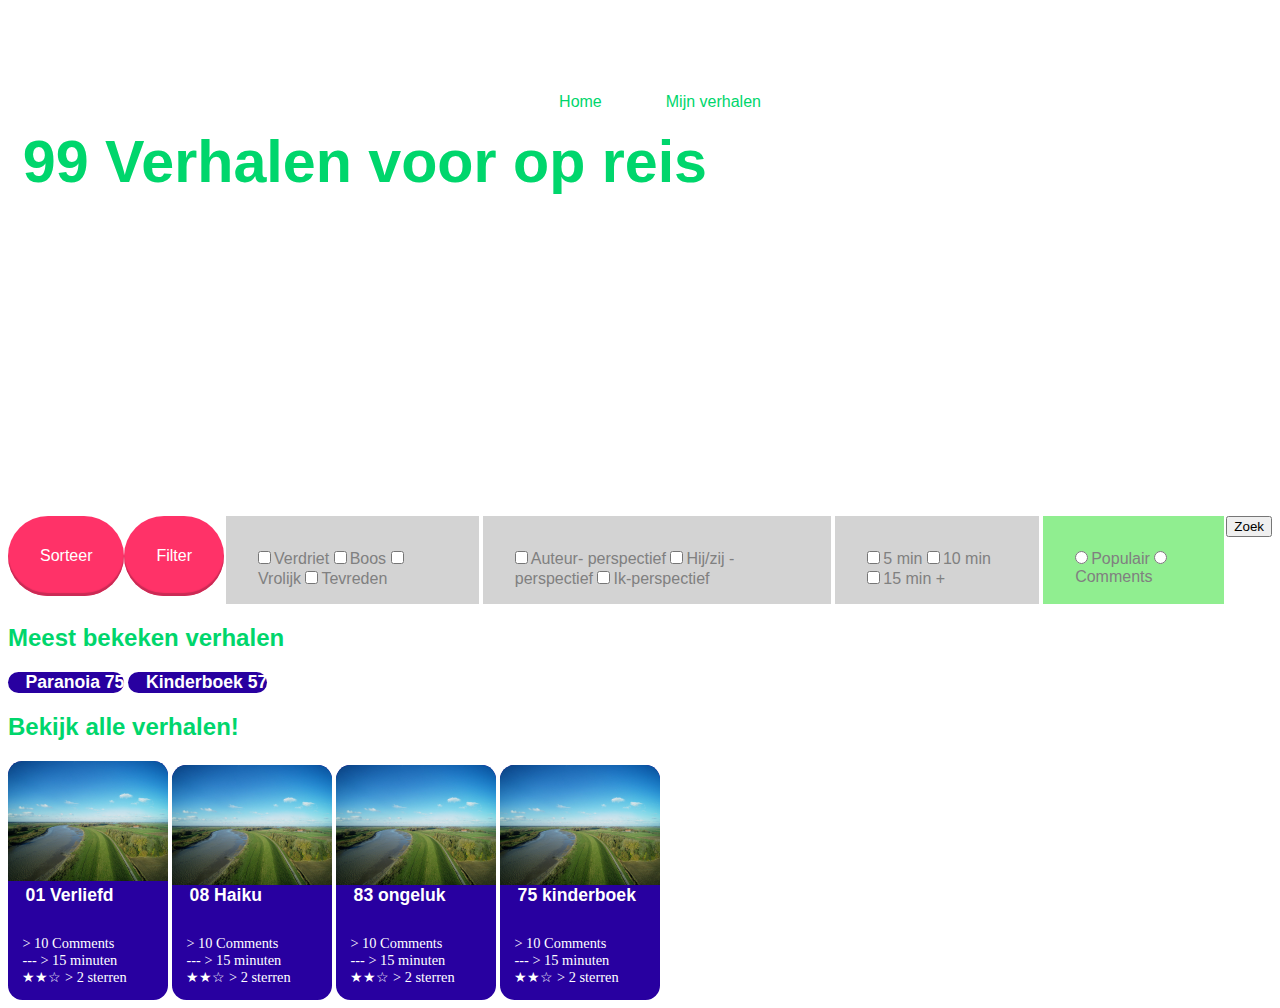
==== index.html @ be09bcff "CSS uitgebreid" ====
<!DOCTYPE html>
<html lang="en">

<head>
    <meta charset="UTF-8">
    <title>Home</title>
    <meta name="viewport" content="widtd=device-width, initial-scale=1.0">
    <link rel="stylesheet" href="styles/CSS/style.css"> </head>

<body>
    <header> <img src="styles/CSS/logo.png" alt=transavia>
        <nav>
            <ul>
                <li><a href="index.html">Home</a></li>
                <li><a href="mijnverhalen.html">Mijn verhalen</a></li>
            </ul>
        </nav>
        <div></div>
        <h1>99 Verhalen voor op reis</h1> </header>
    <form>
        <button id="Sorteer"> Sorteer</button>
        <button id="filter"> Filter</button>
        <fieldset>
            <legend>Emotie</legend>
            <label>
                <input type="checkbox">Verdriet </label>
            <label>
                <input type="checkbox">Boos </label>
            <label>
                <input type="checkbox">Vrolijk </label>
            <label>
                <input type="checkbox">Tevreden</label>
        </fieldset>
        <fieldset>
            <legend>Vertel perspectief</legend>
            <label>
                <input type="checkbox">Auteur- perspectief </label>
            <label>
                <input type="checkbox">Hij/zij - perspectief </label>
            <label>
                <input type="checkbox">Ik-perspectief </label>
        </fieldset>
        <fieldset>
            <legend>Leestijd</legend>
            <label>
                <input type="checkbox">5 min </label>
            <label>
                <input type="checkbox">10 min </label>
            <label>
                <input type="checkbox">15 min +</label>
        </fieldset>
        <fieldset>
            <legend>Waardering</legend>
            <label>
                <input type="radio" name="waardering">Populair </label>
            <label>
                <input type="radio" name="waardering">Comments </label>
        </fieldset>
        <div>
            <button>Zoek</button>
        </div>
    </form>
    <section>
        <h2> Meest bekeken verhalen</h2>
        <article>
            <h3> Paranoia 75</h3>
            <a href="paranoia.html"> </a>
        </article>
        <article>
            <h3> Kinderboek 57</h3>
            <a href="paranoia.html"> </a>
        </article>
    </section>
    <section>
        <h2>Bekijk alle verhalen!</h2>
        <article>
            <a href="verliefd.html"> <img src="styles/CSS/foto.jpg" alt="foto">
                <h3> 01 Verliefd</h3> </a>
            <footer>
                <ul>
                    <li> > 10 Comments </li>
                    <li> > 15 minuten </li>
                    <li> > 2 sterren </li>
                </ul>
            </footer>
        </article>
        <article> <img src="styles/CSS/foto.jpg" alt="foto">
            <a href="haiku.html">
                <h3>08 Haiku</h3> </a>
            <footer>
                <ul>
                    <li> > 10 Comments</li>
                    <li> > 15 minuten</li>
                    <li> > 2 sterren</li>
                </ul>
            </footer>
        </article>
        <article> <img src="styles/CSS/foto.jpg" alt="foto">
            <a href="ongeluk.html">
                <h3>83 ongeluk</h3> </a>
            <footer>
                <ul>
                    <li> > 10 Comments </li>
                    <li> > 15 minuten </li>
                    <li> > 2 sterren </li>
                </ul>
            </footer>
        </article>
        <article><img src="styles/CSS/foto.jpg" alt="foto">
            <a href="kinderboek.html">
                <h3>75 kinderboek</h3> </a>
            <footer>
                <ul>
                    <li> > 10 Comments </li>
                    <li> > 15 minuten </li>
                    <li> > 2 sterren </li>
                </ul>
            </footer>
        </article>
    </section>
</body>

</html>
---- styles/CSS/style.css ----
/*@media(max-width:24em) {*/


/*div:nth-child(1) {
    border-radius: 1.5em;
    background-color: white;
    width: 9em;
    height: 9em;
    margin-left: auto;
    margin-right: auto;
    margin-top: 25em;
    transform: rotate(45deg);
}*/

header > div {
    position: absolute;
    background-color: white;
    margin: 0;
    top: 0;
    bottom: 0;
    left: 0;
    right: 0;
    height: 4em;
}

header img {
    margin: 1em 1em 0 1em;
    width: 10.8em;
}

nav ul {
    display: flex;
    flex-wrap: wrap;
    justify-content: center;
    margin-top: 2em;
    list-style: none;
    color: #00d66c;
}

nav a {
    font-family: "Nexa Bold", sans-serif;
    color: #00d66c;
}

h1 {
    margin: 0.25em 0 0 0.25em;
    font-family: "Trebuchet MS", sans-serif;
    font-size: 3.7em;
    color: #00d66c;
}

div:nth-child(2) {
    box-shadow: 0 .3125em .625em 0 rgba(0, 0, 0, .15);
}

nav li:last-of-type {
    margin-left: 4em;
}

form > button:hover {
    background-color: lightcoral;
}

form > button {
    font-family: "Trebuchet MS", sans-serif;
    font-size: 1rem;
    color: white;
    background-color: #ff3268;
    padding: 0.5em 2em 0.5em 2em;
    box-shadow: inset 0 -0.1875em 0.0625em #ca2b55;
    border-radius: 3rem;
    border: none;
    margin-bottom: 0.5em;
}

form {
    display: flex;
    flex-direction: row;
    margin-top: 20em;
}

fieldset:nth-child(3),
fieldset:nth-child(4),
fieldset:nth-child(5) {
    padding: 2rem 2rem 1rem 2rem;
    background-color: lightgrey;
    border: none;
    align-items: center;
}

fieldset:nth-child(6) {
    padding: 2rem 2rem 1rem 2rem;
    background-color: lightgreen;
    border: none;
}

legend {
    position: absolute;
    left: -666em;
    color: #2800a0;
    font-family: "Nexa Bold", sans-serif;
}

input {
    font-size: auto;
    margin-left: 0;
}

label {
    line-height: 0;
    font-size: 1em;
    font-family: "Trebuchet MS", sans-serif;
    color: grey;
}

h2 {
    font-family: "Trebuchet MS", sans-serif;
    color: #00d66c
}

h3 {
    display: flex;
    justify-content: flex-start;
    color: white;
    font-size: 1.4em;
    font-family: "Trebuchet MS", sans-serif;
    text-decoration: none;
    margin: 0;
}

article > img {
    display: flex;
    width: 30%;
    height: 30%;
}

a[href*="html"] {
    text-decoration: none;
}

article {
    display: inline-block;
}

article footer ul {
    margin-top: 2em;
    color: white;
    font-size: 0.9em;
    flex: 1 0 9em;
    flex-direction: column;
    list-style: none;
    padding-left: 1em;
}

article h3 {
    font-size: 1.1em;
    padding-left: 1em;
}

article footer ul li:last-of-type:before {
    content: "★★☆";
}

footer ul li:nth-of-type(2n):before {
    content: "---";
}

section > div {
    display: flex;
    flex-direction: row;
    border-radius: 0.5em;
    flex-wrap: wrap;
    justify-content: space-around;
    padding: 0em 15em 0.9em 1.7em;
    background-color: #00d66c;
}

article:nth-child(2),
article:nth-child(3),
article:nth-child(4),
article:nth-child(5) {
    border-radius: 0.9em;
    background: #2800a0;
}

article img {
    width: 10em;
    border-top-right-radius: 0.9em;
    border-top-left-radius: 0.9em;
}

button:last-of-type:hover {
    background-color: lightcoral;
}

section button {
    display: flex;
    font-family: "Trebuchet MS", sans-serif;
    font-size: 1rem;
    color: white;
    background-color: #ff3268;
    padding: 0.5em 2em 0.5em 2em;
    box-shadow: inset 0 -0.1875em 0.0625em #ca2b55;
    border-radius: 3rem;
    border: none;
    margin: 3em;
}


/*article > button:nth-child(1n) {
    display: flex;
    border-radius: 30em;
    margin-top: em;
    margin-right: 1em;
    padding: 1em;
    height: 3em;
    width: 5rem;
    overflow: hidden;
    background-image: url(pijl.png);
    background-size: 1.3em;
    background-repeat: no-repeat;
    background-color: #00d66c;
    transition: .3s;
    text-indent: -9999px;
}

article > button:nth-child(2) {
    display: flex;
    height: 4rem;
    width: 5.6rem;
    overflow: hidden;
    background-image: url(uit.png);
    background-size: 10em;
    background-repeat: no-repeat;
    transition: .3s;
    text-indent: -9999px;
}

button:nth-child(3n) {
    margin-left: 7em;
    margin-top: 0.8em;
    font-family: "Trebuchet MS", sans-serif;
    padding: 0.5em 2em 0.5em 2em;
    font-size: 1rem;
    color: white;
    background-color: #2800a0;
    box-shadow: inset 0 -0.1875em 0.0625em #5452af;
    border-radius: 3rem;
    display: inline-block;
    border: none;
}*/
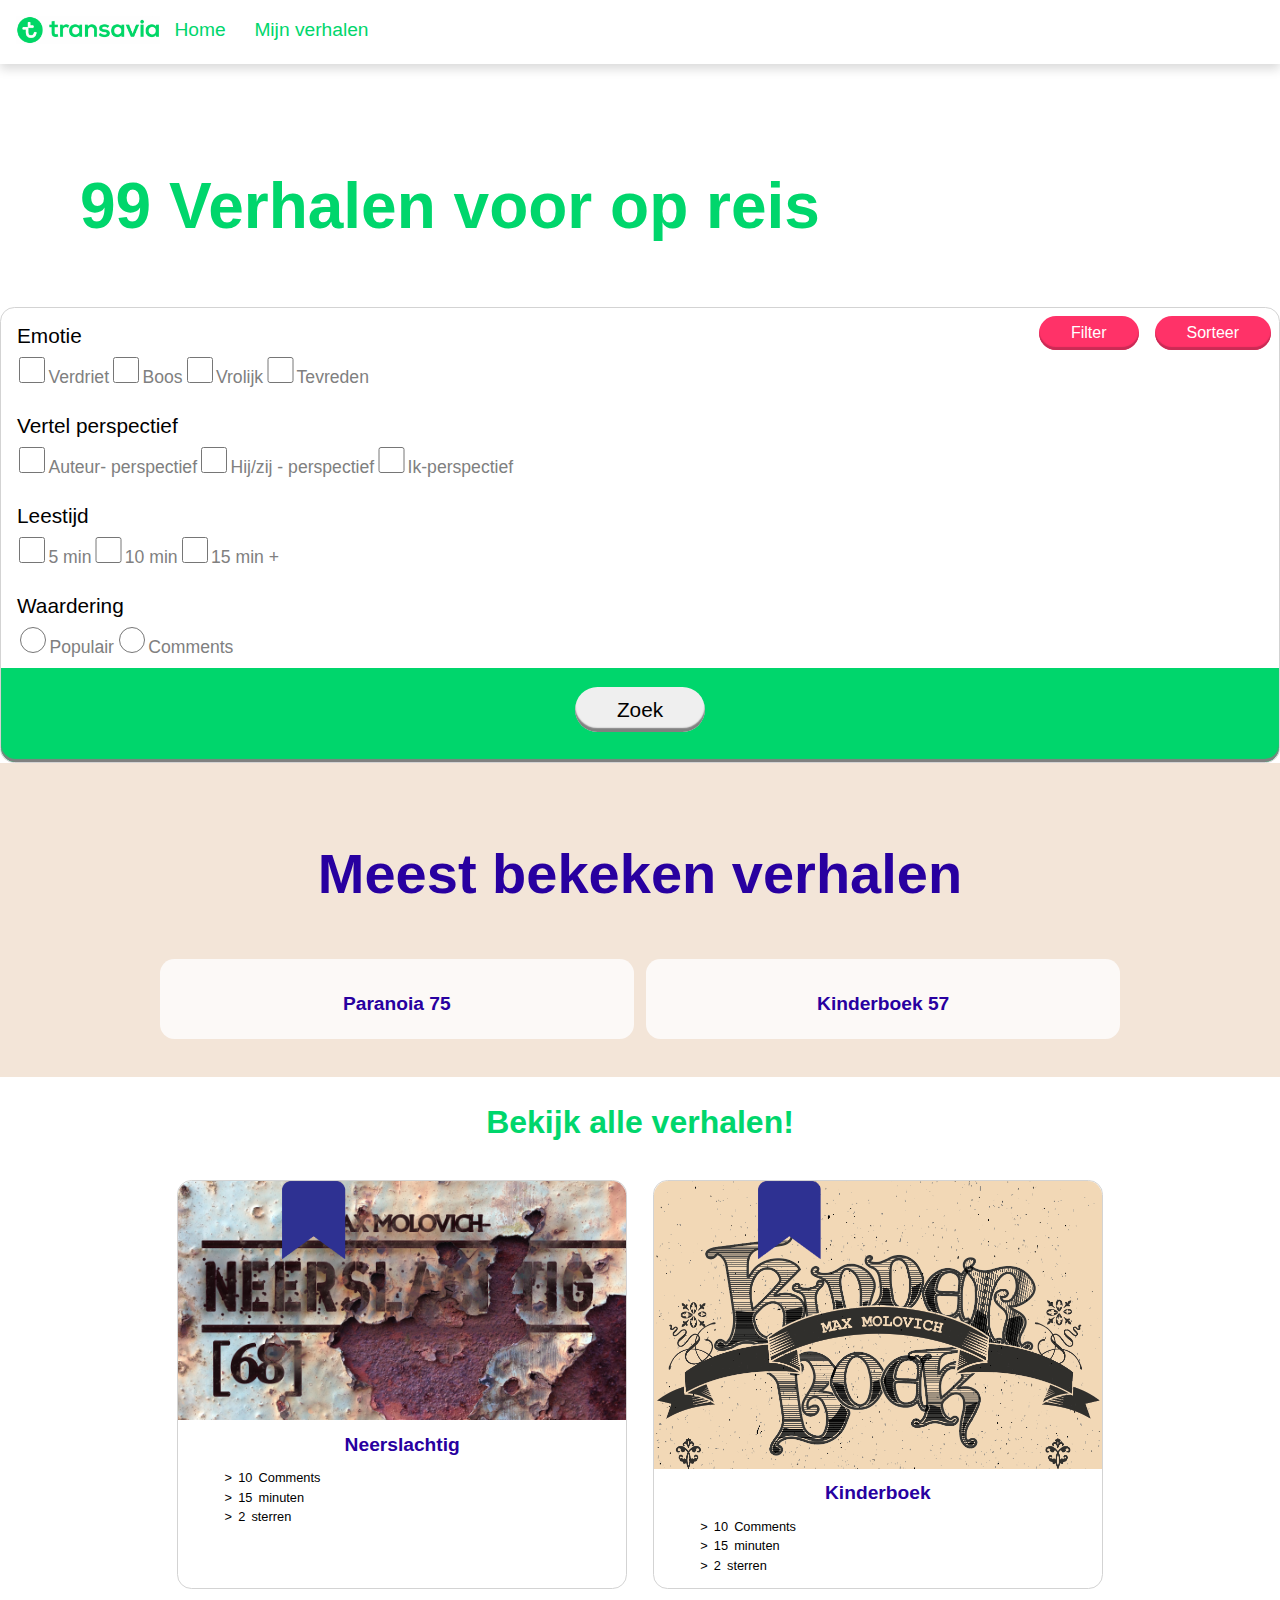
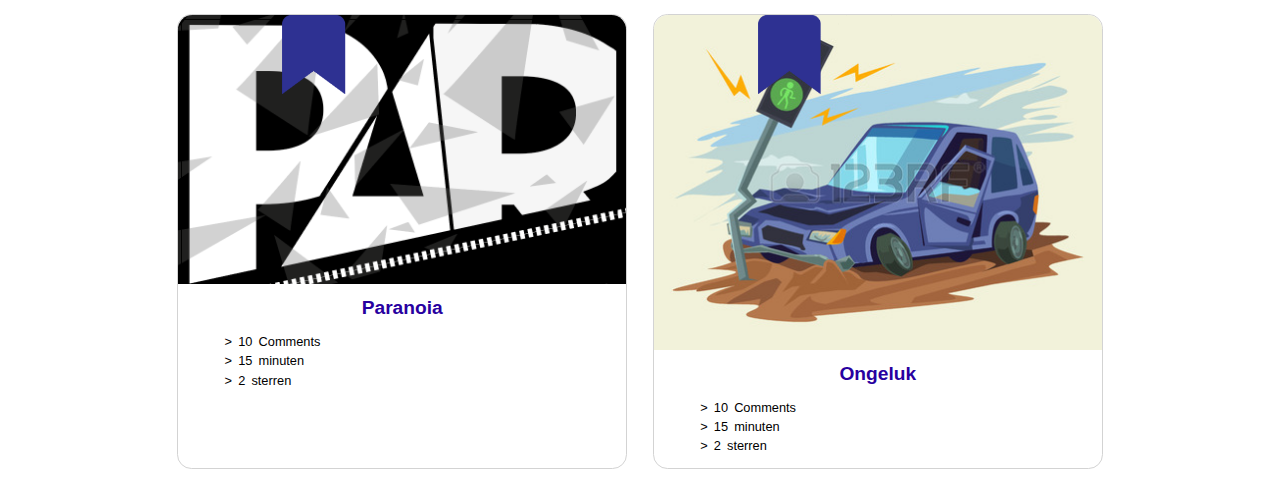
==== commit 4bbe69f5: "Comments toegevoegd" ====
--- a/index.html
+++ b/index.html
@@ -74,8 +74,11 @@
     <section>
         <h2>Bekijk alle verhalen!</h2>
         <article>
-            <a href="verliefd.html"> <img src="styles/CSS/foto.jpg" alt="foto">
-                <h3> 01 Verliefd</h3> </a>
+            <div> <img src="styles/CSS/aan.png" alt="mijnlijst">
+                <a href="#"></a>
+            </div>
+            <a href="neerslachtig.html"> <img src="styles/CSS/neerslachtig.jpg" alt="neerslachtig">
+                <h3> Neerslachtig</h3> </a>
             <footer>
                 <ul>
                     <li> > 10 Comments </li>
@@ -84,9 +87,40 @@
                 </ul>
             </footer>
         </article>
-        <article> <img src="styles/CSS/foto.jpg" alt="foto">
-            <a href="haiku.html">
-                <h3>08 Haiku</h3> </a>
+        <article>
+            <div> <img src="styles/CSS/aan.png" alt="mijnlijst">
+                <a href="#"></a>
+            </div> <img src="styles/CSS/kinderboek.png" alt="foto">
+            <a href="kinderboek.html">
+                <h3>Kinderboek</h3> </a>
+            <footer>
+                <ul>
+                    <li> > 10 Comments </li>
+                    <li> > 15 minuten </li>
+                    <li> > 2 sterren </li>
+                </ul>
+            </footer>
+        </article>
+        <article>
+            <div> <img src="styles/CSS/aan.png" alt="mijnlijst">
+                <a href="#"></a>
+            </div><img src="styles/CSS/paranoia.png" alt="foto">
+            <a href="parania.html">
+                <h3>Paranoia</h3> </a>
+            <footer>
+                <ul>
+                    <li> > 10 Comments </li>
+                    <li> > 15 minuten </li>
+                    <li> > 2 sterren </li>
+                </ul>
+            </footer>
+        </article>
+        <article>
+            <div> <img src="styles/CSS/aan.png" alt="mijnlijst">
+                <a href="#"></a>
+            </div><img src="styles/CSS/ongeluk.jpg" alt="ongeluk">
+            <a href="ongeluk.html">
+                <h3>Ongeluk</h3> </a>
             <footer>
                 <ul>
                     <li> > 10 Comments</li>
@@ -95,28 +129,6 @@
                 </ul>
             </footer>
         </article>
-        <article> <img src="styles/CSS/foto.jpg" alt="foto">
-            <a href="ongeluk.html">
-                <h3>83 ongeluk</h3> </a>
-            <footer>
-                <ul>
-                    <li> > 10 Comments </li>
-                    <li> > 15 minuten </li>
-                    <li> > 2 sterren </li>
-                </ul>
-            </footer>
-        </article>
-        <article><img src="styles/CSS/foto.jpg" alt="foto">
-            <a href="kinderboek.html">
-                <h3>75 kinderboek</h3> </a>
-            <footer>
-                <ul>
-                    <li> > 10 Comments </li>
-                    <li> > 15 minuten </li>
-                    <li> > 2 sterren </li>
-                </ul>
-            </footer>
-        </article>
     </section>
 </body>
 
--- a/styles/CSS/style.css
+++ b/styles/CSS/style.css
@@ -1,19 +1,17 @@
-/*@media(max-width:24em) {*/
-
-
-/*div:nth-child(1) {
-    border-radius: 1.5em;
-    background-color: white;
-    width: 9em;
-    height: 9em;
-    margin-left: auto;
-    margin-right: auto;
-    margin-top: 25em;
-    transform: rotate(45deg);
-}*/
+/*@media(max-width:50em) {*/
+
+body {
+    margin: 0;
+    padding: 0;
+    font-family: "Trebuchet MS", sans-serif;
+}
+
+
+/* Balk navigatie menu*/
 
 header > div {
     position: absolute;
+    z-index: -1;
     background-color: white;
     margin: 0;
     top: 0;
@@ -21,18 +19,31 @@
     left: 0;
     right: 0;
     height: 4em;
-}
+    box-shadow: 0 .3125em .625em 0 rgba(0, 0, 0, .15);
+}
+
+
+/* Header logo transavia */
 
 header img {
-    margin: 1em 1em 0 1em;
-    width: 10.8em;
-}
+    position: absolute;
+    top: 0;
+    left: 0;
+    margin-top: 1em;
+    margin-left: 1em;
+    float: left;
+    width: 9em;
+}
+
+
+/* navigatie menu */
 
 nav ul {
-    display: flex;
-    flex-wrap: wrap;
-    justify-content: center;
-    margin-top: 2em;
+    margin-top: 1em;
+    margin-left: 7em;
+    font-size: 1.2em;
+    display: flex;
+    justify-content: flex-start;
     list-style: none;
     color: #00d66c;
 }
@@ -42,210 +53,197 @@
     color: #00d66c;
 }
 
+nav li:last-of-type {
+    margin-left: 1.5em;
+}
+
+
+/* titel home pagina */
+
 h1 {
-    margin: 0.25em 0 0 0.25em;
-    font-family: "Trebuchet MS", sans-serif;
-    font-size: 3.7em;
-    color: #00d66c;
-}
-
-div:nth-child(2) {
-    box-shadow: 0 .3125em .625em 0 rgba(0, 0, 0, .15);
-}
-
-nav li:last-of-type {
-    margin-left: 4em;
-}
+    padding: 1em;
+    margin: 1em 0 0 0.25em;
+    font-family: "Nexa Bold", sans-serif;
+    font-size: 4em;
+    color: #00d66c;
+}
+
+
+/* formulier, filteren en sorten */
 
 form > button:hover {
     background-color: lightcoral;
 }
 
 form > button {
-    font-family: "Trebuchet MS", sans-serif;
-    font-size: 1rem;
+    float: right;
+    font-family: "Trebuchet MS", sans-serif;
+    font-size: 1em;
     color: white;
     background-color: #ff3268;
+    border-radius: 3em;
+    border: none;
+    box-shadow: inset 0 -0.1875em 0.0625em #ca2b55;
     padding: 0.5em 2em 0.5em 2em;
-    box-shadow: inset 0 -0.1875em 0.0625em #ca2b55;
-    border-radius: 3rem;
+    margin: 0.5em 0.5em 0.5em 0.5em;
+}
+
+form {
+    border-radius: 0.9em;
+    border: 0.05em solid lightgrey;
+}
+
+form >div {
+    display: flex;
+    justify-content: center;
+    border-radius: 0 0 0.9em 0.9em;
+    background: #00d66c;
+    padding: 1.2em;
+    box-shadow: inset 0 -0.1875em 0.0625em grey;
+}
+
+div > button {
+    display: flex;
+    justify-content: center;
+    font-family: "Trebuchet MS", sans-serif;
+    font-size: 1.3em;
+    padding: 0.5em 2em 0.5em 2em;
+    box-shadow: inset 0 -0.1875em 0.0625em grey;
+    border-radius: 3em;
     border: none;
     margin-bottom: 0.5em;
 }
 
-form {
-    display: flex;
-    flex-direction: row;
-    margin-top: 20em;
-}
-
-fieldset:nth-child(3),
-fieldset:nth-child(4),
-fieldset:nth-child(5) {
-    padding: 2rem 2rem 1rem 2rem;
-    background-color: lightgrey;
-    border: none;
-    align-items: center;
-}
-
-fieldset:nth-child(6) {
-    padding: 2rem 2rem 1rem 2rem;
-    background-color: lightgreen;
+fieldset {
+    margin-top: 1em;
+    display: flex;
     border: none;
 }
 
 legend {
-    position: absolute;
-    left: -666em;
-    color: #2800a0;
-    font-family: "Nexa Bold", sans-serif;
+    font-family: "Nexa Bold", sans-serif;
+    color: black;
+    font-size: 1.3em;
+}
+
+label {
+    font-size: 1.1em;
+    font-family: "Trebuchet MS", sans-serif;
+    color: grey;
 }
 
 input {
-    font-size: auto;
-    margin-left: 0;
-}
-
-label {
-    line-height: 0;
-    font-size: 1em;
-    font-family: "Trebuchet MS", sans-serif;
-    color: grey;
-}
+    width: 0.3em;
+    height: 0.3em;
+    font-size: 5em;
+}
+
+
+/* tussenkoppen */
 
 h2 {
-    font-family: "Trebuchet MS", sans-serif;
-    color: #00d66c
+    display: flex;
+    justify-content: center;
+    width: 100%;
+    font-family: "Nexa Bold", sans-serif;
+    font-size: 2em;
+    color: #00d66c;
 }
 
 h3 {
-    display: flex;
-    justify-content: flex-start;
     color: white;
     font-size: 1.4em;
-    font-family: "Trebuchet MS", sans-serif;
+    font-family: "Nexa Bold", sans-serif;
     text-decoration: none;
     margin: 0;
 }
 
-article > img {
-    display: flex;
-    width: 30%;
-    height: 30%;
-}
-
 a[href*="html"] {
+    font-family: "Nexa Bold", sans-serif;
     text-decoration: none;
 }
 
-article {
-    display: inline-block;
-}
-
 article footer ul {
-    margin-top: 2em;
-    color: white;
-    font-size: 0.9em;
-    flex: 1 0 9em;
-    flex-direction: column;
+    margin-left: 0.5em;
+    font-family: "Nexa Bold", sans-serif;
+    font-size: 0.8em;
     list-style: none;
-    padding-left: 1em;
+    line-height: 1.5em;
+    word-spacing: 0.2em;
 }
 
 article h3 {
-    font-size: 1.1em;
-    padding-left: 1em;
-}
-
-article footer ul li:last-of-type:before {
-    content: "★★☆";
-}
-
-footer ul li:nth-of-type(2n):before {
-    content: "---";
-}
-
-section > div {
-    display: flex;
-    flex-direction: row;
-    border-radius: 0.5em;
-    flex-wrap: wrap;
-    justify-content: space-around;
-    padding: 0em 15em 0.9em 1.7em;
-    background-color: #00d66c;
-}
+    margin-top: 0.5em;
+    display: flex;
+    justify-content: center;
+    color: #2800a0;
+    font-size: 1.2em;
+}
+
+
+/* H2 Meest bekeken verhalen */
+
+section:first-of-type > h2 {
+    font-size: 3.5em;
+    color: #2800A0;
+}
+
+
+/* Twee meest bekeken verhalen */
+
+section:first-of-type > article {
+    border: none;
+    background-color: #fcf9f7;
+    margin: 0.4em;
+    padding: 1.5em;
+}
+
+
+/* achtergrond kleur meest bekeken verhalen */
+
+section:first-of-type {
+    background-color: #f3e5d8;
+    padding: 2em;
+}
+
+
+/* Afbeeldingen bij de verhalen */
+
+article img {
+    width: 100%;
+    height: auto;
+    border-top-right-radius: 0.9em;
+    border-top-left-radius: 0.9em;
+}
+
+
+/* 4 kolommen verhalen */
 
 article:nth-child(2),
 article:nth-child(3),
 article:nth-child(4),
 article:nth-child(5) {
     border-radius: 0.9em;
-    background: #2800a0;
-}
-
-article img {
-    width: 10em;
-    border-top-right-radius: 0.9em;
-    border-top-left-radius: 0.9em;
-}
-
-button:last-of-type:hover {
-    background-color: lightcoral;
-}
-
-section button {
-    display: flex;
-    font-family: "Trebuchet MS", sans-serif;
-    font-size: 1rem;
-    color: white;
-    background-color: #ff3268;
-    padding: 0.5em 2em 0.5em 2em;
-    box-shadow: inset 0 -0.1875em 0.0625em #ca2b55;
-    border-radius: 3rem;
-    border: none;
-    margin: 3em;
-}
-
-
-/*article > button:nth-child(1n) {
-    display: flex;
-    border-radius: 30em;
-    margin-top: em;
-    margin-right: 1em;
-    padding: 1em;
-    height: 3em;
-    width: 5rem;
-    overflow: hidden;
-    background-image: url(pijl.png);
-    background-size: 1.3em;
-    background-repeat: no-repeat;
-    background-color: #00d66c;
-    transition: .3s;
-    text-indent: -9999px;
-}
-
-article > button:nth-child(2) {
-    display: flex;
-    height: 4rem;
-    width: 5.6rem;
-    overflow: hidden;
-    background-image: url(uit.png);
-    background-size: 10em;
-    background-repeat: no-repeat;
-    transition: .3s;
-    text-indent: -9999px;
-}
-
-button:nth-child(3n) {
-    margin-left: 7em;
-    margin-top: 0.8em;
-    font-family: "Trebuchet MS", sans-serif;
-    padding: 0.5em 2em 0.5em 2em;
-    font-size: 1rem;
-    color: white;
-    background-color: #2800a0;
-    box-shadow: inset 0 -0.1875em 0.0625em #5452af;
-    border-radius: 3rem;
-    display: inline-block;
-    border: none;
-}*/+    border: 0.05em solid lightgrey;
+    border-bottom-width: thin;
+    width: 35%;
+    margin: 0.8em;
+    width: calc(35%-2em);
+    position: relative;
+}
+
+section {
+    display: flex;
+    flex-wrap: wrap;
+    justify-content: center;
+}
+
+
+/* Mijn lijst icoontjee */
+
+div img {
+    border-radius: 0;
+    margin-left: 6.5em;
+    width: 30%;
+    position: absolute;
+}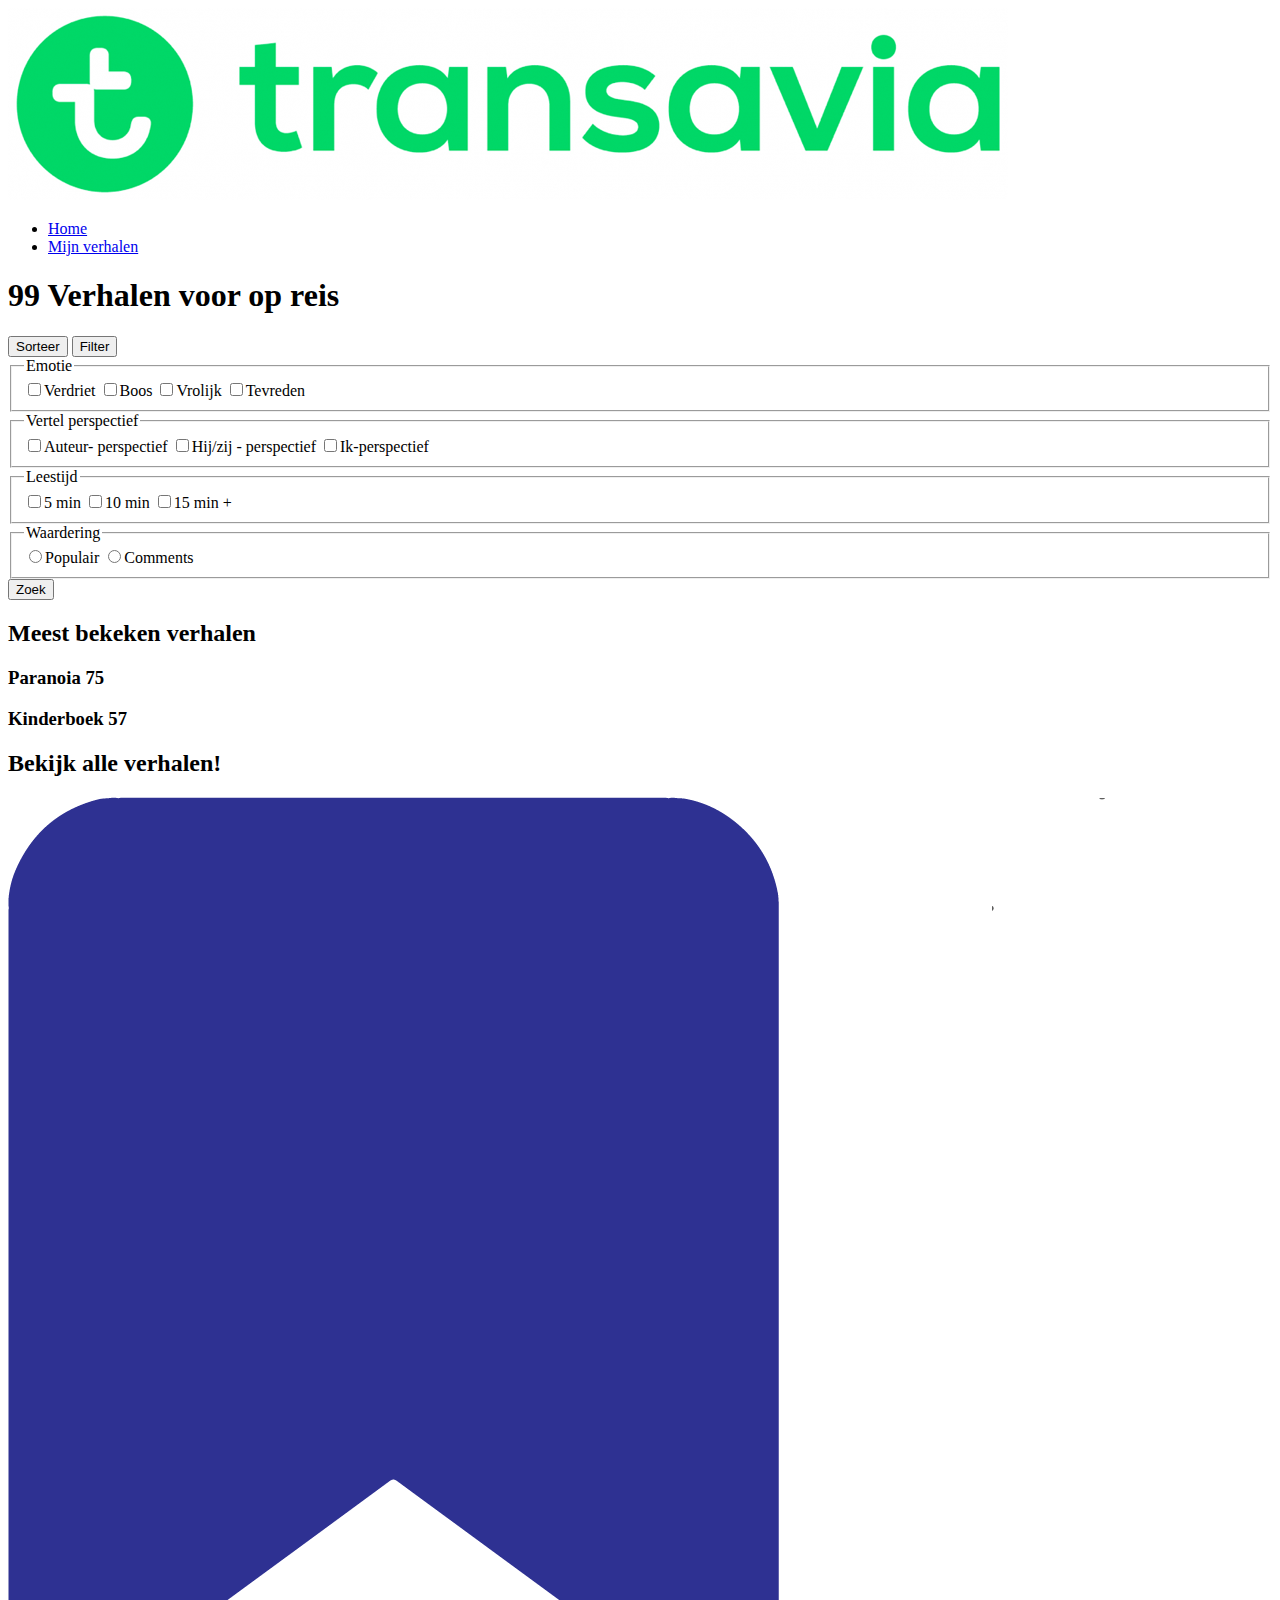
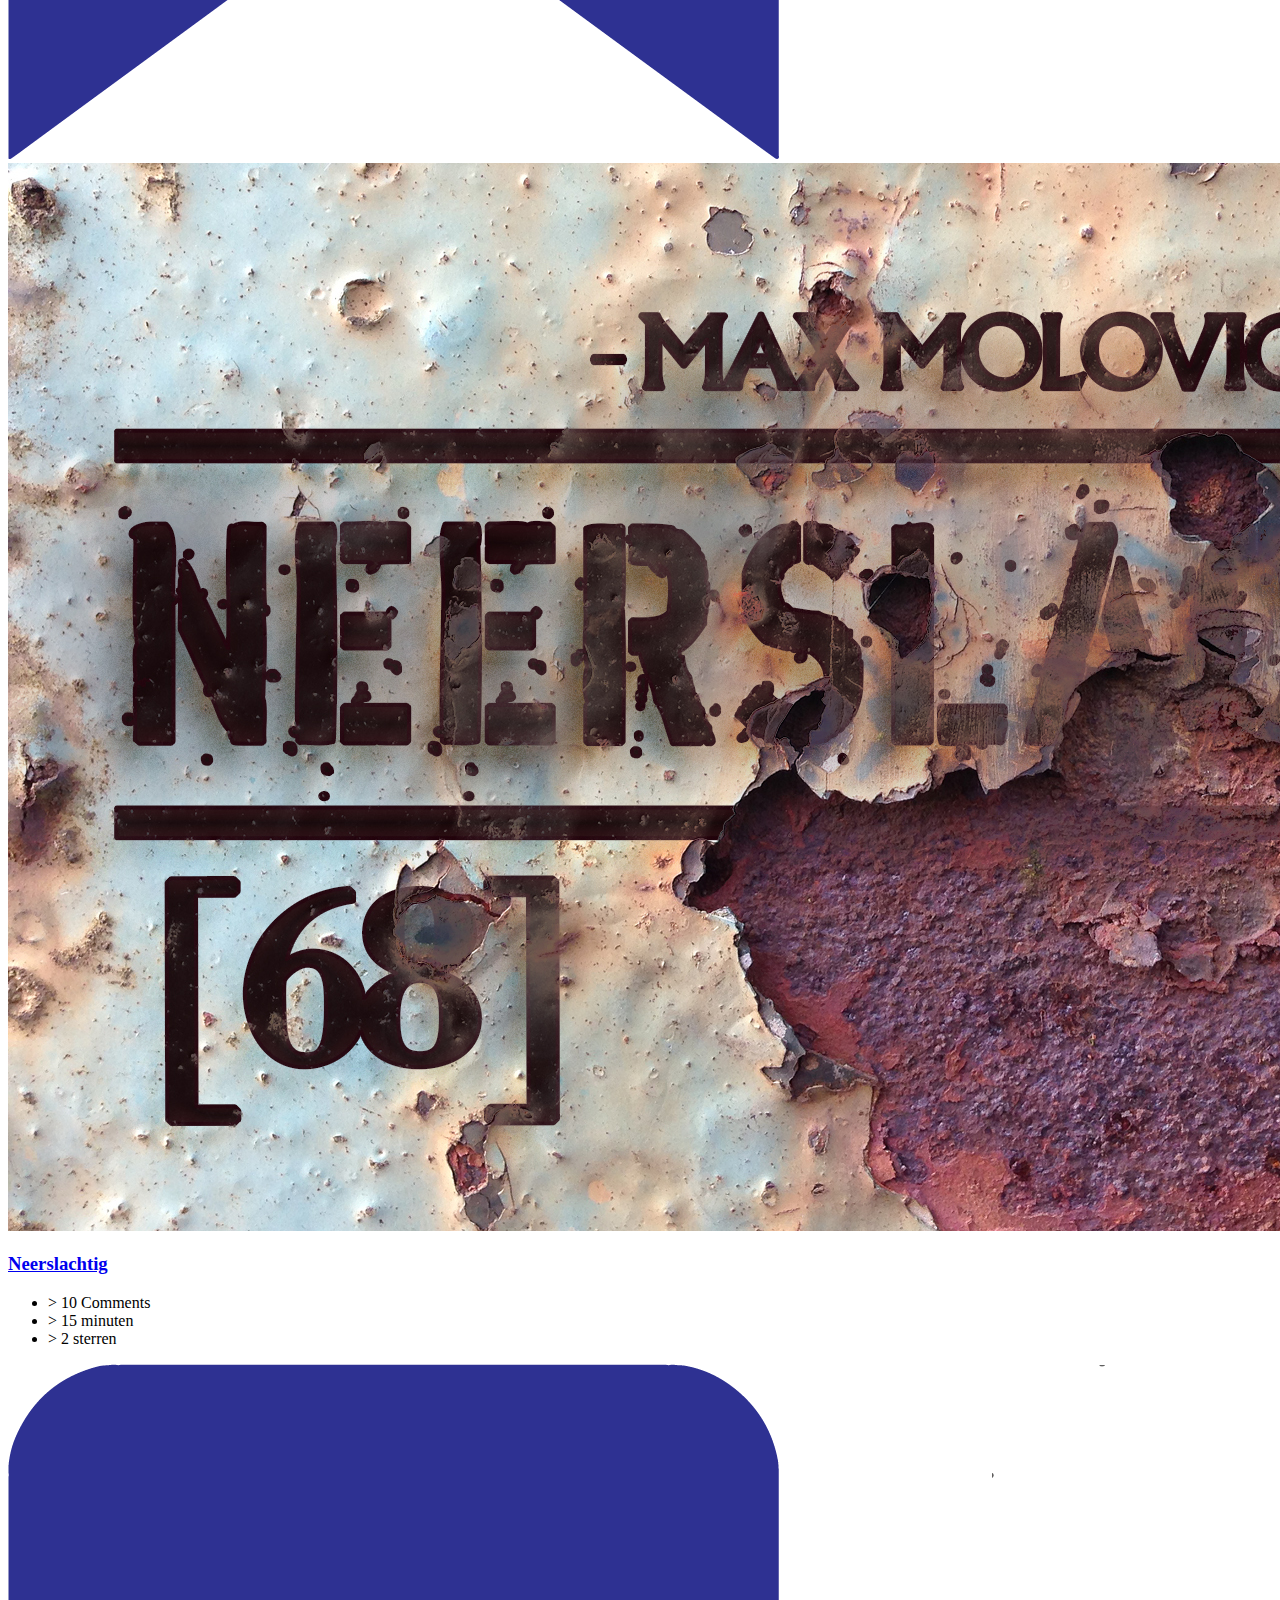
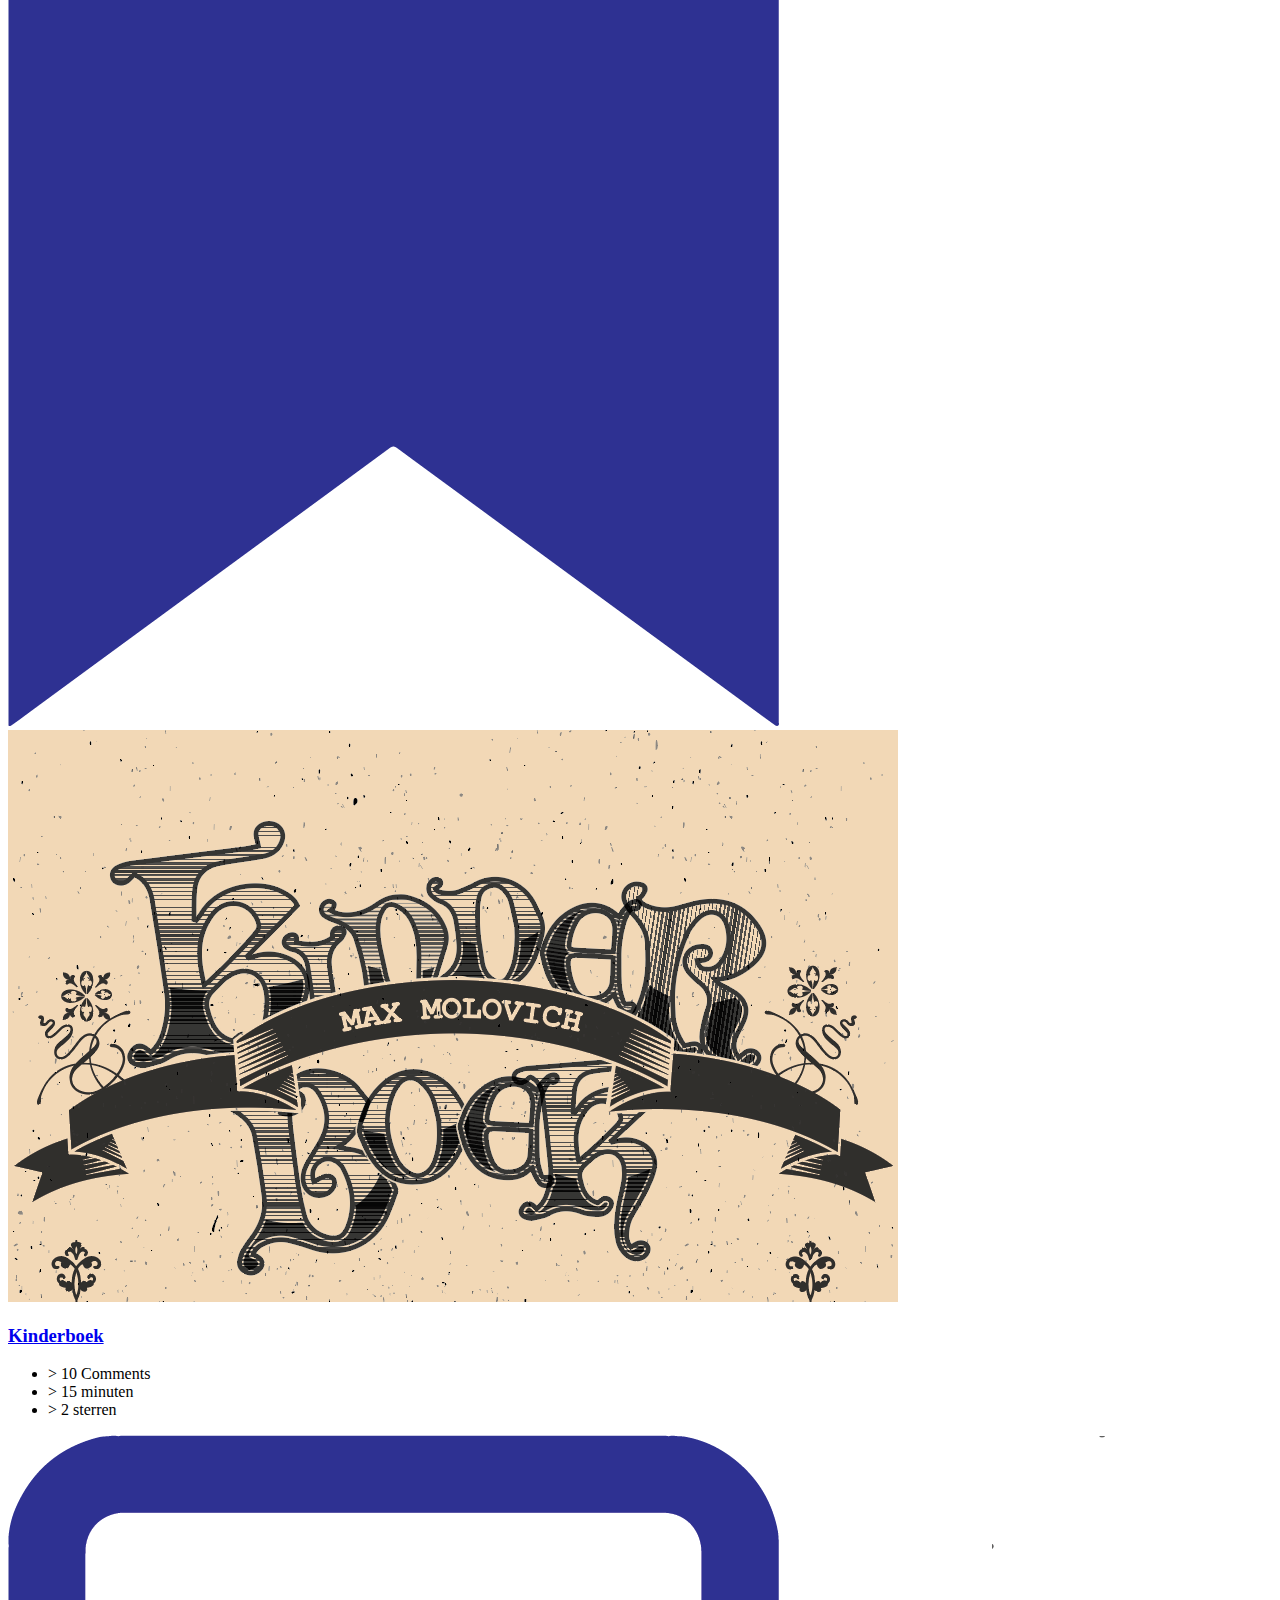
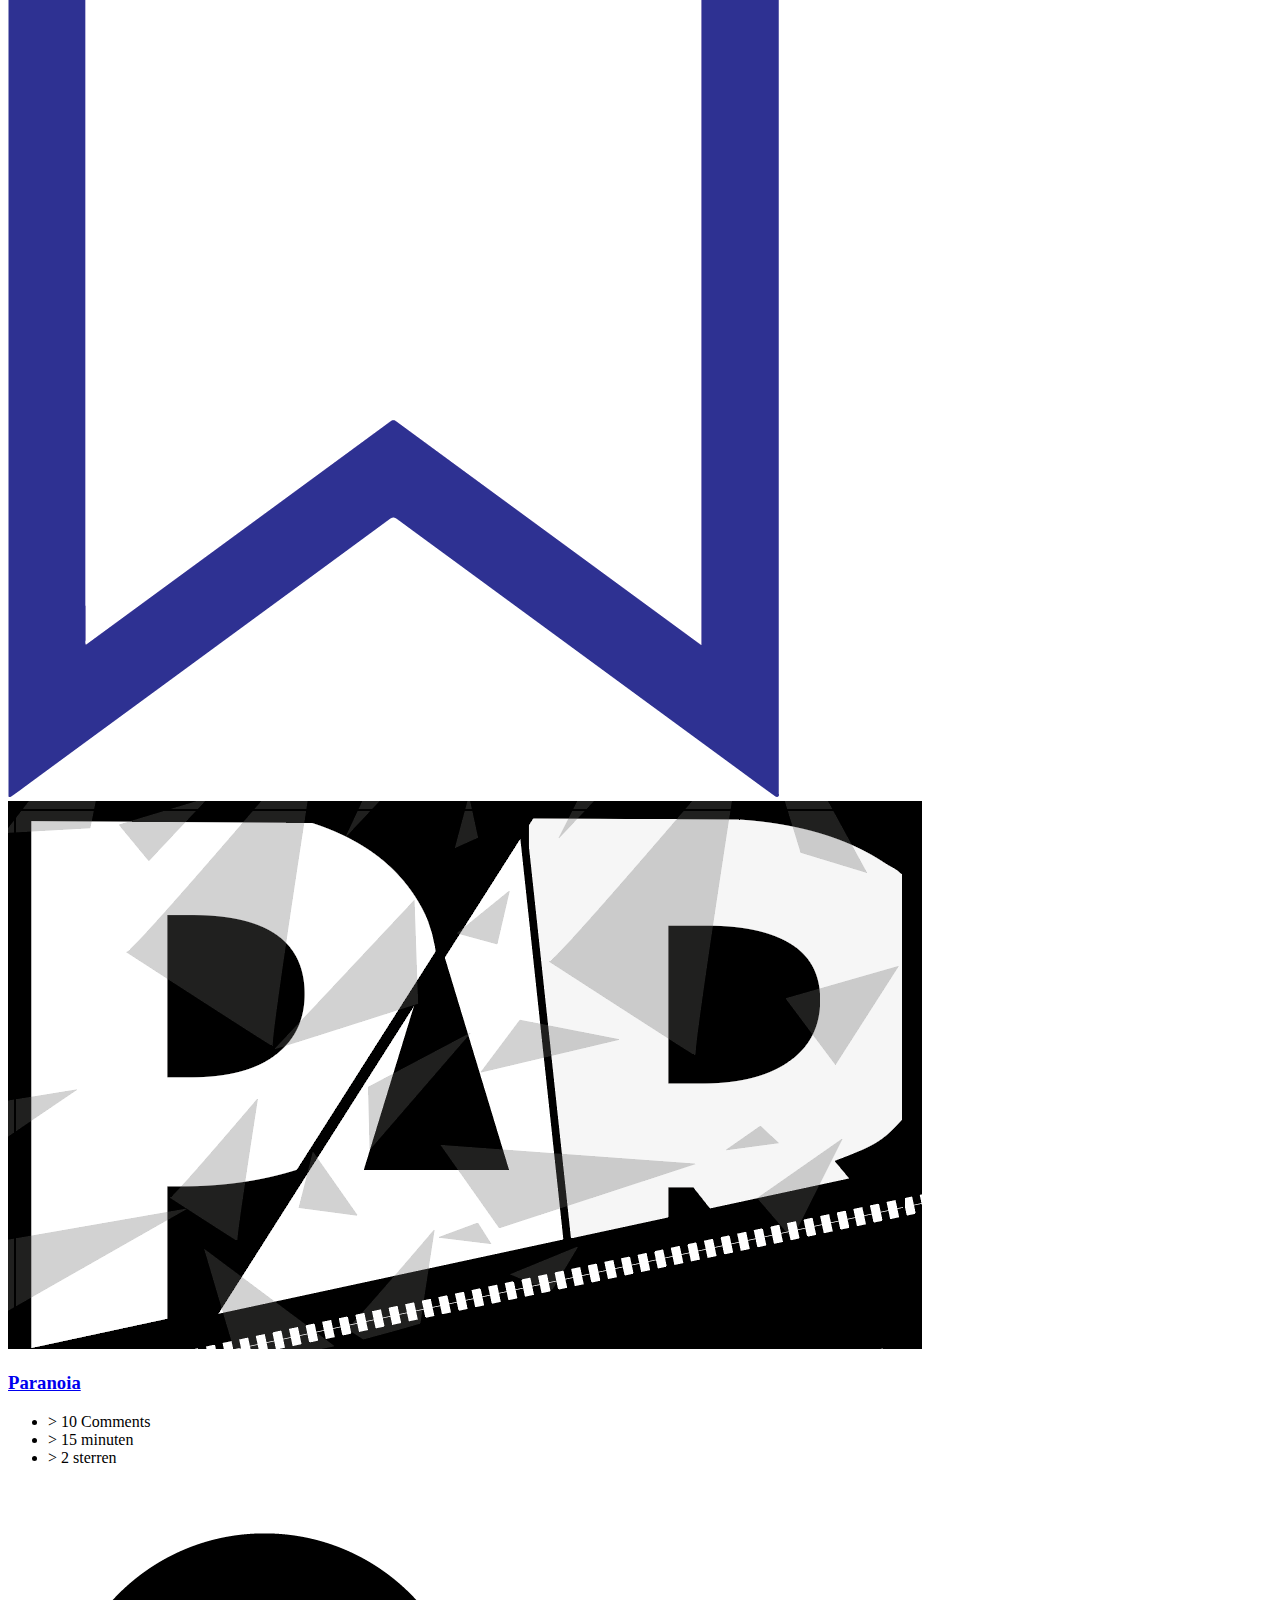
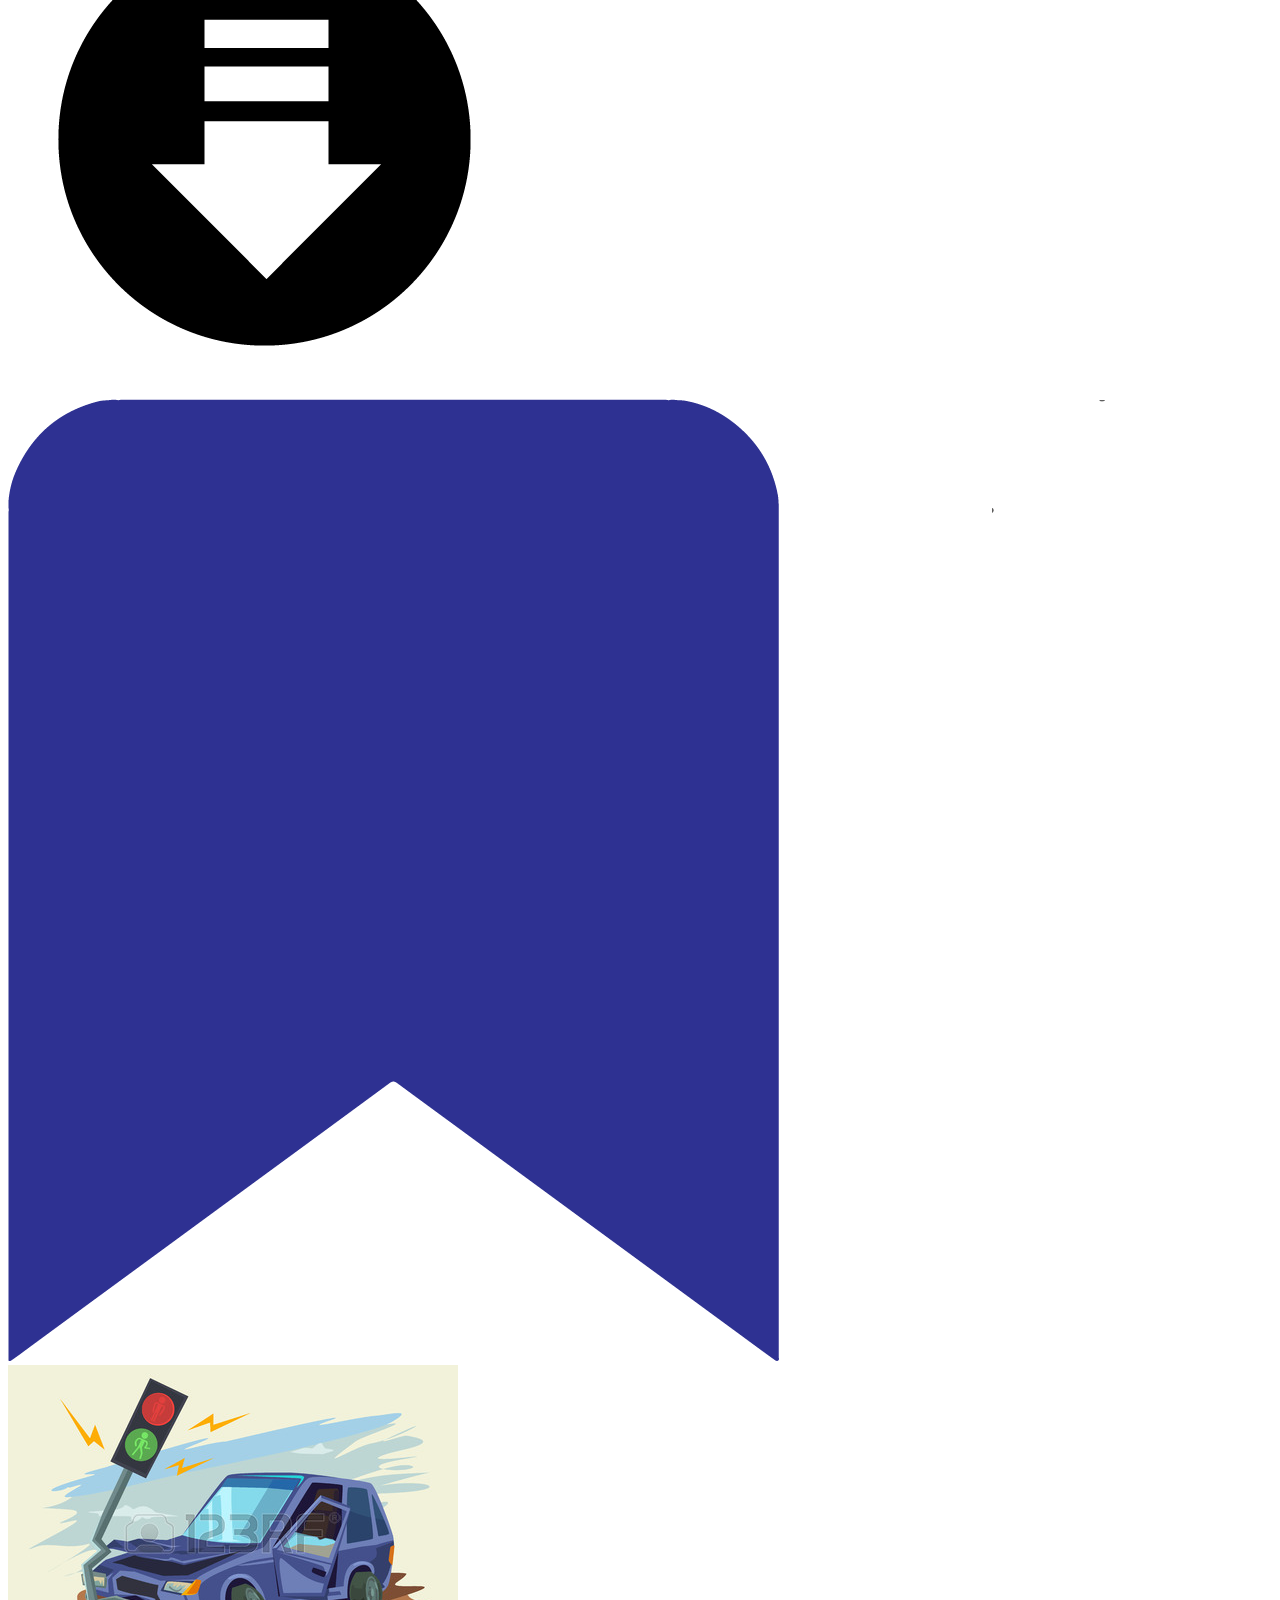
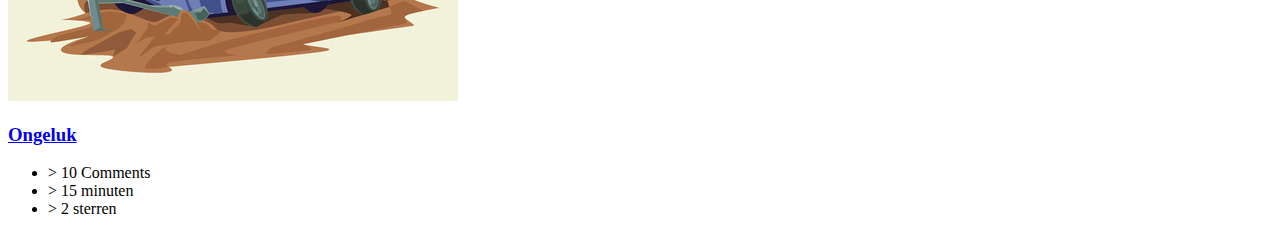
==== commit d5ee6183: "verhalen pagina toegevoegd + responsive design" ====
--- a/index.html
+++ b/index.html
@@ -102,10 +102,10 @@
             </footer>
         </article>
         <article>
-            <div> <img src="styles/CSS/aan.png" alt="mijnlijst">
-                <a href="#"></a>
+            <div> <img src="styles/CSS/uit.png" alt="mijnlijst">
+                <a href=""></a>
             </div><img src="styles/CSS/paranoia.png" alt="foto">
-            <a href="parania.html">
+            <a href="paranoia.html">
                 <h3>Paranoia</h3> </a>
             <footer>
                 <ul>
@@ -114,12 +114,15 @@
                     <li> > 2 sterren </li>
                 </ul>
             </footer>
+            <div> <img src="styles/CSS/download.png" alt="mijnlijst">
+                <a href=""></a>
+            </div>
         </article>
         <article>
             <div> <img src="styles/CSS/aan.png" alt="mijnlijst">
                 <a href="#"></a>
             </div><img src="styles/CSS/ongeluk.jpg" alt="ongeluk">
-            <a href="ongeluk.html">
+            <a href="paranoia.html">
                 <h3>Ongeluk</h3> </a>
             <footer>
                 <ul>
--- a/styles/CSS/style.css
+++ b/styles/CSS/style.css
@@ -1,249 +1,197 @@
-/*@media(max-width:50em) {*/
-
-body {
-    margin: 0;
-    padding: 0;
-    font-family: "Trebuchet MS", sans-serif;
-}
-
-
-/* Balk navigatie menu*/
-
-header > div {
-    position: absolute;
-    z-index: -1;
-    background-color: white;
-    margin: 0;
-    top: 0;
-    bottom: 0;
-    left: 0;
-    right: 0;
-    height: 4em;
-    box-shadow: 0 .3125em .625em 0 rgba(0, 0, 0, .15);
-}
-
-
-/* Header logo transavia */
-
-header img {
-    position: absolute;
-    top: 0;
-    left: 0;
-    margin-top: 1em;
-    margin-left: 1em;
-    float: left;
-    width: 9em;
-}
-
-
-/* navigatie menu */
-
-nav ul {
-    margin-top: 1em;
-    margin-left: 7em;
-    font-size: 1.2em;
-    display: flex;
-    justify-content: flex-start;
-    list-style: none;
-    color: #00d66c;
-}
-
-nav a {
-    font-family: "Nexa Bold", sans-serif;
-    color: #00d66c;
-}
-
-nav li:last-of-type {
-    margin-left: 1.5em;
-}
-
-
-/* titel home pagina */
-
-h1 {
-    padding: 1em;
-    margin: 1em 0 0 0.25em;
-    font-family: "Nexa Bold", sans-serif;
-    font-size: 4em;
-    color: #00d66c;
-}
-
-
-/* formulier, filteren en sorten */
-
-form > button:hover {
-    background-color: lightcoral;
-}
-
-form > button {
-    float: right;
-    font-family: "Trebuchet MS", sans-serif;
-    font-size: 1em;
-    color: white;
-    background-color: #ff3268;
-    border-radius: 3em;
-    border: none;
-    box-shadow: inset 0 -0.1875em 0.0625em #ca2b55;
-    padding: 0.5em 2em 0.5em 2em;
-    margin: 0.5em 0.5em 0.5em 0.5em;
-}
-
-form {
-    border-radius: 0.9em;
-    border: 0.05em solid lightgrey;
-}
-
-form >div {
-    display: flex;
-    justify-content: center;
-    border-radius: 0 0 0.9em 0.9em;
-    background: #00d66c;
-    padding: 1.2em;
-    box-shadow: inset 0 -0.1875em 0.0625em grey;
-}
-
-div > button {
-    display: flex;
-    justify-content: center;
-    font-family: "Trebuchet MS", sans-serif;
-    font-size: 1.3em;
-    padding: 0.5em 2em 0.5em 2em;
-    box-shadow: inset 0 -0.1875em 0.0625em grey;
-    border-radius: 3em;
-    border: none;
-    margin-bottom: 0.5em;
-}
-
-fieldset {
-    margin-top: 1em;
-    display: flex;
-    border: none;
-}
-
-legend {
-    font-family: "Nexa Bold", sans-serif;
-    color: black;
-    font-size: 1.3em;
-}
-
-label {
-    font-size: 1.1em;
-    font-family: "Trebuchet MS", sans-serif;
-    color: grey;
-}
-
-input {
-    width: 0.3em;
-    height: 0.3em;
-    font-size: 5em;
-}
-
-
-/* tussenkoppen */
-
-h2 {
-    display: flex;
-    justify-content: center;
-    width: 100%;
-    font-family: "Nexa Bold", sans-serif;
-    font-size: 2em;
-    color: #00d66c;
-}
-
-h3 {
-    color: white;
-    font-size: 1.4em;
-    font-family: "Nexa Bold", sans-serif;
-    text-decoration: none;
-    margin: 0;
-}
-
-a[href*="html"] {
-    font-family: "Nexa Bold", sans-serif;
-    text-decoration: none;
-}
-
-article footer ul {
-    margin-left: 0.5em;
-    font-family: "Nexa Bold", sans-serif;
-    font-size: 0.8em;
-    list-style: none;
-    line-height: 1.5em;
-    word-spacing: 0.2em;
-}
-
-article h3 {
-    margin-top: 0.5em;
-    display: flex;
-    justify-content: center;
-    color: #2800a0;
-    font-size: 1.2em;
-}
-
-
-/* H2 Meest bekeken verhalen */
-
-section:first-of-type > h2 {
-    font-size: 3.5em;
-    color: #2800A0;
-}
-
-
-/* Twee meest bekeken verhalen */
-
-section:first-of-type > article {
-    border: none;
-    background-color: #fcf9f7;
-    margin: 0.4em;
-    padding: 1.5em;
-}
-
-
-/* achtergrond kleur meest bekeken verhalen */
-
-section:first-of-type {
-    background-color: #f3e5d8;
-    padding: 2em;
-}
-
-
-/* Afbeeldingen bij de verhalen */
-
-article img {
-    width: 100%;
-    height: auto;
-    border-top-right-radius: 0.9em;
-    border-top-left-radius: 0.9em;
-}
-
-
-/* 4 kolommen verhalen */
-
-article:nth-child(2),
-article:nth-child(3),
-article:nth-child(4),
-article:nth-child(5) {
-    border-radius: 0.9em;
-    border: 0.05em solid lightgrey;
-    border-bottom-width: thin;
-    width: 35%;
-    margin: 0.8em;
-    width: calc(35%-2em);
-    position: relative;
-}
-
-section {
-    display: flex;
-    flex-wrap: wrap;
-    justify-content: center;
-}
-
-
-/* Mijn lijst icoontjee */
-
-div img {
-    border-radius: 0;
-    margin-left: 6.5em;
-    width: 30%;
-    position: absolute;
+@media(max-width:45em) {
+    html {
+        overflow-x: hidden;
+    }
+    body {
+        margin: 0;
+        padding: 0;
+        font-family: "Trebuchet MS", sans-serif;
+    }
+    /* Balk navigatie menu*/
+    header > div {
+        position: absolute;
+        z-index: -1;
+        background-color: white;
+        margin: 0;
+        top: 0;
+        bottom: 0;
+        left: 0;
+        right: 0;
+        height: 4em;
+        box-shadow: 0 .3125em .625em 0 rgba(0, 0, 0, .15);
+    }
+    /* Header logo transavia */
+    header img {
+        position: absolute;
+        top: 0;
+        left: 0;
+        margin-top: 1.4em;
+        margin-left: 1em;
+        float: left;
+        width: 7.5em;
+    }
+    /* navigatie menu */
+    nav ul {
+        margin-top: 1.59em;
+        margin-left: 7em;
+        font-size: 1em;
+        display: flex;
+        justify-content: flex-start;
+        list-style: none;
+        color: #00d66c;
+        width: 100%;
+    }
+    nav a {
+        font-family: "Nexa Bold", sans-serif;
+        color: #00d66c;
+    }
+    nav li:last-of-type {
+        margin-left: 1.5em;
+    }
+    /* titel home pagina */
+    h1 {
+        padding: 0.5em;
+        font-family: "Nexa Bold", sans-serif;
+        font-size: 4em;
+        color: #00d66c;
+    }
+    /* formulier, filteren en sorten */
+    form > button:hover {
+        background-color: lightcoral;
+    }
+    form > button {
+        float: right;
+        font-family: "Trebuchet MS", sans-serif;
+        font-size: 1em;
+        color: white;
+        background-color: #ff3268;
+        border-radius: 3em;
+        border: none;
+        box-shadow: inset 0 -0.1875em 0.0625em #ca2b55;
+        padding: 0.5em 2em 0.5em 2em;
+        margin: 0.5em 0.5em 0.5em 0.5em;
+    }
+    form {
+        border-radius: 0.9em;
+        border: 0.05em solid lightgrey;
+    }
+    form >div {
+        display: flex;
+        justify-content: center;
+        border-radius: 0 0 0.9em 0.9em;
+        background: #00d66c;
+        padding: 1.2em;
+        box-shadow: inset 0 -0.1875em 0.0625em grey;
+    }
+    div > button {
+        display: flex;
+        justify-content: center;
+        font-family: "Trebuchet MS", sans-serif;
+        font-size: 1.3em;
+        padding: 0.5em 2em 0.5em 2em;
+        box-shadow: inset 0 -0.1875em 0.0625em grey;
+        border-radius: 3em;
+        border: none;
+        margin-bottom: 0.5em;
+    }
+    fieldset {
+        margin-top: 1em;
+        display: flex;
+        border: none;
+    }
+    legend {
+        font-family: "Nexa Bold", sans-serif;
+        color: black;
+        font-size: 1.3em;
+    }
+    label,
+    input {
+        font-size: 1.1em;
+        font-family: "Trebuchet MS", sans-serif;
+        color: grey;
+    }
+    /* tussenkoppen */
+    h2 {
+        display: flex;
+        justify-content: center;
+        width: 100%;
+        font-family: "Nexa Bold", sans-serif;
+        font-size: 2em;
+        color: #00d66c;
+    }
+    h3 {
+        color: white;
+        font-size: 1.4em;
+        font-family: "Nexa Bold", sans-serif;
+        text-decoration: none;
+    }
+    a[href*="html"] {
+        font-family: "Nexa Bold", sans-serif;
+        text-decoration: none;
+    }
+    article footer > ul {
+        list-style: none;
+        display: flex;
+        flex-direction: column;
+        font-family: "Nexa Bold", sans-serif;
+        font-size: 0.85em;
+        line-height: 1.5em;
+        word-spacing: 0.2em;
+    }
+    article h3 {
+        margin-top: 0.5em;
+        display: flex;
+        justify-content: center;
+        color: #2800a0;
+        font-size: 1.2em;
+    }
+    /* H2 Meest bekeken verhalen */
+    section:first-of-type > h2 {
+        font-size: 3.5em;
+        color: #2800A0;
+    }
+    /* Twee meest bekeken verhalen */
+    section:first-of-type > article {
+        border: none;
+        background-color: #fcf9f7;
+        margin: 0.4em;
+        padding: 1.5em;
+    }
+    /* achtergrond kleur meest bekeken verhalen */
+    section:first-of-type {
+        background-color: #f3e5d8;
+        padding: 2em;
+    }
+    /* Afbeeldingen bij de verhalen */
+    article img {
+        width: 100%;
+        height: auto;
+        border-top-right-radius: 0.9em;
+        border-top-left-radius: 0.9em;
+    }
+    /* 4 kolommen verhalen */
+    article:nth-child(2),
+    article:nth-child(3),
+    article:nth-child(4),
+    article:nth-child(5) {
+        border-radius: 0.9em;
+        border: 0.05em solid lightgrey;
+        border-bottom-width: thin;
+        width: 35%;
+        margin: 0.8em;
+        width: calc(35%-2em);
+        position: relative;
+    }
+    section {
+        display: flex;
+        flex-wrap: wrap;
+        justify-content: center;
+    }
+    /* Mijn lijst icoontjee */
+    div img {
+        border-radius: 0;
+        margin-left: 6.5em;
+        width: 30%;
+        position: absolute;
+    }
 }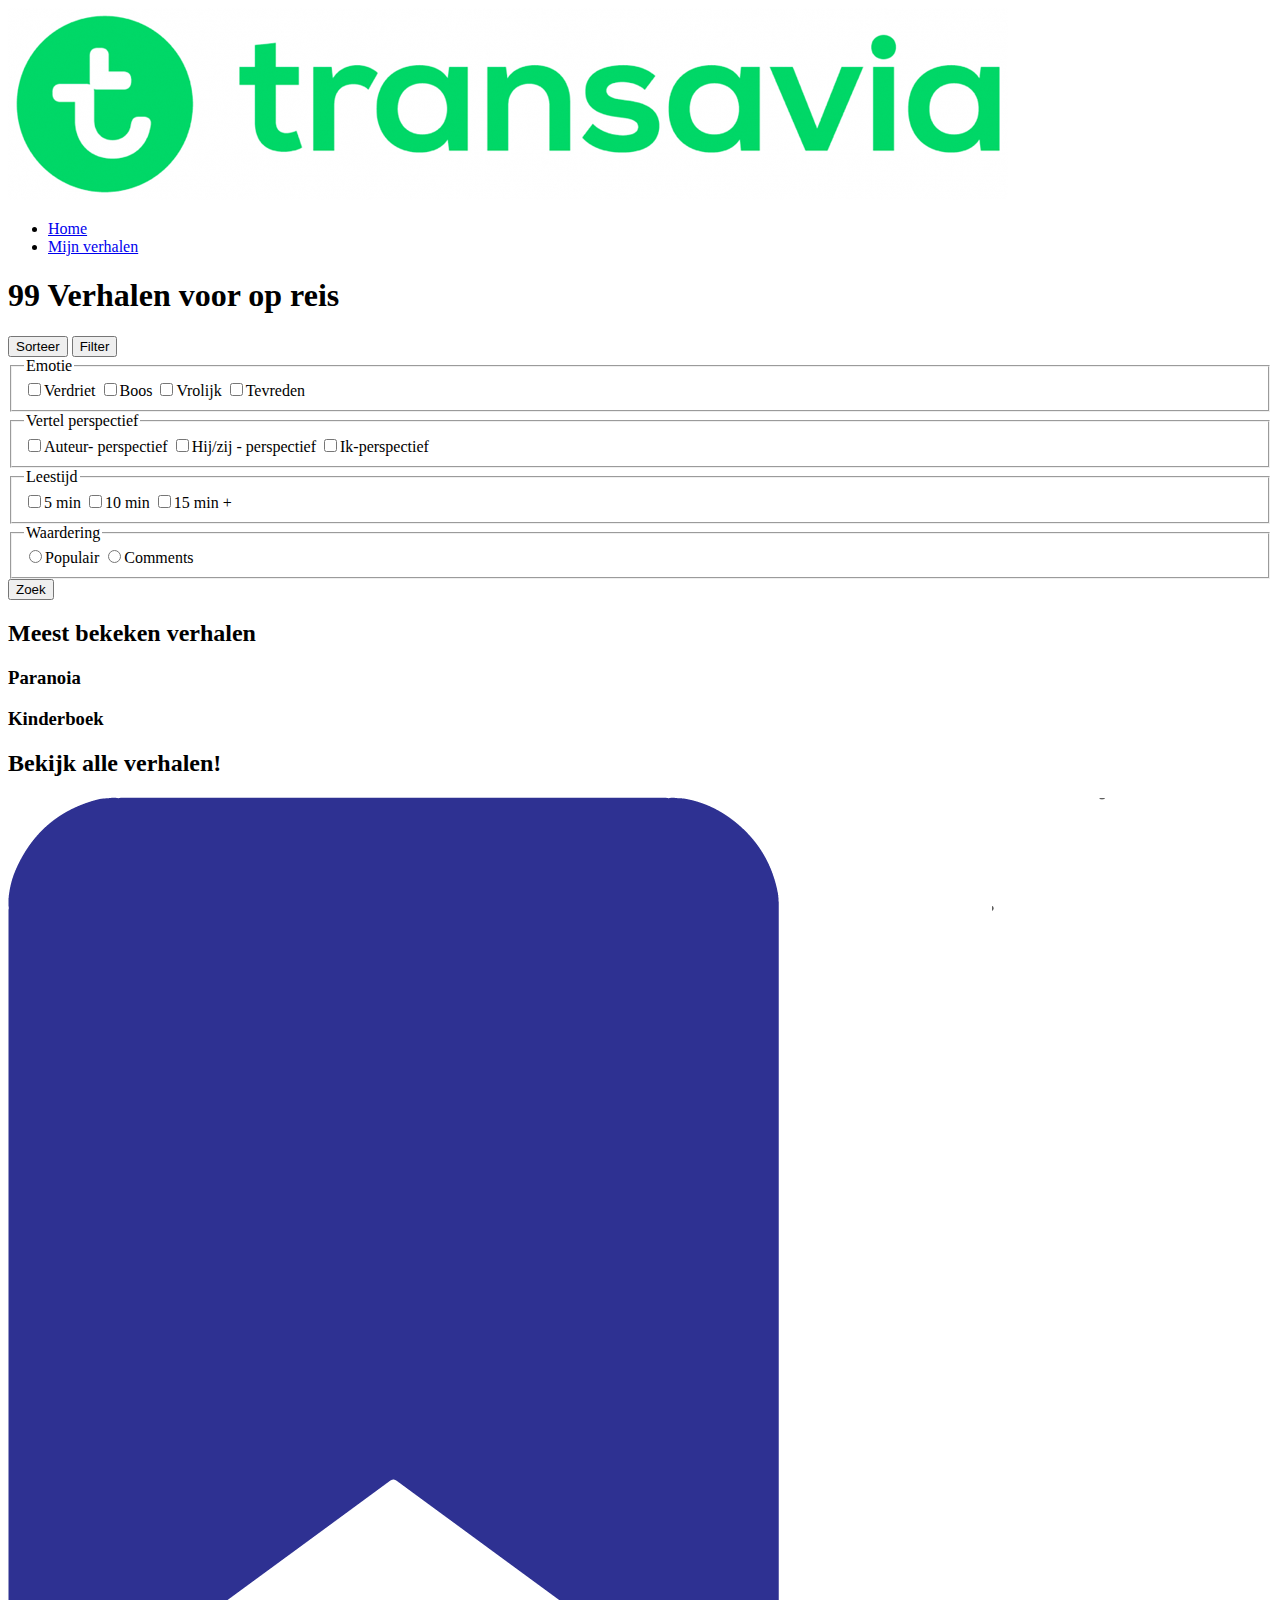
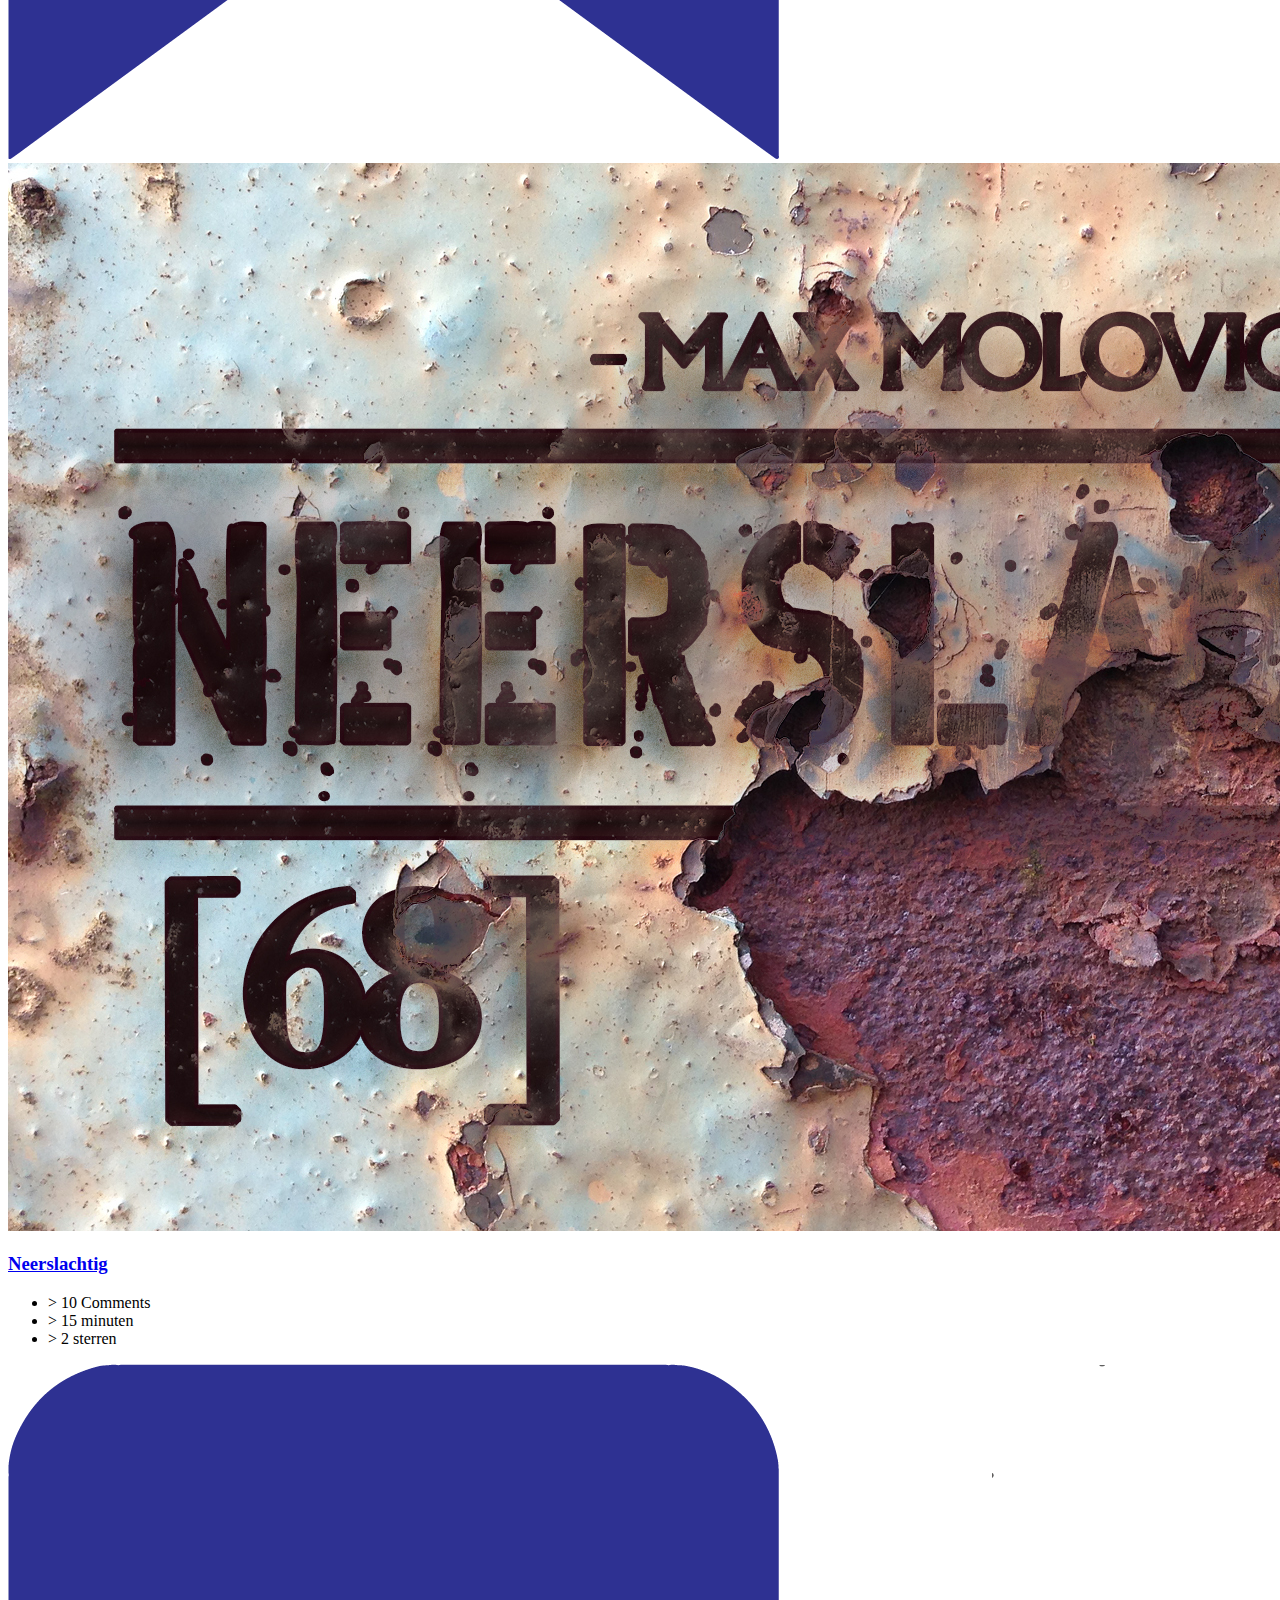
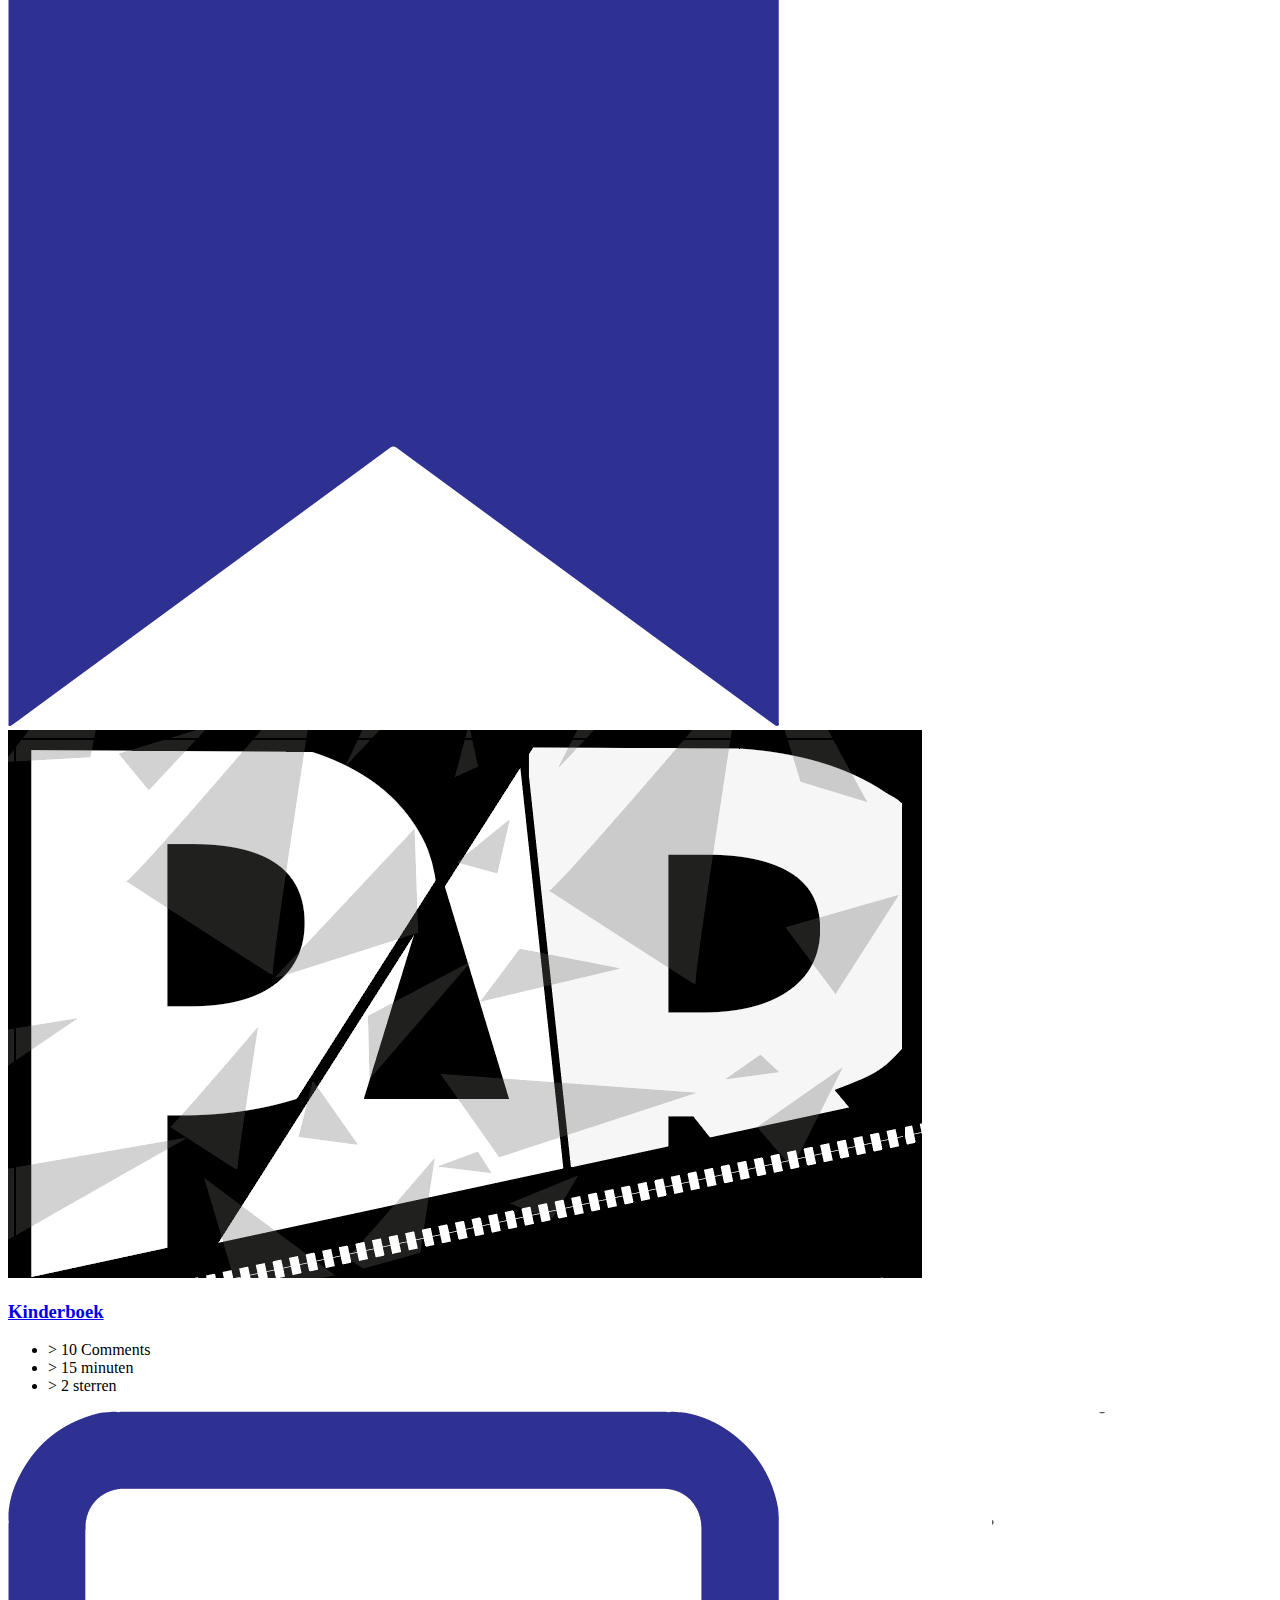
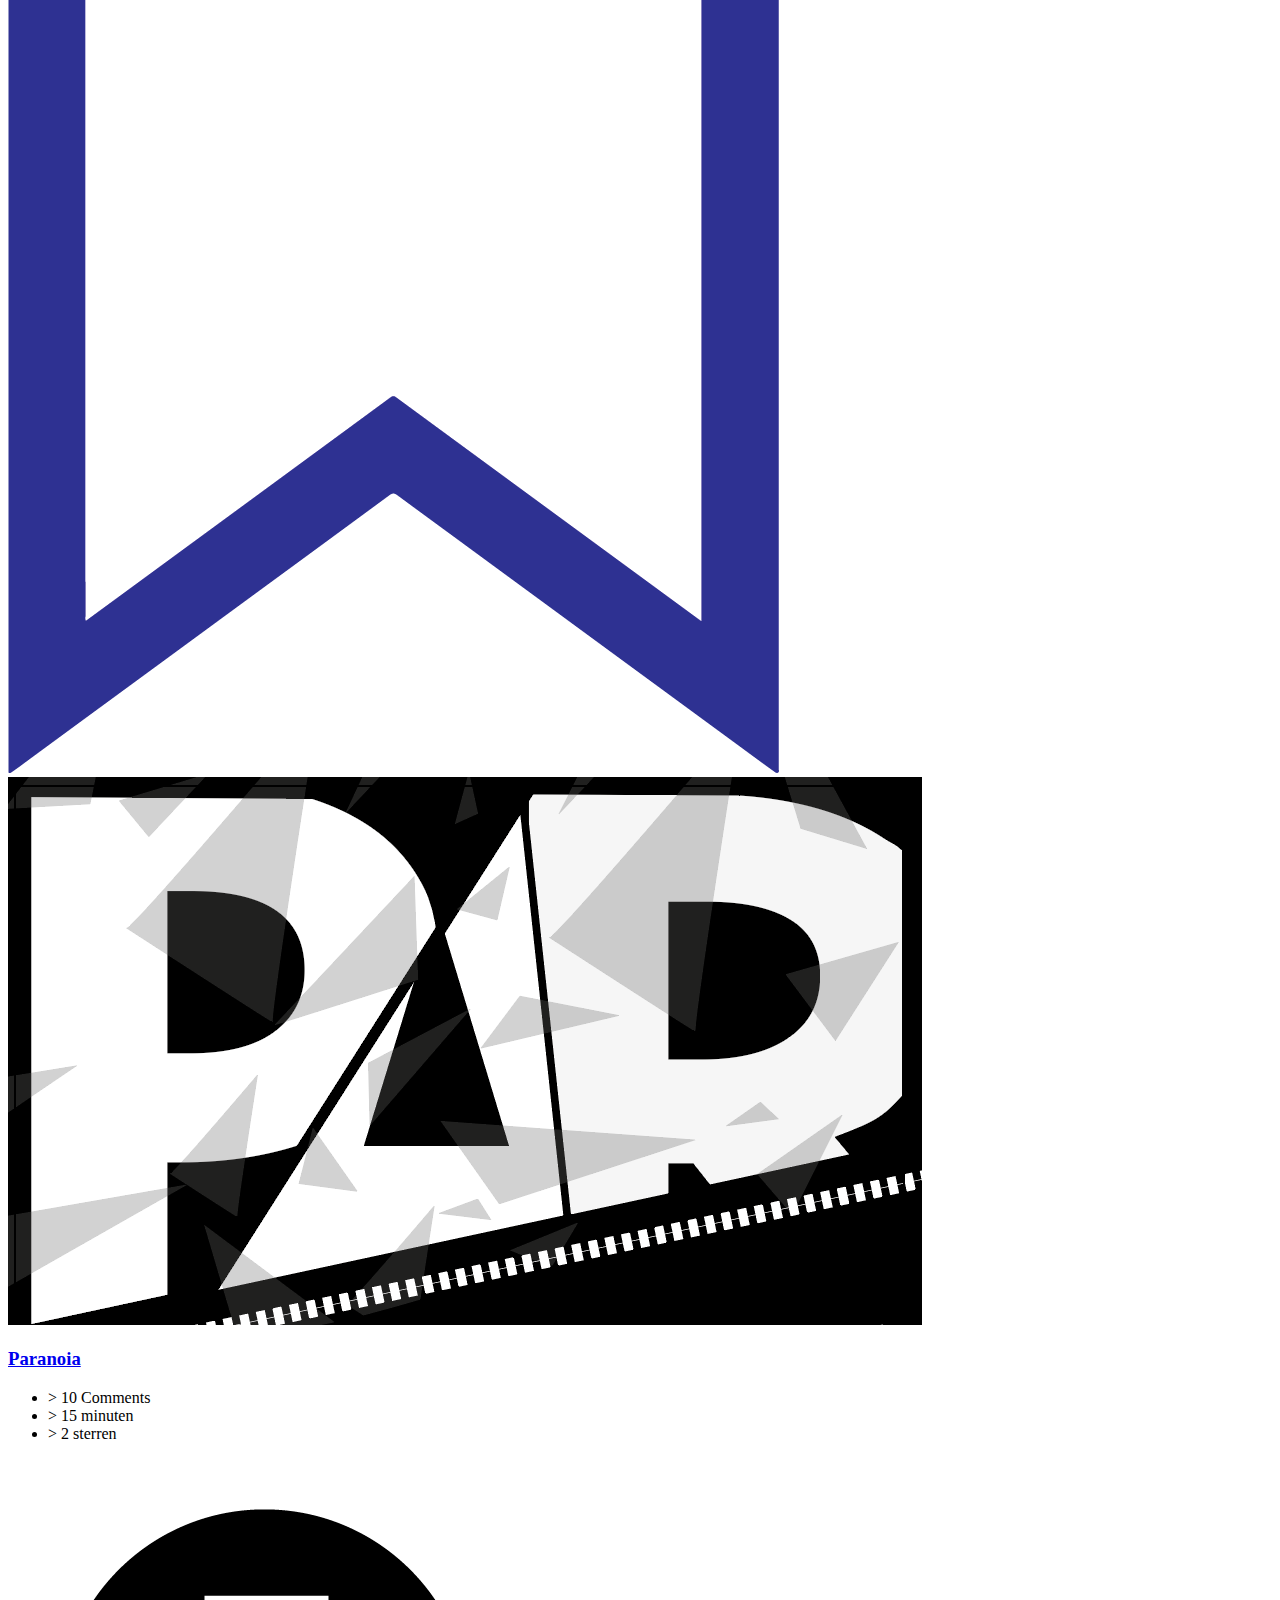
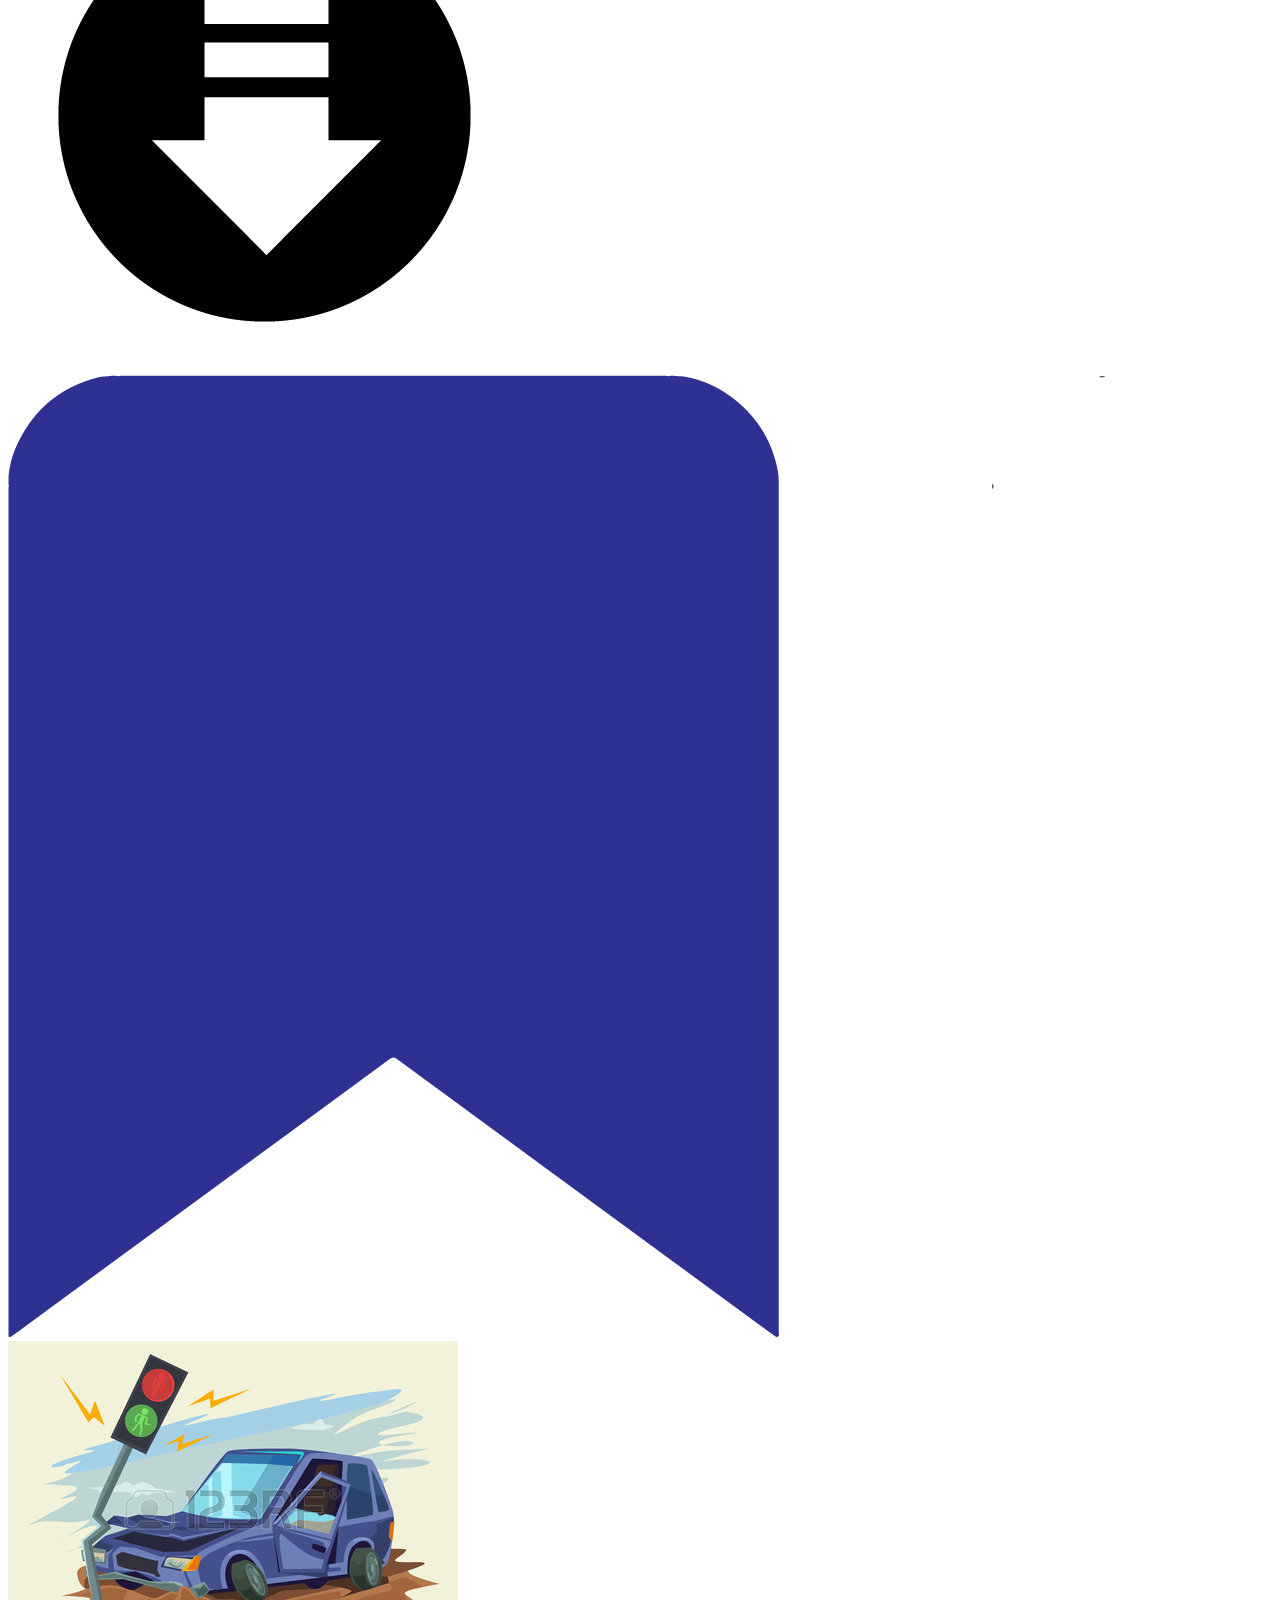
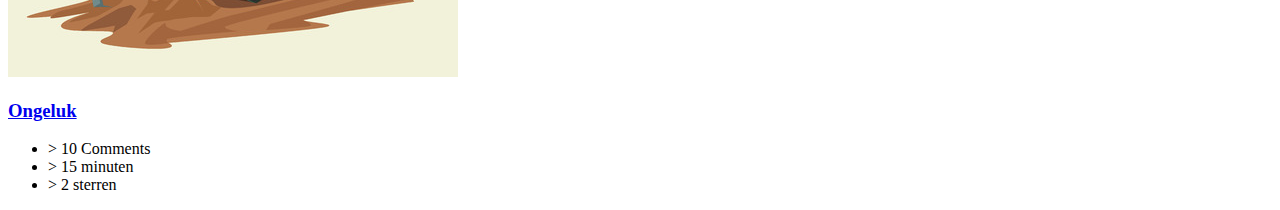
==== commit 9dd245dd: "verhaal pagina's toegevoegd + rating field" ====
--- a/index.html
+++ b/index.html
@@ -63,11 +63,11 @@
     <section>
         <h2> Meest bekeken verhalen</h2>
         <article>
-            <h3> Paranoia 75</h3>
+            <h3> Paranoia</h3>
             <a href="paranoia.html"> </a>
         </article>
         <article>
-            <h3> Kinderboek 57</h3>
+            <h3> Kinderboek</h3>
             <a href="paranoia.html"> </a>
         </article>
     </section>
@@ -90,7 +90,7 @@
         <article>
             <div> <img src="styles/CSS/aan.png" alt="mijnlijst">
                 <a href="#"></a>
-            </div> <img src="styles/CSS/kinderboek.png" alt="foto">
+            </div> <img src="styles/CSS/paranoia.png" alt="foto">
             <a href="kinderboek.html">
                 <h3>Kinderboek</h3> </a>
             <footer>
--- a/styles/CSS/style.css
+++ b/styles/CSS/style.css
@@ -143,24 +143,26 @@
         display: flex;
         justify-content: center;
         color: #2800a0;
-        font-size: 1.2em;
+        font-size: 1.1em;
     }
     /* H2 Meest bekeken verhalen */
     section:first-of-type > h2 {
-        font-size: 3.5em;
+        display: flex;
+        font-size: 2.5em;
         color: #2800A0;
     }
     /* Twee meest bekeken verhalen */
     section:first-of-type > article {
+        position: relative;
         border: none;
         background-color: #fcf9f7;
         margin: 0.4em;
-        padding: 1.5em;
+        padding: 0.5em;
     }
     /* achtergrond kleur meest bekeken verhalen */
     section:first-of-type {
         background-color: #f3e5d8;
-        padding: 2em;
+        padding: 1.5em;
     }
     /* Afbeeldingen bij de verhalen */
     article img {
@@ -190,7 +192,7 @@
     /* Mijn lijst icoontjee */
     div img {
         border-radius: 0;
-        margin-left: 6.5em;
+        margin-left: 6em;
         width: 30%;
         position: absolute;
     }
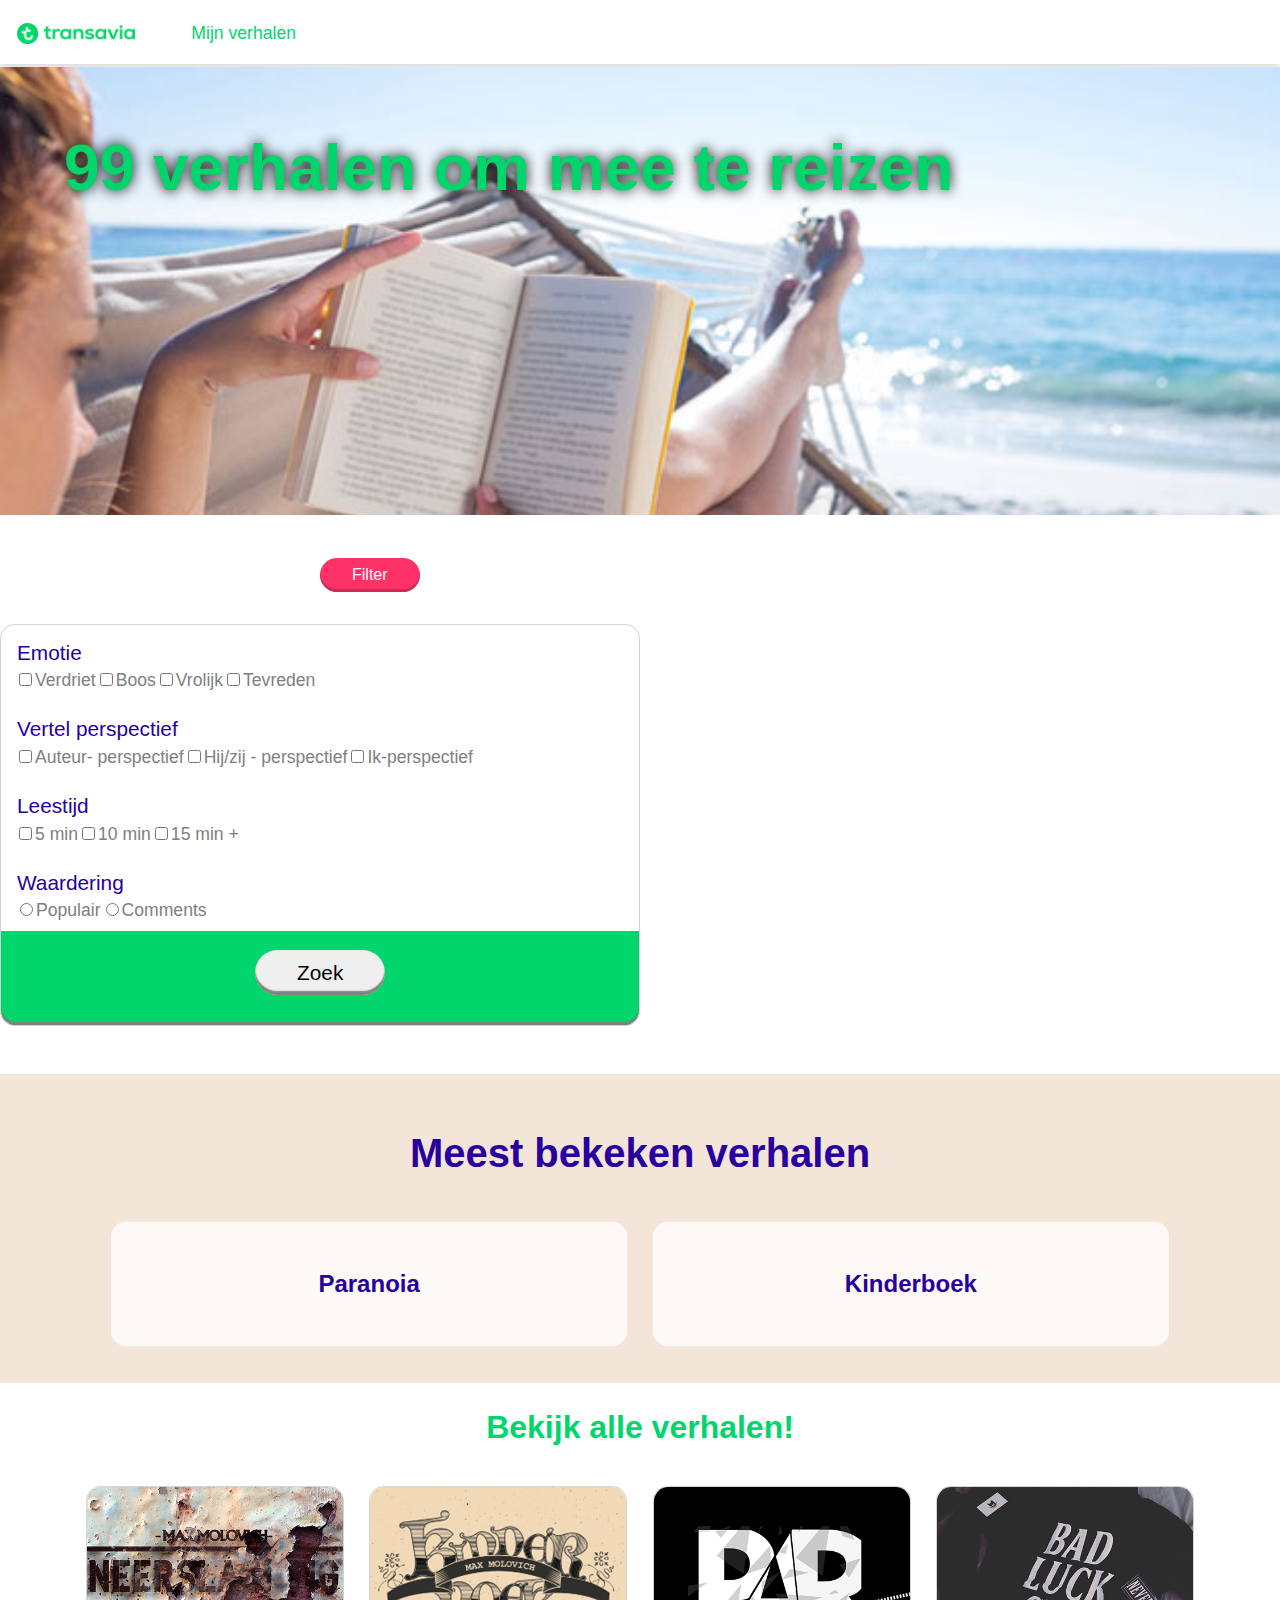
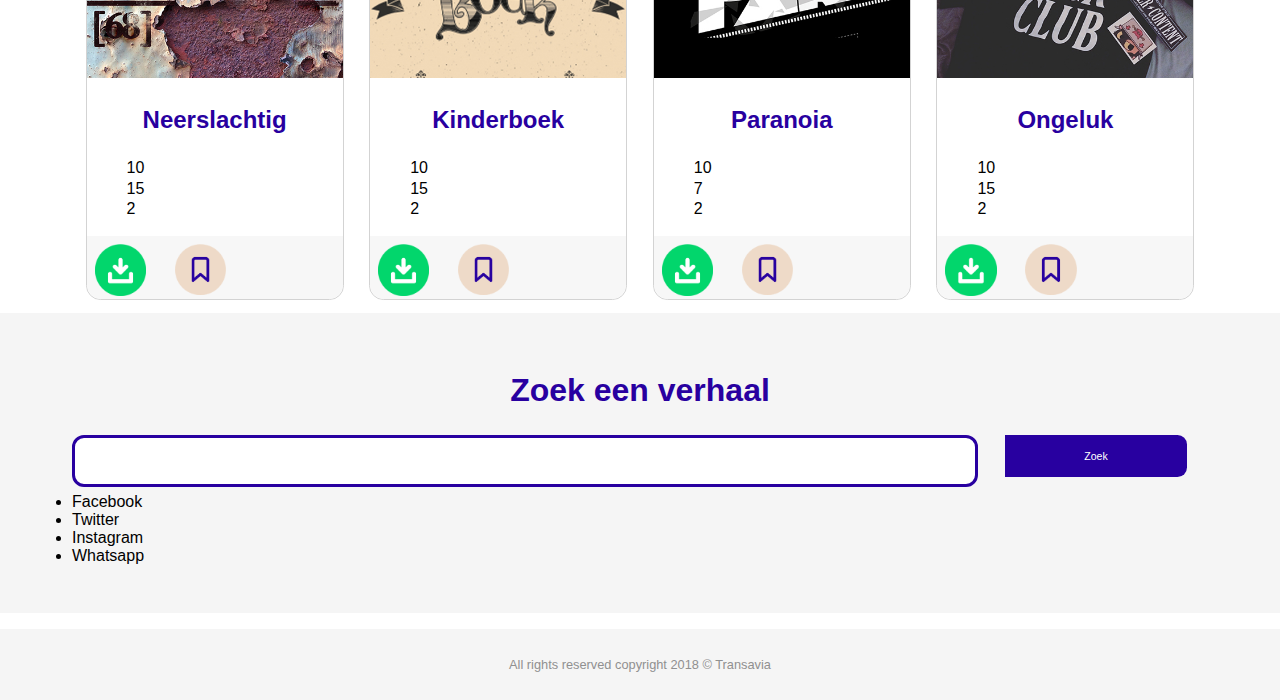
==== commit bd4f18c5: "Media queries toegevoegd" ====
--- a/index.html
+++ b/index.html
@@ -5,21 +5,22 @@
     <meta charset="UTF-8">
     <title>Home</title>
     <meta name="viewport" content="widtd=device-width, initial-scale=1.0">
-    <link rel="stylesheet" href="styles/CSS/style.css"> </head>
+    <link rel="stylesheet" href="styles/CSS/style.css">
+    <script src="js/index.js"></script>
+</head>
 
 <body>
-    <header> <img src="styles/CSS/logo.png" alt=transavia>
+    <header>
+        <a href="index.html"><img src="styles/CSS/logo.png" alt=transavia></a>
         <nav>
             <ul>
-                <li><a href="index.html">Home</a></li>
                 <li><a href="mijnverhalen.html">Mijn verhalen</a></li>
             </ul>
         </nav>
         <div></div>
-        <h1>99 Verhalen voor op reis</h1> </header>
+        <h1>99 verhalen om mee te reizen</h1> </header>
+    <button id="aan">Filter </button>
     <form>
-        <button id="Sorteer"> Sorteer</button>
-        <button id="filter"> Filter</button>
         <fieldset>
             <legend>Emotie</legend>
             <label>
@@ -63,76 +64,93 @@
     <section>
         <h2> Meest bekeken verhalen</h2>
         <article>
-            <h3> Paranoia</h3>
-            <a href="paranoia.html"> </a>
+            <a href="paranoia.html">
+                <h3> Paranoia</h3> </a>
         </article>
         <article>
-            <h3> Kinderboek</h3>
-            <a href="paranoia.html"> </a>
+            <a href="paranoia.html">
+                <h3> Kinderboek</h3> </a>
         </article>
     </section>
     <section>
         <h2>Bekijk alle verhalen!</h2>
         <article>
-            <div> <img src="styles/CSS/aan.png" alt="mijnlijst">
-                <a href="#"></a>
-            </div>
             <a href="neerslachtig.html"> <img src="styles/CSS/neerslachtig.jpg" alt="neerslachtig">
                 <h3> Neerslachtig</h3> </a>
             <footer>
                 <ul>
-                    <li> > 10 Comments </li>
-                    <li> > 15 minuten </li>
-                    <li> > 2 sterren </li>
+                    <li>10 </li>
+                    <li>15 </li>
+                    <li> 2 </li>
                 </ul>
+                <div><img src="styles/CSS/download.png" alt="download">
+                    <a href="mijnverhaleningelogd.html"></a> <img src="styles/CSS/lijst.png" alt="mijnlijst">
+                    <a href="mijnverhaleningelogd.html"></a>
+                </div>
             </footer>
         </article>
         <article>
-            <div> <img src="styles/CSS/aan.png" alt="mijnlijst">
-                <a href="#"></a>
-            </div> <img src="styles/CSS/paranoia.png" alt="foto">
-            <a href="kinderboek.html">
+            <a href="kinderboek.html"><img src="styles/CSS/kinderboek.jpg" alt="ongeluk">
                 <h3>Kinderboek</h3> </a>
             <footer>
                 <ul>
-                    <li> > 10 Comments </li>
-                    <li> > 15 minuten </li>
-                    <li> > 2 sterren </li>
+                    <li> 10 </li>
+                    <li> 15 </li>
+                    <li> 2 </li>
                 </ul>
+                <div><img src="styles/CSS/download.png" alt="download">
+                    <a href="mijnverhaleningelogd.html"></a> <img src="styles/CSS/lijst.png" alt="mijnlijst">
+                    <a href="mijnverhaleningelogd.html"></a>
+                </div>
             </footer>
         </article>
         <article>
-            <div> <img src="styles/CSS/uit.png" alt="mijnlijst">
-                <a href=""></a>
-            </div><img src="styles/CSS/paranoia.png" alt="foto">
-            <a href="paranoia.html">
+            <a href="paranoia.html"> <img src="styles/CSS/paranoia.jpg" alt="ongeluk">
                 <h3>Paranoia</h3> </a>
             <footer>
                 <ul>
-                    <li> > 10 Comments </li>
-                    <li> > 15 minuten </li>
-                    <li> > 2 sterren </li>
+                    <li> 10 </li>
+                    <li> 7 </li>
+                    <li> 2</li>
                 </ul>
+                <div><img src="styles/CSS/download.png" alt="download">
+                    <a href="mijnverhaleningelogd.html"></a> <img src="styles/CSS/lijst.png" alt="mijnlijst">
+                    <a href="mijnverhaleningelogd.html"></a>
+                </div>
             </footer>
-            <div> <img src="styles/CSS/download.png" alt="mijnlijst">
-                <a href=""></a>
-            </div>
         </article>
         <article>
-            <div> <img src="styles/CSS/aan.png" alt="mijnlijst">
-                <a href="#"></a>
-            </div><img src="styles/CSS/ongeluk.jpg" alt="ongeluk">
-            <a href="paranoia.html">
+            <a href="ongeluk.html"> <img src="styles/CSS/ongeluk.jpg" alt="ongeluk">
                 <h3>Ongeluk</h3> </a>
             <footer>
                 <ul>
-                    <li> > 10 Comments</li>
-                    <li> > 15 minuten</li>
-                    <li> > 2 sterren</li>
+                    <li> 10 </li>
+                    <li>15 </li>
+                    <li> 2 </li>
                 </ul>
+                <div><img src="styles/CSS/download.png" alt="download">
+                    <a href="mijnverhaleningelogd.html"></a> <img src="styles/CSS/lijst.png" alt="mijnlijst">
+                    <a href="mijnverhaleningelogd.html"></a>
+                </div>
             </footer>
         </article>
     </section>
+    <section>
+        <footer>
+            <h2>Zoek een verhaal</h2>
+            <input type="text" />
+            <button>Zoek</button>
+            <ul>
+                <li>Facebook</li>
+                <li>Twitter</li>
+                <li>Instagram</li>
+                <li>Whatsapp</li>
+            </ul>
+        </footer>
+    </section>
+    <footer>
+        <p> All rights reserved copyright 2018 © Transavia </p>
+    </footer>
 </body>
 
 </html>--- a/styles/CSS/style.css
+++ b/styles/CSS/style.css
@@ -1,79 +1,139 @@
-@media(max-width:45em) {
-    html {
-        overflow-x: hidden;
-    }
-    body {
-        margin: 0;
-        padding: 0;
-        font-family: "Trebuchet MS", sans-serif;
-    }
-    /* Balk navigatie menu*/
-    header > div {
-        position: absolute;
-        z-index: -1;
-        background-color: white;
-        margin: 0;
-        top: 0;
-        bottom: 0;
-        left: 0;
-        right: 0;
-        height: 4em;
-        box-shadow: 0 .3125em .625em 0 rgba(0, 0, 0, .15);
-    }
-    /* Header logo transavia */
-    header img {
-        position: absolute;
-        top: 0;
-        left: 0;
-        margin-top: 1.4em;
-        margin-left: 1em;
-        float: left;
-        width: 7.5em;
-    }
-    /* navigatie menu */
-    nav ul {
-        margin-top: 1.59em;
-        margin-left: 7em;
-        font-size: 1em;
-        display: flex;
-        justify-content: flex-start;
-        list-style: none;
-        color: #00d66c;
-        width: 100%;
-    }
-    nav a {
-        font-family: "Nexa Bold", sans-serif;
-        color: #00d66c;
-    }
-    nav li:last-of-type {
-        margin-left: 1.5em;
-    }
-    /* titel home pagina */
-    h1 {
-        padding: 0.5em;
-        font-family: "Nexa Bold", sans-serif;
-        font-size: 4em;
-        color: #00d66c;
-    }
-    /* formulier, filteren en sorten */
-    form > button:hover {
-        background-color: lightcoral;
-    }
-    form > button {
-        float: right;
-        font-family: "Trebuchet MS", sans-serif;
-        font-size: 1em;
-        color: white;
-        background-color: #ff3268;
-        border-radius: 3em;
-        border: none;
-        box-shadow: inset 0 -0.1875em 0.0625em #ca2b55;
-        padding: 0.5em 2em 0.5em 2em;
-        margin: 0.5em 0.5em 0.5em 0.5em;
-    }
+html {
+    overflow-x: hidden;
+}
+
+body {
+    margin: 0;
+    padding: 0;
+    font-family: "Trebuchet MS", sans-serif;
+}
+
+
+/* Balk navigatie menu*/
+
+header > div {
+    position: absolute;
+    z-index: -1;
+    background-color: white;
+    margin: 0;
+    top: 0;
+    bottom: 0;
+    left: 0;
+    right: 0;
+    height: 4em;
+    box-shadow: 0 .3125em .625em 0 rgba(0, 0, 0, .15);
+}
+
+
+/* Header logo transavia */
+
+header img {
+    position: absolute;
+    top: 0;
+    left: 0;
+    margin-top: 1.4em;
+    margin-left: 1em;
+    float: left;
+    width: 7.5em;
+}
+
+
+/* navigatie menu */
+
+nav ul {
+    margin-top: 1.3em;
+    margin-left: 7em;
+    font-size: 1.1em;
+    display: flex;
+    justify-content: flex-start;
+    list-style: none;
+    color: #00d66c;
+    width: 100%;
+}
+
+nav a {
+    font-family: "Nexa Bold", sans-serif;
+    color: #00d66c;
+}
+
+nav li:last-of-type {
+    margin-left: 1.6em;
+}
+
+
+/* titel home pagina */
+
+h1 {
+    text-shadow: black 0.0em 0 0.2em;
+    display: flex;
+    margin-top: 0.36em;
+    padding: 1em;
+    font-family: "Nexa Bold", sans-serif;
+    font-size: 4em;
+    color: #00d66c;
+    background-image: url(achtergrond2.jpg);
+    background-repeat: no-repeat;
+    background-size: cover;
+    height: 5em;
+}
+
+
+/* formulier, filteren en sorten */
+
+button:hover {
+    background-color: lightcoral;
+}
+
+button:nth-child(2) {
+    position: relative;
+    font-family: "Trebuchet MS", sans-serif;
+    font-size: 1em;
+    color: white;
+    background-color: #ff3268;
+    border-radius: 3em;
+    border: none;
+    box-shadow: inset 0 -0.1875em 0.0625em #ca2b55;
+    padding: 0.5em 2em 0.5em 2em;
+    margin-bottom: 2em;
+    margin-left: 20em;
+}
+
+footer p {
+    background-color: whitesmoke;
+    display: flex;
+    justify-content: center;
+    margin: 0;
+    padding: 2em;
+    font-size: 0.8em;
+    color: #909090;
+}
+
+p {
+    line-height: 1.5em;
+    margin-bottom: 1em;
+}
+
+section > footer:last-child {
+    width: 100%;
+    padding: 2em;
+    background-color: whitesmoke;
+    margin-bottom: 1em;
+}
+
+section > footer h2 {
+    color: #2800a0;
+}
+
+
+/* EERSTE BREAKPOINT - MOBIEL */
+
+@media(min-width:20em) {
     form {
-        border-radius: 0.9em;
-        border: 0.05em solid lightgrey;
+        background-color: #fcf9f7;
+        ;
+        border-radius: 0.9em;
+        border: 0.05em solid lightgrey;
+        margin-bottom: 3em;
     }
     form >div {
         display: flex;
@@ -101,49 +161,13 @@
     }
     legend {
         font-family: "Nexa Bold", sans-serif;
-        color: black;
+        color: #2800A0;
         font-size: 1.3em;
     }
-    label,
-    input {
+    label {
         font-size: 1.1em;
         font-family: "Trebuchet MS", sans-serif;
         color: grey;
-    }
-    /* tussenkoppen */
-    h2 {
-        display: flex;
-        justify-content: center;
-        width: 100%;
-        font-family: "Nexa Bold", sans-serif;
-        font-size: 2em;
-        color: #00d66c;
-    }
-    h3 {
-        color: white;
-        font-size: 1.4em;
-        font-family: "Nexa Bold", sans-serif;
-        text-decoration: none;
-    }
-    a[href*="html"] {
-        font-family: "Nexa Bold", sans-serif;
-        text-decoration: none;
-    }
-    article footer > ul {
-        list-style: none;
-        display: flex;
-        flex-direction: column;
-        font-family: "Nexa Bold", sans-serif;
-        font-size: 0.85em;
-        line-height: 1.5em;
-        word-spacing: 0.2em;
-    }
-    article h3 {
-        margin-top: 0.5em;
-        display: flex;
-        justify-content: center;
-        color: #2800a0;
-        font-size: 1.1em;
     }
     /* H2 Meest bekeken verhalen */
     section:first-of-type > h2 {
@@ -153,16 +177,46 @@
     }
     /* Twee meest bekeken verhalen */
     section:first-of-type > article {
-        position: relative;
-        border: none;
-        background-color: #fcf9f7;
-        margin: 0.4em;
-        padding: 0.5em;
+        border-radius: 0.9em;
+        border: 0.05em solid lightgrey;
+        background: whitesmoke;
+        border-bottom-width: thin;
+        width: 35%;
+        margin: 0.8em;
+        width: calc(35%-2em);
+        position: relative;
     }
     /* achtergrond kleur meest bekeken verhalen */
     section:first-of-type {
         background-color: #f3e5d8;
         padding: 1.5em;
+    }
+    /* tussenkoppen */
+    h2 {
+        display: flex;
+        justify-content: center;
+        width: 100%;
+        font-family: "Nexa Bold", sans-serif;
+        font-size: 2em;
+        color: #00d66c;
+    }
+    a[href*="html"] {
+        font-family: "Nexa Bold", sans-serif;
+        text-decoration: none;
+    }
+    article footer ul {
+        list-style: none;
+        display: flex;
+        justify-content: space-between;
+        font-family: "Nexa Bold", sans-serif;
+        font-size: 0.9em;
+        margin-right: 3em;
+    }
+    article h3 {
+        display: flex;
+        justify-content: center;
+        color: #2800a0;
+        font-size: 1.4em;
     }
     /* Afbeeldingen bij de verhalen */
     article img {
@@ -189,11 +243,344 @@
         flex-wrap: wrap;
         justify-content: center;
     }
-    /* Mijn lijst icoontjee */
-    div img {
+    /* Mijn lijst + download background */
+    footer div {
+        background-color: #f7f7f7;
+        width: 100%;
+        width: calc(100%-5em);
+        position: relative;
+        border-bottom-right-radius: 0.9em;
+        border-bottom-left-radius: 0.9em;
+    }
+    /* Mijn lijst + download icoontje */
+    div img:first-child {
+        margin: 0.5em 0 0 0.5em;
         border-radius: 0;
-        margin-left: 6em;
-        width: 30%;
+        width: 20%;
         position: absolute;
     }
+    div img:nth-child(3) {
+        margin: 0.5em 0 0 5.5em;
+        border-radius: 0;
+        width: 20%;
+        position: relative;
+    }
+    /* Zoekbalk */
+    footer > input {
+        margin-left: 3em;
+        border: solid #2800A0;
+        0.05em;
+        position: absolute;
+        height: 3.3em;
+        border-radius: 0.9em;
+        width: 70%;
+    }
+    footer > button {
+        position: relative;
+        margin-left: 80%;
+        font-family: "Trebuchet MS", sans-serif;
+        font-size: 0.66em;
+        border: none;
+        border-radius: 0 0.9em 0.9em 0;
+        color: white;
+        background-color: #2800A0;
+        height: 3.99em;
+        width: 15%;
+    }
+}
+
+
+/* TWEEDE BREAKPOINT - TABLET */
+
+@media (min-width: 40em) {
+    form {
+        width: calc(50% - 0.1em);
+        background-color: white;
+        border-radius: 0.9em;
+        border: 0.05em solid lightgrey;
+        margin-bottom: 3em;
+    }
+    form >div {
+        width: calc(50% - em);
+        display: flex;
+        justify-content: center;
+        border-radius: 0 0 0.9em 0.9em;
+        background: #00d66c;
+        padding: 1.2em;
+        box-shadow: inset 0 -0.1875em 0.0625em grey;
+    }
+    div > button {
+        display: flex;
+        justify-content: center;
+        font-family: "Trebuchet MS", sans-serif;
+        font-size: 1.3em;
+        padding: 0.5em 2em 0.5em 2em;
+        box-shadow: inset 0 -0.1875em 0.0625em grey;
+        border-radius: 3em;
+        border: none;
+        margin-bottom: 0.5em;
+    }
+    fieldset {
+        margin-top: 1em;
+        display: flex;
+        border: none;
+    }
+    legend {
+        font-family: "Nexa Bold", sans-serif;
+        color: #2800A0;
+        font-size: 1.3em;
+    }
+    label {
+        font-size: 1.1em;
+        font-family: "Trebuchet MS", sans-serif;
+        color: grey;
+    }
+    /* H2 Meest bekeken verhalen */
+    section:first-of-type > h2 {
+        display: flex;
+        font-size: 2.5em;
+        color: #2800A0;
+    }
+    /* Twee meest bekeken verhalen */
+    section:first-of-type > article {
+        display: flex;
+        justify-content: center;
+        position: relative;
+        border: none;
+        background-color: #fcf9f7;
+        padding: 1.5em;
+        width: 38%;
+        margin: 0.8em;
+        width: calc(35%-2em);
+    }
+    /* achtergrond kleur meest bekeken verhalen */
+    section:first-of-type {
+        background-color: #f3e5d8;
+        padding: 1.5em;
+    }
+    /* tussenkoppen */
+    h2 {
+        display: flex;
+        justify-content: center;
+        width: 100%;
+        font-family: "Nexa Bold", sans-serif;
+        font-size: 2em;
+        color: #00d66c;
+    }
+    a[href*="html"] {
+        font-family: "Nexa Bold", sans-serif;
+        text-decoration: none;
+    }
+    article footer > ul {
+        list-style: none;
+        display: flex;
+        flex-direction: column;
+        font-family: "Nexa Bold", sans-serif;
+        font-size: 1em;
+        line-height: 1.3em;
+    }
+    h3:hover {
+        color: bisque;
+    }
+    article h3 {
+        display: flex;
+        justify-content: center;
+        color: #2800a0;
+        font-size: 1.5em;
+    }
+    /* Afbeeldingen bij de verhalen */
+    article img {
+        width: 100%;
+        height: auto;
+        border-top-right-radius: 0.9em;
+        border-top-left-radius: 0.9em;
+    }
+    /* 4 kolommen verhalen */
+    article:nth-child(2),
+    article:nth-child(3),
+    article:nth-child(4),
+    article:nth-child(5) {
+        border-radius: 0.9em;
+        border: 0.05em solid lightgrey;
+        border-bottom-width: thin;
+        width: 20%;
+        margin: 0.8em;
+        width: calc(35%-2em);
+        position: relative;
+    }
+    section {
+        display: flex;
+        flex-wrap: wrap;
+        justify-content: center;
+    }
+    /* Mijn lijst + download background */
+    footer div {
+        background-color: #f7f7f7;
+        width: 100%;
+        width: calc(100%-5em);
+        position: relative;
+        border-bottom-right-radius: 0.9em;
+        border-bottom-left-radius: 0.9em;
+    }
+    /* Mijn lijst + download icoontje */
+    div img:first-child {
+        margin: 0.5em 0 0 0.5em;
+        border-radius: 0;
+        width: 20%;
+        position: absolute;
+    }
+    div img:nth-child(3) {
+        margin: 0.5em 0 0 5.5em;
+        border-radius: 0;
+        width: 20%;
+        position: relative;
+    }
+}
+
+
+/* DERDE BREAKPOINT - DESKTOP */
+
+@media(min-width:100em) {
+    form {
+        width: calc(50% - 0.1em);
+        background-color: #fcf9f7;
+        ;
+        border-radius: 0.9em;
+        border: 0.05em solid lightgrey;
+    }
+    form >div {
+        width: calc(50% - em);
+        display: flex;
+        justify-content: center;
+        border-radius: 0 0 0.9em 0.9em;
+        background: #00d66c;
+        padding: 1.2em;
+        box-shadow: inset 0 -0.1875em 0.0625em grey;
+    }
+    div > button {
+        display: flex;
+        justify-content: center;
+        font-family: "Trebuchet MS", sans-serif;
+        font-size: 1.3em;
+        padding: 0.5em 2em 0.5em 2em;
+        box-shadow: inset 0 -0.1875em 0.0625em grey;
+        border-radius: 3em;
+        border: none;
+        margin-bottom: 0.5em;
+    }
+    fieldset {
+        margin-top: 1em;
+        display: flex;
+        border: none;
+    }
+    legend {
+        font-family: "Nexa Bold", sans-serif;
+        color: #2800A0;
+        font-size: 1.3em;
+    }
+    label {
+        font-size: 1.1em;
+        font-family: "Trebuchet MS", sans-serif;
+        color: grey;
+    }
+    /* H2 Meest bekeken verhalen */
+    section:first-of-type > h2 {
+        display: flex;
+        font-size: 2.5em;
+        color: #2800A0;
+    }
+    /* Twee meest bekeken verhalen */
+    section:first-of-type > article {
+        display: flex;
+        position: relative;
+        border: none;
+        background-color: #fcf9f7;
+        padding: 1.5em;
+        width: 45%;
+        margin: 0.8em;
+        width: calc(35%-2em);
+    }
+    /* achtergrond kleur meest bekeken verhalen */
+    section:first-of-type {
+        background-color: #f3e5d8;
+        padding: 1.5em;
+    }
+    /* tussenkoppen */
+    h2 {
+        display: flex;
+        justify-content: center;
+        width: 100%;
+        font-family: "Nexa Bold", sans-serif;
+        font-size: 2em;
+        color: #2800a0;
+    }
+    a[href*="html"] {
+        font-family: "Nexa Bold", sans-serif;
+        text-decoration: none;
+    }
+    article footer > ul {
+        list-style: none;
+        display: flex;
+        flex-direction: column;
+        font-family: "Nexa Bold", sans-serif;
+        font-size: 1em;
+        line-height: 1.3em;
+        margin: 0 auto;
+    }
+    h3:hover {
+        color: bisque;
+    }
+    article h3 {
+        display: flex;
+        justify-content: flex-start;
+        color: #2800a0;
+        font-size: 2.1em;
+    }
+    /* Afbeeldingen bij de verhalen */
+    article img {
+        width: 100%;
+        height: auto;
+        border-top-right-radius: 0.9em;
+        border-top-left-radius: 0.9em;
+    }
+    /* 4 kolommen verhalen */
+    article:nth-child(2),
+    article:nth-child(3),
+    article:nth-child(4),
+    article:nth-child(5) {
+        border-radius: 0.9em;
+        border: 0.05em solid lightgrey;
+        border-bottom-width: thin;
+        width: 20%;
+        margin: 0.8em;
+        width: calc(35%-2em);
+        position: relative;
+    }
+    section {
+        display: flex;
+        flex-wrap: wrap;
+        justify-content: center;
+    }
+    /* Mijn lijst + download background */
+    footer div {
+        background-color: #f1f1f1f1;
+        width: 100%;
+        width: calc(100%-5em);
+        position: relative;
+        border-bottom-right-radius: 0.9em;
+        border-bottom-left-radius: 0.9em;
+    }
+    /* Mijn lijst + download icoontje */
+    div img:first-child {
+        margin: 0.5em 0 0 0.5em;
+        border-radius: 0;
+        width: 20%;
+        position: absolute;
+    }
+    div img:nth-child(3) {
+        margin: 0.5em 0 0 5.5em;
+        border-radius: 0;
+        width: 20%;
+        position: relative;
+    }
 }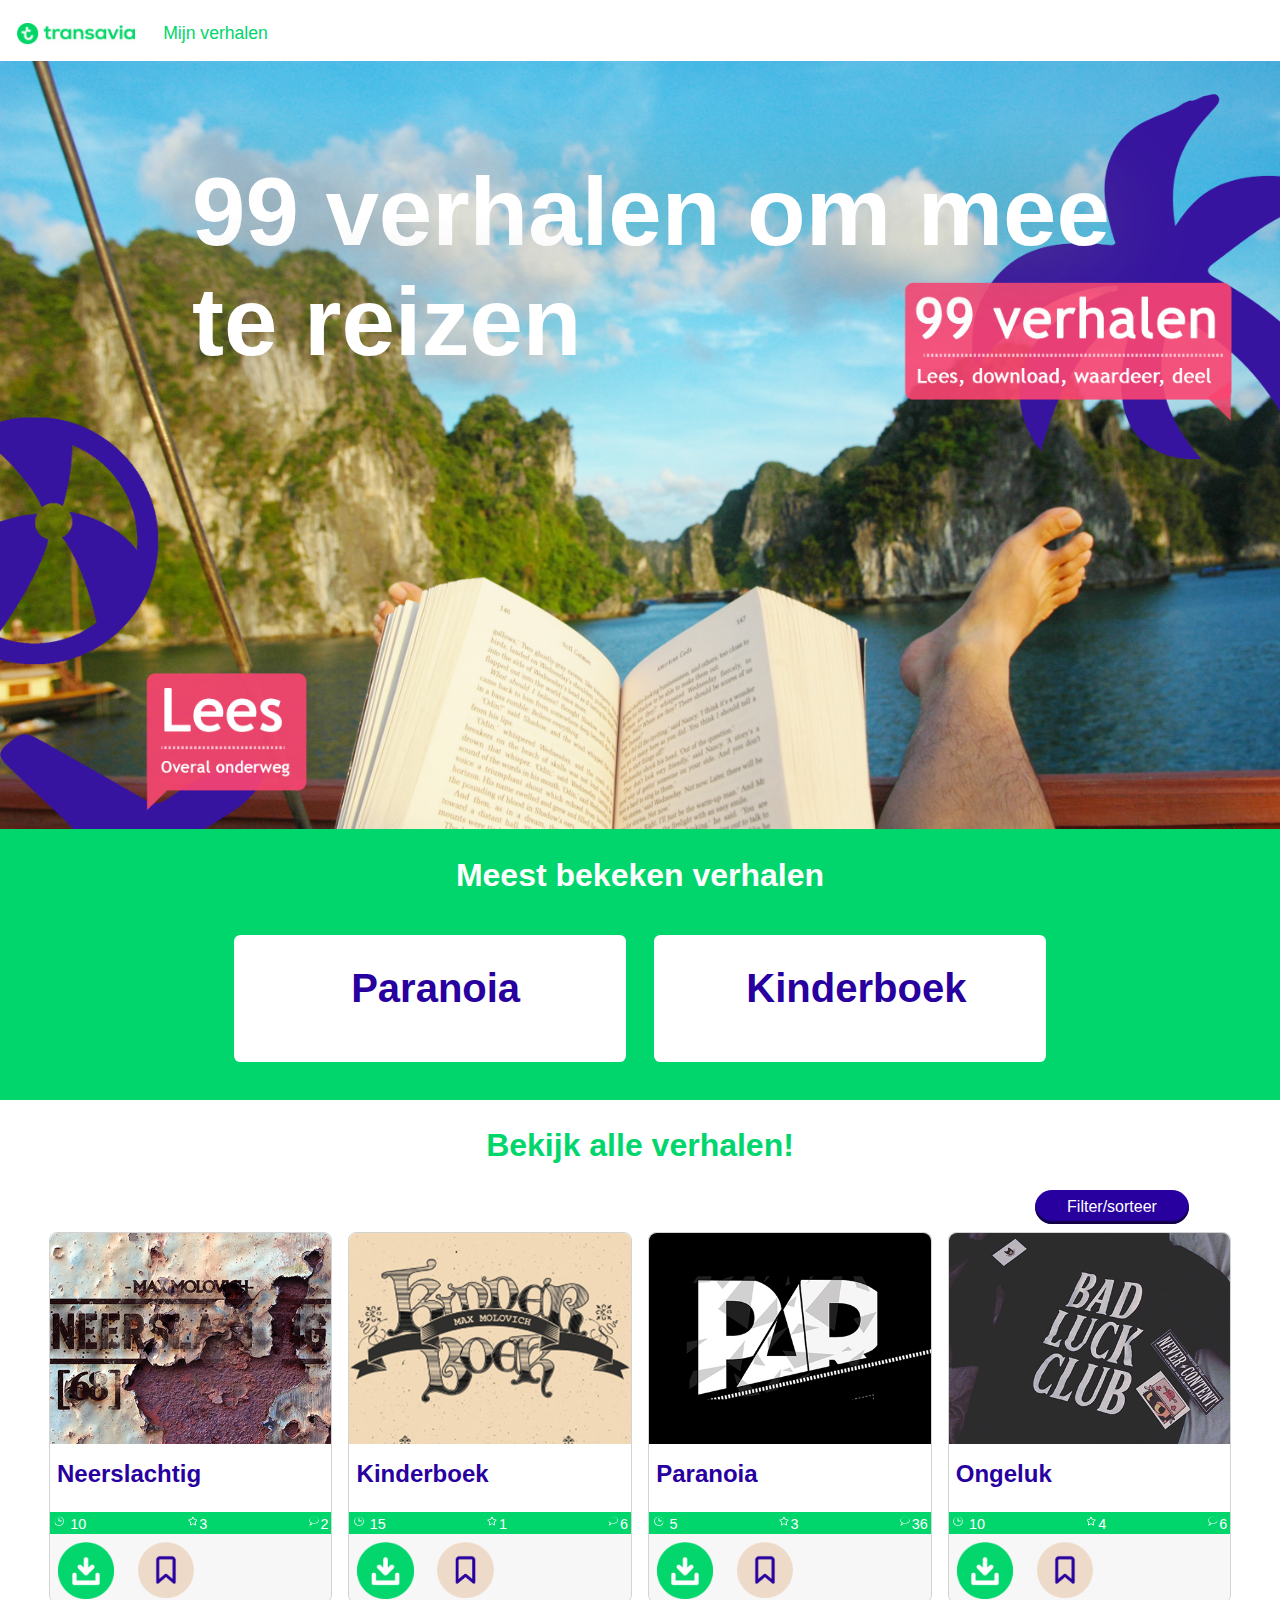
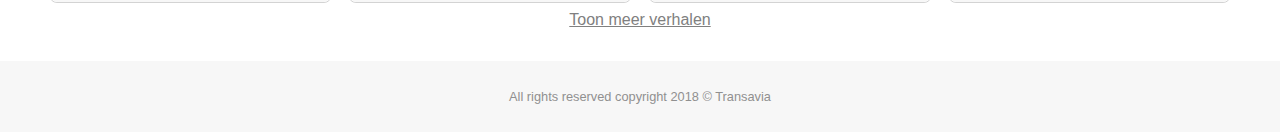
==== commit 2eddb0d2: "Interacties toegevoegd" ====
--- a/index.html
+++ b/index.html
@@ -5,13 +5,11 @@
     <meta charset="UTF-8">
     <title>Home</title>
     <meta name="viewport" content="widtd=device-width, initial-scale=1.0">
-    <link rel="stylesheet" href="styles/CSS/style.css">
-    <script src="js/index.js"></script>
-</head>
+    <link rel="stylesheet" href="styles/CSS/style.css"> </head>
 
 <body>
     <header>
-        <a href="index.html"><img src="styles/CSS/logo.png" alt=transavia></a>
+        <a href="index.html"><img src="styles/CSS/Links/logo.png" alt=transavia></a>
         <nav>
             <ul>
                 <li><a href="mijnverhalen.html">Mijn verhalen</a></li>
@@ -19,48 +17,6 @@
         </nav>
         <div></div>
         <h1>99 verhalen om mee te reizen</h1> </header>
-    <button id="aan">Filter </button>
-    <form>
-        <fieldset>
-            <legend>Emotie</legend>
-            <label>
-                <input type="checkbox">Verdriet </label>
-            <label>
-                <input type="checkbox">Boos </label>
-            <label>
-                <input type="checkbox">Vrolijk </label>
-            <label>
-                <input type="checkbox">Tevreden</label>
-        </fieldset>
-        <fieldset>
-            <legend>Vertel perspectief</legend>
-            <label>
-                <input type="checkbox">Auteur- perspectief </label>
-            <label>
-                <input type="checkbox">Hij/zij - perspectief </label>
-            <label>
-                <input type="checkbox">Ik-perspectief </label>
-        </fieldset>
-        <fieldset>
-            <legend>Leestijd</legend>
-            <label>
-                <input type="checkbox">5 min </label>
-            <label>
-                <input type="checkbox">10 min </label>
-            <label>
-                <input type="checkbox">15 min +</label>
-        </fieldset>
-        <fieldset>
-            <legend>Waardering</legend>
-            <label>
-                <input type="radio" name="waardering">Populair </label>
-            <label>
-                <input type="radio" name="waardering">Comments </label>
-        </fieldset>
-        <div>
-            <button>Zoek</button>
-        </div>
-    </form>
     <section>
         <h2> Meest bekeken verhalen</h2>
         <article>
@@ -74,83 +30,112 @@
     </section>
     <section>
         <h2>Bekijk alle verhalen!</h2>
+        <button id="sortfilterbutton">Filter/sorteer </button>
+        <form id="filter">
+            <fieldset>
+                <legend>Emotie</legend>
+                <label>
+                    <input type="checkbox">Verdriet </label>
+                <label>
+                    <input type="checkbox">Boos </label>
+                <label>
+                    <input type="checkbox">Vrolijk </label>
+                <label>
+                    <input type="checkbox">Tevreden</label>
+            </fieldset>
+            <fieldset>
+                <legend>Vertel perspectief</legend>
+                <label>
+                    <input type="checkbox">Auteur- perspectief </label>
+                <label>
+                    <input type="checkbox">Hij/zij - perspectief </label>
+                <label>
+                    <input type="checkbox">Ik-perspectief </label>
+            </fieldset>
+            <fieldset>
+                <legend>Leestijd</legend>
+                <label>
+                    <input type="checkbox">5 min </label>
+                <label>
+                    <input type="checkbox">10 min </label>
+                <label>
+                    <input type="checkbox">15 min +</label>
+            </fieldset>
+            <fieldset>
+                <legend>Waardering</legend>
+                <label>
+                    <input type="radio" name="waardering">Populair </label>
+                <label>
+                    <input type="radio" name="waardering">Comments </label>
+            </fieldset>
+            <div>
+                <button>Zoek</button>
+            </div>
+        </form>
         <article>
-            <a href="neerslachtig.html"> <img src="styles/CSS/neerslachtig.jpg" alt="neerslachtig">
+            <a href="neerslachtig.html"> <img src="styles/CSS/Links/neerslachtig.jpg" alt="neerslachtig">
                 <h3> Neerslachtig</h3> </a>
             <footer>
                 <ul>
-                    <li>10 </li>
-                    <li>15 </li>
-                    <li> 2 </li>
+                    <li><img src="styles/CSS/Links/time.png" alt="time"> 10 </li>
+                    <li><img src="styles/CSS/Links/star.png" alt="time">3</li>
+                    <li> <img src="styles/CSS/Links/comment.png" alt="time">2 </li>
                 </ul>
-                <div><img src="styles/CSS/download.png" alt="download">
-                    <a href="mijnverhaleningelogd.html"></a> <img src="styles/CSS/lijst.png" alt="mijnlijst">
+                <div><img src="styles/CSS/Links/download.png" alt="download">
+                    <a href="mijnverhaleningelogd.html"></a> <img src="styles/CSS/Links/lijst.png" alt="mijnlijst">
                     <a href="mijnverhaleningelogd.html"></a>
                 </div>
             </footer>
         </article>
         <article>
-            <a href="kinderboek.html"><img src="styles/CSS/kinderboek.jpg" alt="ongeluk">
+            <a href="kinderboek.html"><img src="styles/CSS/Links/kinderboek.jpg" alt="ongeluk">
                 <h3>Kinderboek</h3> </a>
             <footer>
                 <ul>
-                    <li> 10 </li>
-                    <li> 15 </li>
-                    <li> 2 </li>
+                    <li><img src="styles/CSS/Links/time.png" alt="time"> 15 </li>
+                    <li><img src="styles/CSS/Links/star.png" alt="time">1 </li>
+                    <li> <img src="styles/CSS/Links/comment.png" alt="time">6 </li>
                 </ul>
-                <div><img src="styles/CSS/download.png" alt="download">
-                    <a href="mijnverhaleningelogd.html"></a> <img src="styles/CSS/lijst.png" alt="mijnlijst">
+                <div><img src="styles/CSS/Links/download.png" alt="download">
+                    <a href="mijnverhaleningelogd.html"></a> <img src="styles/CSS/Links/lijst.png" alt="mijnlijst">
                     <a href="mijnverhaleningelogd.html"></a>
                 </div>
             </footer>
         </article>
         <article>
-            <a href="paranoia.html"> <img src="styles/CSS/paranoia.jpg" alt="ongeluk">
+            <a href="paranoia.html"> <img src="styles/CSS/Links/paranoia.jpg" alt="ongeluk">
                 <h3>Paranoia</h3> </a>
             <footer>
                 <ul>
-                    <li> 10 </li>
-                    <li> 7 </li>
-                    <li> 2</li>
+                    <li><img src="styles/CSS/Links/time.png" alt="time"> 5 </li>
+                    <li><img src="styles/CSS/Links/star.png" alt="time">3 </li>
+                    <li> <img src="styles/CSS/Links/comment.png" alt="time">36 </li>
                 </ul>
-                <div><img src="styles/CSS/download.png" alt="download">
-                    <a href="mijnverhaleningelogd.html"></a> <img src="styles/CSS/lijst.png" alt="mijnlijst">
+                <div><img src="styles/CSS/Links/download.png" alt="download">
+                    <a href="mijnverhaleningelogd.html"></a> <img src="styles/CSS/Links/lijst.png" alt="mijnlijst">
                     <a href="mijnverhaleningelogd.html"></a>
                 </div>
             </footer>
         </article>
         <article>
-            <a href="ongeluk.html"> <img src="styles/CSS/ongeluk.jpg" alt="ongeluk">
+            <a href="ongeluk.html"> <img src="styles/CSS/Links/ongeluk.jpg" alt="ongeluk">
                 <h3>Ongeluk</h3> </a>
             <footer>
                 <ul>
-                    <li> 10 </li>
-                    <li>15 </li>
-                    <li> 2 </li>
+                    <li><img src="styles/CSS/Links/time.png" alt="time"> 10 </li>
+                    <li><img src="styles/CSS/Links/star.png" alt="time">4 </li>
+                    <li> <img src="styles/CSS/Links/comment.png" alt="time">6 </li>
                 </ul>
-                <div><img src="styles/CSS/download.png" alt="download">
-                    <a href="mijnverhaleningelogd.html"></a> <img src="styles/CSS/lijst.png" alt="mijnlijst">
+                <div><img src="styles//CSS/Links/download.png" alt="download">
+                    <a href="mijnverhaleningelogd.html"></a> <img src="styles/CSS/Links/lijst.png" alt="mijnlijst">
                     <a href="mijnverhaleningelogd.html"></a>
                 </div>
             </footer>
-        </article>
-    </section>
-    <section>
-        <footer>
-            <h2>Zoek een verhaal</h2>
-            <input type="text" />
-            <button>Zoek</button>
-            <ul>
-                <li>Facebook</li>
-                <li>Twitter</li>
-                <li>Instagram</li>
-                <li>Whatsapp</li>
-            </ul>
-        </footer>
-    </section>
+        </article> <a href="#">Toon meer verhalen</a> </section>
     <footer>
         <p> All rights reserved copyright 2018 © Transavia </p>
     </footer>
+    <script src="js/index.js?1"></script>
 </body>
 
 </html>--- a/styles/CSS/style.css
+++ b/styles/CSS/style.css
@@ -1,3 +1,5 @@
+/* verwijdert witruimte pagina */
+
 html {
     overflow-x: hidden;
 }
@@ -56,141 +58,154 @@
     color: #00d66c;
 }
 
-nav li:last-of-type {
-    margin-left: 1.6em;
-}
-
 
 /* titel home pagina */
 
 h1 {
-    text-shadow: black 0.0em 0 0.2em;
-    display: flex;
-    margin-top: 0.36em;
+    text-shadow: grey 0.0em 0 1em;
+    display: flex;
+    justify-content: center;
+    margin-top: 0em;
+    margin-bottom: 0em;
     padding: 1em;
     font-family: "Nexa Bold", sans-serif;
-    font-size: 4em;
-    color: #00d66c;
-    background-image: url(achtergrond2.jpg);
+    font-size: 3.4em;
+    color: white;
+    background-image: url(Links/achtergrond2%20copy.jpg);
     background-repeat: no-repeat;
-    background-size: cover;
-    height: 5em;
+    background-size: 12em;
+    height: 6em;
+}
+
+
+/* H2 Meest bekeken verhalen */
+
+section:first-of-type > h2 {
+    margin-top: 0.1em;
+    display: flex;
+    justify-content: center;
+    color: white;
+}
+
+
+/* Twee meest bekeken verhalen */
+
+section:first-of-type > article {
+    padding: 0.7em;
+    margin: 0.4em;
+    position: relative;
+    border-radius: 0.4em;
+    background: white;
+    width: 35%;
+}
+
+
+/* achtergrond kleur meest bekeken verhalen */
+
+section:first-of-type {
+    margin-top: 0;
+    background-color: #00d66c;
+    ;
+    padding: 1.5em;
 }
 
 
 /* formulier, filteren en sorten */
 
-button:hover {
-    background-color: lightcoral;
-}
-
-button:nth-child(2) {
-    position: relative;
+section > button {
     font-family: "Trebuchet MS", sans-serif;
     font-size: 1em;
     color: white;
+    background-color: #2800a0;
+    border: none;
+    box-shadow: inset 0 -0.1875em 0.0625em #120145;
+    border-radius: 3em;
+    padding: 0.5em 2em 0.5em 2em;
+    margin-left: 12em;
+}
+
+button:hover {
+    border-radius: 0;
+    box-shadow: none;
+    background: #ff3268;
+    margin-left: 0;
+    transition: width 3s;
+    width: 1000em;
+}
+
+
+/* filter sorteer + verbergen (aangemaakt class) */
+
+form {
+    display: none;
+}
+
+.sortfilteractive {
+    display: block;
+}
+
+form {
+    width: 100%;
     background-color: #ff3268;
+    border: 0.05em solid lightgrey;
+}
+
+form >div {
+    display: flex;
+    justify-content: center;
+    border-radius: 0 0 0 0;
+    background: beige;
+    padding: 1.2em;
+}
+
+div > button {
+    color: white;
+    display: flex;
+    justify-content: center;
+    font-family: "Trebuchet MS", sans-serif;
+    font-size: 1.3em;
+    padding: 0.5em 2em 0.5em 2em;
+    box-shadow: inset 0 -0.1875em 0.0625em #ca2b55;
     border-radius: 3em;
     border: none;
-    box-shadow: inset 0 -0.1875em 0.0625em #ca2b55;
-    padding: 0.5em 2em 0.5em 2em;
+    margin-bottom: 0.5em;
+    background-color: #ff3268;
+}
+
+fieldset {
+    margin-top: 1em;
+    display: flex;
+    justify-content: flex-start;
+    border: none;
+}
+
+legend {
+    font-family: "Nexa Bold", sans-serif;
+    color: white;
+    font-size: 1em;
+}
+
+label {
+    margin: 0.1em;
+    font-size: 0.91em;
+    font-family: "Trebuchet MS", sans-serif;
+    color: whitesmoke;
+}
+
+input:focus {
+    transform: scale(1.01, 1.01);
+}
+
+section a:nth-child(8) {
     margin-bottom: 2em;
-    margin-left: 20em;
-}
-
-footer p {
-    background-color: whitesmoke;
-    display: flex;
-    justify-content: center;
-    margin: 0;
-    padding: 2em;
-    font-size: 0.8em;
-    color: #909090;
-}
-
-p {
-    line-height: 1.5em;
-    margin-bottom: 1em;
-}
-
-section > footer:last-child {
-    width: 100%;
-    padding: 2em;
-    background-color: whitesmoke;
-    margin-bottom: 1em;
-}
-
-section > footer h2 {
-    color: #2800a0;
-}
-
-
-/* EERSTE BREAKPOINT - MOBIEL */
+    color: gray;
+    list-style: none;
+}
+
+
+/* EERSTE BREAKPOINT */
 
 @media(min-width:20em) {
-    form {
-        background-color: #fcf9f7;
-        ;
-        border-radius: 0.9em;
-        border: 0.05em solid lightgrey;
-        margin-bottom: 3em;
-    }
-    form >div {
-        display: flex;
-        justify-content: center;
-        border-radius: 0 0 0.9em 0.9em;
-        background: #00d66c;
-        padding: 1.2em;
-        box-shadow: inset 0 -0.1875em 0.0625em grey;
-    }
-    div > button {
-        display: flex;
-        justify-content: center;
-        font-family: "Trebuchet MS", sans-serif;
-        font-size: 1.3em;
-        padding: 0.5em 2em 0.5em 2em;
-        box-shadow: inset 0 -0.1875em 0.0625em grey;
-        border-radius: 3em;
-        border: none;
-        margin-bottom: 0.5em;
-    }
-    fieldset {
-        margin-top: 1em;
-        display: flex;
-        border: none;
-    }
-    legend {
-        font-family: "Nexa Bold", sans-serif;
-        color: #2800A0;
-        font-size: 1.3em;
-    }
-    label {
-        font-size: 1.1em;
-        font-family: "Trebuchet MS", sans-serif;
-        color: grey;
-    }
-    /* H2 Meest bekeken verhalen */
-    section:first-of-type > h2 {
-        display: flex;
-        font-size: 2.5em;
-        color: #2800A0;
-    }
-    /* Twee meest bekeken verhalen */
-    section:first-of-type > article {
-        border-radius: 0.9em;
-        border: 0.05em solid lightgrey;
-        background: whitesmoke;
-        border-bottom-width: thin;
-        width: 35%;
-        margin: 0.8em;
-        width: calc(35%-2em);
-        position: relative;
-    }
-    /* achtergrond kleur meest bekeken verhalen */
-    section:first-of-type {
-        background-color: #f3e5d8;
-        padding: 1.5em;
-    }
     /* tussenkoppen */
     h2 {
         display: flex;
@@ -204,33 +219,35 @@
         font-family: "Nexa Bold", sans-serif;
         text-decoration: none;
     }
-    article footer ul {
-        list-style: none;
-        display: flex;
-        justify-content: space-between;
-        font-family: "Nexa Bold", sans-serif;
-        font-size: 0.9em;
-        margin-right: 3em;
+    article h3:nth-child(1) {
+        display: flex;
+        justify-content: center;
+        color: #2800a0;
+        font-size: 1.2em;
+        margin-left: 0.3em;
     }
     article h3 {
         display: flex;
-        justify-content: center;
+        justify-content: flex-start;
         color: #2800a0;
-        font-size: 1.4em;
+        font-size: 1em;
+        margin-left: 0.3em;
+        margin: calc(35%-2em);
+        margin-top: 0.5em;
     }
     /* Afbeeldingen bij de verhalen */
     article img {
         width: 100%;
         height: auto;
-        border-top-right-radius: 0.9em;
-        border-top-left-radius: 0.9em;
+        border-top-right-radius: 0.5em;
+        border-top-left-radius: 0.5em;
     }
     /* 4 kolommen verhalen */
-    article:nth-child(2),
-    article:nth-child(3),
     article:nth-child(4),
-    article:nth-child(5) {
-        border-radius: 0.9em;
+    article:nth-child(5),
+    article:nth-child(6),
+    article:nth-child(7) {
+        border-radius: 0.5em;
         border: 0.05em solid lightgrey;
         border-bottom-width: thin;
         width: 35%;
@@ -238,6 +255,14 @@
         width: calc(35%-2em);
         position: relative;
     }
+    article:nth-child(6),
+    article:nth-child(7) {
+        margin-bottom: 1.5em;
+    }
+    article:nth-child(5),
+    article:nth-child(4) {
+        margin-top: 2em;
+    }
     section {
         display: flex;
         flex-wrap: wrap;
@@ -249,8 +274,25 @@
         width: 100%;
         width: calc(100%-5em);
         position: relative;
-        border-bottom-right-radius: 0.9em;
-        border-bottom-left-radius: 0.9em;
+        border-bottom-right-radius: 0.5em;
+        border-bottom-left-radius: 0.5em;
+    }
+    article > footer > ul {
+        background-color: #00d66c;
+        color: white;
+        margin-bottom: 0;
+        padding: 0.2em;
+        list-style: none;
+        display: flex;
+        justify-content: space-between;
+        font-family: "Nexa Bold", sans-serif;
+        font-size: 0.9em;
+    }
+    li img {
+        position: relative;
+        padding: 0.12em;
+        width: 0.7em;
+        height: auto;
     }
     /* Mijn lijst + download icoontje */
     div img:first-child {
@@ -267,7 +309,8 @@
     }
     /* Zoekbalk */
     footer > input {
-        margin-left: 3em;
+        display: flex;
+        margin-left: em;
         border: solid #2800A0;
         0.05em;
         position: absolute;
@@ -284,303 +327,163 @@
         border-radius: 0 0.9em 0.9em 0;
         color: white;
         background-color: #2800A0;
-        height: 3.99em;
+        height: 4.2em;
         width: 15%;
     }
-}
-
-
-/* TWEEDE BREAKPOINT - TABLET */
-
-@media (min-width: 40em) {
-    form {
-        width: calc(50% - 0.1em);
-        background-color: white;
-        border-radius: 0.9em;
-        border: 0.05em solid lightgrey;
-        margin-bottom: 3em;
-    }
-    form >div {
-        width: calc(50% - em);
-        display: flex;
-        justify-content: center;
-        border-radius: 0 0 0.9em 0.9em;
-        background: #00d66c;
-        padding: 1.2em;
-        box-shadow: inset 0 -0.1875em 0.0625em grey;
-    }
-    div > button {
-        display: flex;
-        justify-content: center;
-        font-family: "Trebuchet MS", sans-serif;
+    footer p {
+        background-color: #f7f7f7;
+        display: flex;
+        justify-content: center;
+        margin: 0;
+        padding: 2em;
+        font-size: 0.8em;
+        color: #909090;
+    }
+    section > footer:last-child {
+        width: 100%;
+        padding: 2em;
+        background-color: #f7f7f7;
+    }
+    p {
+        line-height: 1.5em;
+        margin-bottom: 1em;
+    }
+    section > footer h2 {
+        display: flex;
+        justify-content: flex-start;
         font-size: 1.3em;
-        padding: 0.5em 2em 0.5em 2em;
-        box-shadow: inset 0 -0.1875em 0.0625em grey;
-        border-radius: 3em;
-        border: none;
-        margin-bottom: 0.5em;
-    }
-    fieldset {
-        margin-top: 1em;
-        display: flex;
-        border: none;
-    }
-    legend {
-        font-family: "Nexa Bold", sans-serif;
-        color: #2800A0;
-        font-size: 1.3em;
-    }
-    label {
-        font-size: 1.1em;
-        font-family: "Trebuchet MS", sans-serif;
-        color: grey;
-    }
-    /* H2 Meest bekeken verhalen */
-    section:first-of-type > h2 {
-        display: flex;
-        font-size: 2.5em;
-        color: #2800A0;
+        color: #2800a0;
+    }
+}
+
+
+/* TWEEDE BREAKPOINT */
+
+@media(min-width:35em) {
+    /* titel home pagina */
+    h1 {
+        font-size: 3.5em;
+        background-image: url(Links/achtergrond2%20copy.jpg);
+        background-repeat: no-repeat;
+        background-size: 100%;
     }
     /* Twee meest bekeken verhalen */
     section:first-of-type > article {
-        display: flex;
-        justify-content: center;
-        position: relative;
-        border: none;
-        background-color: #fcf9f7;
-        padding: 1.5em;
-        width: 38%;
-        margin: 0.8em;
-        width: calc(35%-2em);
-    }
-    /* achtergrond kleur meest bekeken verhalen */
-    section:first-of-type {
-        background-color: #f3e5d8;
-        padding: 1.5em;
-    }
-    /* tussenkoppen */
-    h2 {
-        display: flex;
-        justify-content: center;
+        padding: 0.7em;
+        width: 43%;
+        margin: 0.4em;
+    }
+    section > button {
+        margin-left: 25em;
+    }
+    form {
         width: 100%;
-        font-family: "Nexa Bold", sans-serif;
-        font-size: 2em;
-        color: #00d66c;
-    }
-    a[href*="html"] {
-        font-family: "Nexa Bold", sans-serif;
-        text-decoration: none;
-    }
-    article footer > ul {
-        list-style: none;
-        display: flex;
-        flex-direction: column;
-        font-family: "Nexa Bold", sans-serif;
-        font-size: 1em;
-        line-height: 1.3em;
-    }
-    h3:hover {
-        color: bisque;
-    }
-    article h3 {
-        display: flex;
-        justify-content: center;
-        color: #2800a0;
-        font-size: 1.5em;
-    }
-    /* Afbeeldingen bij de verhalen */
-    article img {
-        width: 100%;
-        height: auto;
-        border-top-right-radius: 0.9em;
-        border-top-left-radius: 0.9em;
+    }
+    article h3:nth-child(1) {
+        font-size: 1.8em;
+    }
+}
+
+
+/* DERDE BREAKPOINT */
+
+@media(min-width:40em) {
+    h1 {
+        font-size: 3.5em;
+        background-size: 100%;
+    }
+    section > button {
+        margin-left: 26em;
+    }
+    article h3:nth-child(1) {
+        display: flex;
+        justify-content: center;
+        font-size: 1.8em;
     }
     /* 4 kolommen verhalen */
-    article:nth-child(2),
-    article:nth-child(3),
     article:nth-child(4),
-    article:nth-child(5) {
-        border-radius: 0.9em;
+    article:nth-child(5),
+    article:nth-child(6),
+    article:nth-child(7) {
+        border-radius: 0.5em;
         border: 0.05em solid lightgrey;
         border-bottom-width: thin;
-        width: 20%;
-        margin: 0.8em;
+        width: 22%;
+        margin: 0.5em;
         width: calc(35%-2em);
         position: relative;
     }
-    section {
-        display: flex;
-        flex-wrap: wrap;
-        justify-content: center;
-    }
-    /* Mijn lijst + download background */
-    footer div {
-        background-color: #f7f7f7;
-        width: 100%;
-        width: calc(100%-5em);
-        position: relative;
-        border-bottom-right-radius: 0.9em;
-        border-bottom-left-radius: 0.9em;
-    }
-    /* Mijn lijst + download icoontje */
-    div img:first-child {
-        margin: 0.5em 0 0 0.5em;
-        border-radius: 0;
-        width: 20%;
-        position: absolute;
-    }
-    div img:nth-child(3) {
-        margin: 0.5em 0 0 5.5em;
-        border-radius: 0;
-        width: 20%;
-        position: relative;
-    }
-}
-
-
-/* DERDE BREAKPOINT - DESKTOP */
-
-@media(min-width:100em) {
-    form {
-        width: calc(50% - 0.1em);
-        background-color: #fcf9f7;
-        ;
-        border-radius: 0.9em;
-        border: 0.05em solid lightgrey;
-    }
-    form >div {
-        width: calc(50% - em);
-        display: flex;
-        justify-content: center;
-        border-radius: 0 0 0.9em 0.9em;
-        background: #00d66c;
-        padding: 1.2em;
-        box-shadow: inset 0 -0.1875em 0.0625em grey;
-    }
-    div > button {
-        display: flex;
-        justify-content: center;
-        font-family: "Trebuchet MS", sans-serif;
-        font-size: 1.3em;
-        padding: 0.5em 2em 0.5em 2em;
-        box-shadow: inset 0 -0.1875em 0.0625em grey;
-        border-radius: 3em;
-        border: none;
-        margin-bottom: 0.5em;
-    }
-    fieldset {
-        margin-top: 1em;
-        display: flex;
-        border: none;
-    }
-    legend {
-        font-family: "Nexa Bold", sans-serif;
-        color: #2800A0;
-        font-size: 1.3em;
-    }
-    label {
-        font-size: 1.1em;
-        font-family: "Trebuchet MS", sans-serif;
-        color: grey;
-    }
-    /* H2 Meest bekeken verhalen */
-    section:first-of-type > h2 {
-        display: flex;
-        font-size: 2.5em;
-        color: #2800A0;
+}
+
+
+/* VIERDE BREAKPOINT */
+
+@media(min-width:47em) {
+    /* titel home pagina */
+    h1 {
+        font-size: 5em;
+        background-size: 100%;
     }
     /* Twee meest bekeken verhalen */
     section:first-of-type > article {
-        display: flex;
-        position: relative;
-        border: none;
-        background-color: #fcf9f7;
-        padding: 1.5em;
-        width: 45%;
-        margin: 0.8em;
-        width: calc(35%-2em);
-    }
-    /* achtergrond kleur meest bekeken verhalen */
-    section:first-of-type {
-        background-color: #f3e5d8;
-        padding: 1.5em;
-    }
-    /* tussenkoppen */
-    h2 {
-        display: flex;
-        justify-content: center;
-        width: 100%;
-        font-family: "Nexa Bold", sans-serif;
-        font-size: 2em;
-        color: #2800a0;
-    }
-    a[href*="html"] {
-        font-family: "Nexa Bold", sans-serif;
-        text-decoration: none;
-    }
-    article footer > ul {
-        list-style: none;
-        display: flex;
-        flex-direction: column;
-        font-family: "Nexa Bold", sans-serif;
-        font-size: 1em;
-        line-height: 1.3em;
-        margin: 0 auto;
-    }
-    h3:hover {
-        color: bisque;
+        padding: 0.7em;
+        width: 43%;
+        margin: 0.9em;
+    }
+    section > button {
+        margin-left: 45em;
+    }
+    article h3:nth-child(1) {
+        font-size: 1.8em;
+    }
+    /* Zoekbalk */
+    footer > input {
+        margin-left: 12%;
+        width: 65%;
+    }
+    footer > button {
+        margin-left: 70%;
+        height: 4.2em;
+        width: 14%;
+    }
+}
+
+
+/* VIERDE BREAKPOINT */
+
+@media(min-width:68em) {
+    /* titel home pagina */
+    h1 {
+        margin-top: 0;
+        padding-left: 2em;
+        font-size: 6em;
+        background-size: 100%;
+    }
+    /* Twee meest bekeken verhalen */
+    section:first-of-type > article {
+        padding: 0.7em;
+        width: 30%;
+        margin: 0.9em;
+    }
+    section > button {
+        margin-left: 59em;
+    }
+    article h3:nth-child(1) {
+        justify-content: center;
+        font-size: 2.5em;
     }
     article h3 {
-        display: flex;
         justify-content: flex-start;
-        color: #2800a0;
-        font-size: 2.1em;
-    }
-    /* Afbeeldingen bij de verhalen */
-    article img {
-        width: 100%;
-        height: auto;
-        border-top-right-radius: 0.9em;
-        border-top-left-radius: 0.9em;
-    }
-    /* 4 kolommen verhalen */
-    article:nth-child(2),
-    article:nth-child(3),
-    article:nth-child(4),
-    article:nth-child(5) {
-        border-radius: 0.9em;
-        border: 0.05em solid lightgrey;
-        border-bottom-width: thin;
-        width: 20%;
-        margin: 0.8em;
-        width: calc(35%-2em);
-        position: relative;
-    }
-    section {
-        display: flex;
-        flex-wrap: wrap;
-        justify-content: center;
-    }
-    /* Mijn lijst + download background */
-    footer div {
-        background-color: #f1f1f1f1;
-        width: 100%;
-        width: calc(100%-5em);
-        position: relative;
-        border-bottom-right-radius: 0.9em;
-        border-bottom-left-radius: 0.9em;
-    }
-    /* Mijn lijst + download icoontje */
-    div img:first-child {
-        margin: 0.5em 0 0 0.5em;
-        border-radius: 0;
-        width: 20%;
-        position: absolute;
-    }
-    div img:nth-child(3) {
-        margin: 0.5em 0 0 5.5em;
-        border-radius: 0;
-        width: 20%;
-        position: relative;
+        font-size: 1.5em;
+    }
+    /* Zoekbalk */
+    footer > input {
+        margin-left: 12%;
+        width: 65%;
+    }
+    footer > button {
+        margin-left: 70%;
+        height: 4.2em;
+        width: 14%;
     }
 }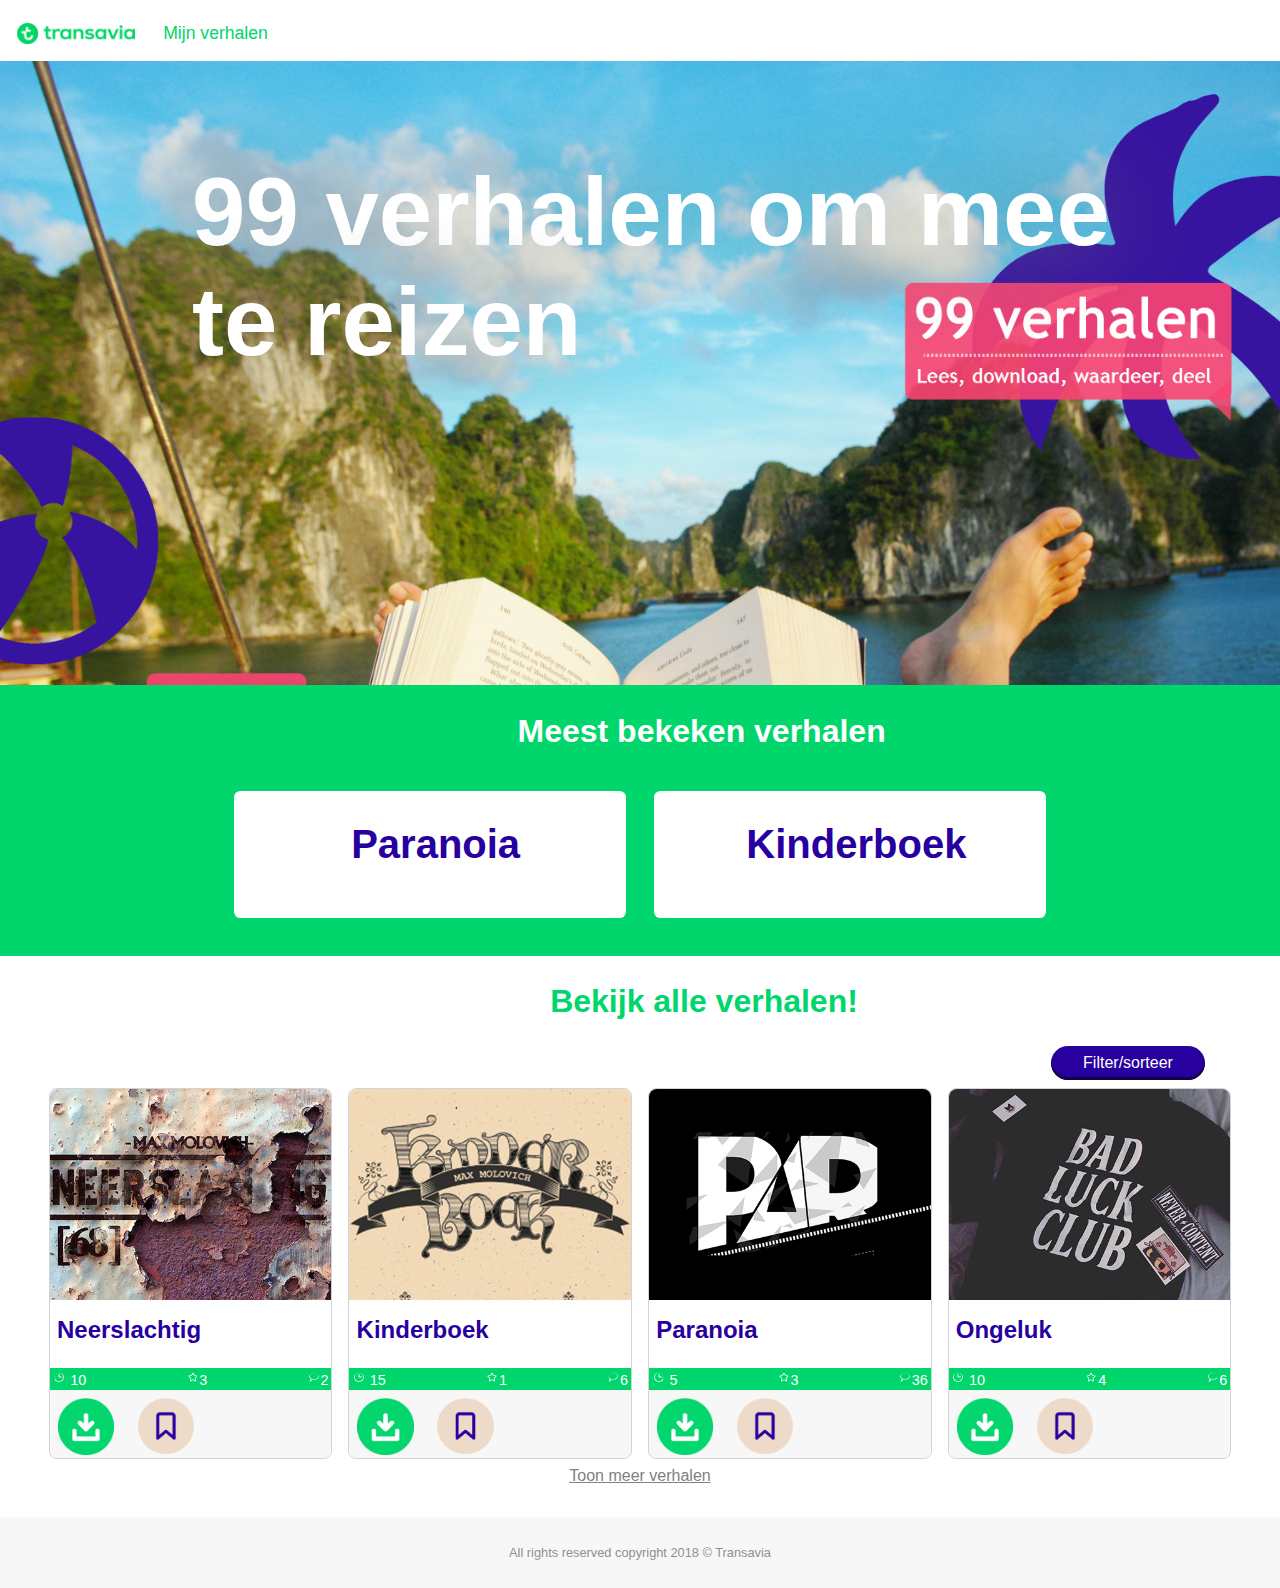
==== commit b2e68b64: "Micro interacties verder afgemaakt/ links gecheckt" ====
--- a/index.html
+++ b/index.html
@@ -4,7 +4,7 @@
 <head>
     <meta charset="UTF-8">
     <title>Home</title>
-    <meta name="viewport" content="widtd=device-width, initial-scale=1.0">
+    <meta name="viewport" content="width=device-width, initial-scale=1.0">
     <link rel="stylesheet" href="styles/CSS/style.css"> </head>
 
 <body>
@@ -24,7 +24,7 @@
                 <h3> Paranoia</h3> </a>
         </article>
         <article>
-            <a href="paranoia.html">
+            <a href="kinderboek.html">
                 <h3> Kinderboek</h3> </a>
         </article>
     </section>
@@ -69,7 +69,11 @@
                     <input type="radio" name="waardering">Comments </label>
             </fieldset>
             <div>
-                <button>Zoek</button>
+              
+             
+             <button>Zoek</button>
+            
+                 
             </div>
         </form>
         <article>
@@ -81,9 +85,8 @@
                     <li><img src="styles/CSS/Links/star.png" alt="time">3</li>
                     <li> <img src="styles/CSS/Links/comment.png" alt="time">2 </li>
                 </ul>
-                <div><img src="styles/CSS/Links/download.png" alt="download">
-                    <a href="mijnverhaleningelogd.html"></a> <img src="styles/CSS/Links/lijst.png" alt="mijnlijst">
-                    <a href="mijnverhaleningelogd.html"></a>
+                <div>
+                    <a href="mijnverhalen.html"><img src="styles/CSS/Links/download.png" alt="download"> <img src="styles/CSS/Links/lijst.png" alt="mijnlijst"> </a>
                 </div>
             </footer>
         </article>
@@ -96,9 +99,8 @@
                     <li><img src="styles/CSS/Links/star.png" alt="time">1 </li>
                     <li> <img src="styles/CSS/Links/comment.png" alt="time">6 </li>
                 </ul>
-                <div><img src="styles/CSS/Links/download.png" alt="download">
-                    <a href="mijnverhaleningelogd.html"></a> <img src="styles/CSS/Links/lijst.png" alt="mijnlijst">
-                    <a href="mijnverhaleningelogd.html"></a>
+                <div>
+                    <a href="mijnverhalen.html"><img src="styles/CSS/Links/download.png" alt="download"> <img src="styles/CSS/Links/lijst.png" alt="mijnlijst"> </a>
                 </div>
             </footer>
         </article>
@@ -111,9 +113,8 @@
                     <li><img src="styles/CSS/Links/star.png" alt="time">3 </li>
                     <li> <img src="styles/CSS/Links/comment.png" alt="time">36 </li>
                 </ul>
-                <div><img src="styles/CSS/Links/download.png" alt="download">
-                    <a href="mijnverhaleningelogd.html"></a> <img src="styles/CSS/Links/lijst.png" alt="mijnlijst">
-                    <a href="mijnverhaleningelogd.html"></a>
+                <div>
+                    <a href="mijnverhalen.html"><img src="styles/CSS/Links/download.png" alt="download"> <img src="styles/CSS/Links/lijst.png" alt="mijnlijst"> </a>
                 </div>
             </footer>
         </article>
@@ -126,9 +127,8 @@
                     <li><img src="styles/CSS/Links/star.png" alt="time">4 </li>
                     <li> <img src="styles/CSS/Links/comment.png" alt="time">6 </li>
                 </ul>
-                <div><img src="styles//CSS/Links/download.png" alt="download">
-                    <a href="mijnverhaleningelogd.html"></a> <img src="styles/CSS/Links/lijst.png" alt="mijnlijst">
-                    <a href="mijnverhaleningelogd.html"></a>
+                <div>
+                    <a href="mijnverhalen.html"><img src="styles//CSS/Links/download.png" alt="download"> <img src="styles/CSS/Links/lijst.png" alt="mijnlijst"></a>
                 </div>
             </footer>
         </article> <a href="#">Toon meer verhalen</a> </section>
--- a/styles/CSS/style.css
+++ b/styles/CSS/style.css
@@ -1,18 +1,24 @@
-/* verwijdert witruimte pagina */
-
-html {
-    overflow-x: hidden;
-}
-
-body {
-    margin: 0;
-    padding: 0;
-    font-family: "Trebuchet MS", sans-serif;
-}
-
+    /* verwijdert witruimte pagina */
+    html {
+        overflow-x: hidden;
+    }
+    
+    body {
+        margin: 0;
+        padding: 0;
+        font-family: "Trebuchet MS", sans-serif;
+    }
+
+.toonanimatie{
+    display:none;
+}
+
+#animatie{
+    display:block;
+}
+}
 
 /* Balk navigatie menu*/
-
 header > div {
     position: absolute;
     z-index: -1;
@@ -26,9 +32,7 @@
     box-shadow: 0 .3125em .625em 0 rgba(0, 0, 0, .15);
 }
 
-
 /* Header logo transavia */
-
 header img {
     position: absolute;
     top: 0;
@@ -39,9 +43,7 @@
     width: 7.5em;
 }
 
-
 /* navigatie menu */
-
 nav ul {
     margin-top: 1.3em;
     margin-left: 7em;
@@ -52,15 +54,12 @@
     color: #00d66c;
     width: 100%;
 }
-
 nav a {
     font-family: "Nexa Bold", sans-serif;
     color: #00d66c;
 }
 
-
 /* titel home pagina */
-
 h1 {
     text-shadow: grey 0.0em 0 1em;
     display: flex;
@@ -73,13 +72,11 @@
     color: white;
     background-image: url(Links/achtergrond2%20copy.jpg);
     background-repeat: no-repeat;
-    background-size: 12em;
-    height: 6em;
-}
-
+    background-size: 10.8em;
+    height: 4.5em;
+}
 
 /* H2 Meest bekeken verhalen */
-
 section:first-of-type > h2 {
     margin-top: 0.1em;
     display: flex;
@@ -87,9 +84,7 @@
     color: white;
 }
 
-
 /* Twee meest bekeken verhalen */
-
 section:first-of-type > article {
     padding: 0.7em;
     margin: 0.4em;
@@ -99,9 +94,7 @@
     width: 35%;
 }
 
-
 /* achtergrond kleur meest bekeken verhalen */
-
 section:first-of-type {
     margin-top: 0;
     background-color: #00d66c;
@@ -109,9 +102,7 @@
     padding: 1.5em;
 }
 
-
 /* formulier, filteren en sorten */
-
 section > button {
     font-family: "Trebuchet MS", sans-serif;
     font-size: 1em;
@@ -123,8 +114,7 @@
     padding: 0.5em 2em 0.5em 2em;
     margin-left: 12em;
 }
-
-button:hover {
+section > button:hover {
     border-radius: 0;
     box-shadow: none;
     background: #ff3268;
@@ -133,23 +123,18 @@
     width: 1000em;
 }
 
-
 /* filter sorteer + verbergen (aangemaakt class) */
-
 form {
     display: none;
 }
-
 .sortfilteractive {
     display: block;
 }
-
 form {
     width: 100%;
     background-color: #ff3268;
     border: 0.05em solid lightgrey;
 }
-
 form >div {
     display: flex;
     justify-content: center;
@@ -157,7 +142,6 @@
     background: beige;
     padding: 1.2em;
 }
-
 div > button {
     color: white;
     display: flex;
@@ -171,54 +155,51 @@
     margin-bottom: 0.5em;
     background-color: #ff3268;
 }
-
 fieldset {
     margin-top: 1em;
     display: flex;
     justify-content: flex-start;
     border: none;
 }
-
 legend {
     font-family: "Nexa Bold", sans-serif;
     color: white;
     font-size: 1em;
 }
-
 label {
     margin: 0.1em;
     font-size: 0.91em;
     font-family: "Trebuchet MS", sans-serif;
     color: whitesmoke;
 }
-
 input:focus {
     transform: scale(1.01, 1.01);
 }
-
 section a:nth-child(8) {
     margin-bottom: 2em;
     color: gray;
     list-style: none;
 }
 
-
 /* EERSTE BREAKPOINT */
-
 @media(min-width:20em) {
     /* tussenkoppen */
+    
     h2 {
         display: flex;
         justify-content: center;
+        margin-left: 10%;
         width: 100%;
         font-family: "Nexa Bold", sans-serif;
         font-size: 2em;
         color: #00d66c;
     }
+    
     a[href*="html"] {
         font-family: "Nexa Bold", sans-serif;
         text-decoration: none;
     }
+    
     article h3:nth-child(1) {
         display: flex;
         justify-content: center;
@@ -226,6 +207,7 @@
         font-size: 1.2em;
         margin-left: 0.3em;
     }
+    
     article h3 {
         display: flex;
         justify-content: flex-start;
@@ -236,6 +218,7 @@
         margin-top: 0.5em;
     }
     /* Afbeeldingen bij de verhalen */
+    
     article img {
         width: 100%;
         height: auto;
@@ -243,6 +226,7 @@
         border-top-left-radius: 0.5em;
     }
     /* 4 kolommen verhalen */
+    
     article:nth-child(4),
     article:nth-child(5),
     article:nth-child(6),
@@ -251,24 +235,28 @@
         border: 0.05em solid lightgrey;
         border-bottom-width: thin;
         width: 35%;
-        margin: 0.8em;
+        margin: 1em;
         width: calc(35%-2em);
         position: relative;
     }
+    
     article:nth-child(6),
     article:nth-child(7) {
         margin-bottom: 1.5em;
     }
+    
     article:nth-child(5),
     article:nth-child(4) {
         margin-top: 2em;
     }
+    
     section {
         display: flex;
         flex-wrap: wrap;
         justify-content: center;
     }
     /* Mijn lijst + download background */
+    
     footer div {
         background-color: #f7f7f7;
         width: 100%;
@@ -277,6 +265,7 @@
         border-bottom-right-radius: 0.5em;
         border-bottom-left-radius: 0.5em;
     }
+    
     article > footer > ul {
         background-color: #00d66c;
         color: white;
@@ -288,6 +277,7 @@
         font-family: "Nexa Bold", sans-serif;
         font-size: 0.9em;
     }
+    
     li img {
         position: relative;
         padding: 0.12em;
@@ -295,19 +285,23 @@
         height: auto;
     }
     /* Mijn lijst + download icoontje */
+    
     div img:first-child {
         margin: 0.5em 0 0 0.5em;
         border-radius: 0;
         width: 20%;
         position: absolute;
     }
-    div img:nth-child(3) {
+    
+    div img:nth-child(2),
+    div img:nth-child(2) {
         margin: 0.5em 0 0 5.5em;
         border-radius: 0;
         width: 20%;
         position: relative;
     }
     /* Zoekbalk */
+    
     footer > input {
         display: flex;
         margin-left: em;
@@ -318,6 +312,7 @@
         border-radius: 0.9em;
         width: 70%;
     }
+    
     footer > button {
         position: relative;
         margin-left: 80%;
@@ -330,6 +325,7 @@
         height: 4.2em;
         width: 15%;
     }
+    
     footer p {
         background-color: #f7f7f7;
         display: flex;
@@ -339,28 +335,26 @@
         font-size: 0.8em;
         color: #909090;
     }
+    
     section > footer:last-child {
         width: 100%;
         padding: 2em;
         background-color: #f7f7f7;
     }
+    
     p {
         line-height: 1.5em;
         margin-bottom: 1em;
     }
-    section > footer h2 {
-        display: flex;
-        justify-content: flex-start;
-        font-size: 1.3em;
-        color: #2800a0;
-    }
-}
-
+    
+   
+   
+}
 
 /* TWEEDE BREAKPOINT */
-
 @media(min-width:35em) {
     /* titel home pagina */
+    
     h1 {
         font-size: 3.5em;
         background-image: url(Links/achtergrond2%20copy.jpg);
@@ -368,39 +362,44 @@
         background-size: 100%;
     }
     /* Twee meest bekeken verhalen */
+    
     section:first-of-type > article {
         padding: 0.7em;
         width: 43%;
         margin: 0.4em;
     }
+    
     section > button {
         margin-left: 25em;
     }
+    
     form {
         width: 100%;
     }
+    
     article h3:nth-child(1) {
         font-size: 1.8em;
     }
 }
 
-
 /* DERDE BREAKPOINT */
-
 @media(min-width:40em) {
     h1 {
         font-size: 3.5em;
         background-size: 100%;
     }
+    
     section > button {
         margin-left: 26em;
     }
+    
     article h3:nth-child(1) {
         display: flex;
         justify-content: center;
         font-size: 1.8em;
     }
     /* 4 kolommen verhalen */
+    
     article:nth-child(4),
     article:nth-child(5),
     article:nth-child(6),
@@ -415,75 +414,54 @@
     }
 }
 
-
 /* VIERDE BREAKPOINT */
-
 @media(min-width:47em) {
     /* titel home pagina */
+    
     h1 {
         font-size: 5em;
         background-size: 100%;
     }
     /* Twee meest bekeken verhalen */
+    
     section:first-of-type > article {
         padding: 0.7em;
-        width: 43%;
+        width: 40%;
         margin: 0.9em;
     }
+    
     section > button {
-        margin-left: 45em;
-    }
+        margin-left: 41em;
+    }
+    
     article h3:nth-child(1) {
         font-size: 1.8em;
     }
-    /* Zoekbalk */
-    footer > input {
-        margin-left: 12%;
-        width: 65%;
-    }
-    footer > button {
-        margin-left: 70%;
-        height: 4.2em;
-        width: 14%;
-    }
-}
-
-
-/* VIERDE BREAKPOINT */
-
-@media(min-width:68em) {
-    /* titel home pagina */
-    h1 {
-        margin-top: 0;
-        padding-left: 2em;
-        font-size: 6em;
-        background-size: 100%;
-    }
-    /* Twee meest bekeken verhalen */
-    section:first-of-type > article {
-        padding: 0.7em;
-        width: 30%;
-        margin: 0.9em;
-    }
-    section > button {
-        margin-left: 59em;
-    }
-    article h3:nth-child(1) {
-        justify-content: center;
-        font-size: 2.5em;
-    }
-    article h3 {
-        justify-content: flex-start;
-        font-size: 1.5em;
-    }
-    /* Zoekbalk */
-    footer > input {
-        margin-left: 12%;
-        width: 65%;
-    }
-    footer > button {
-        margin-left: 70%;
-        height: 4.2em;
-        width: 14%;
-    }
-}+    /* VIERDE BREAKPOINT */
+    
+    @media(min-width:68em) {
+        /* titel home pagina */
+        h1 {
+            margin-top: 0;
+            padding-left: 2em;
+            font-size: 6em;
+            background-size: 100%;
+        }
+        /* Twee meest bekeken verhalen */
+        section:first-of-type > article {
+            padding: 0.7em;
+            width: 30%;
+            margin: 0.9em;
+        }
+        section > button {
+            margin-left: 61em;
+        }
+        article h3:nth-child(1) {
+            justify-content: center;
+            font-size: 2.5em;
+        }
+        article h3 {
+            justify-content: flex-start;
+            font-size: 1.5em;
+        }
+    }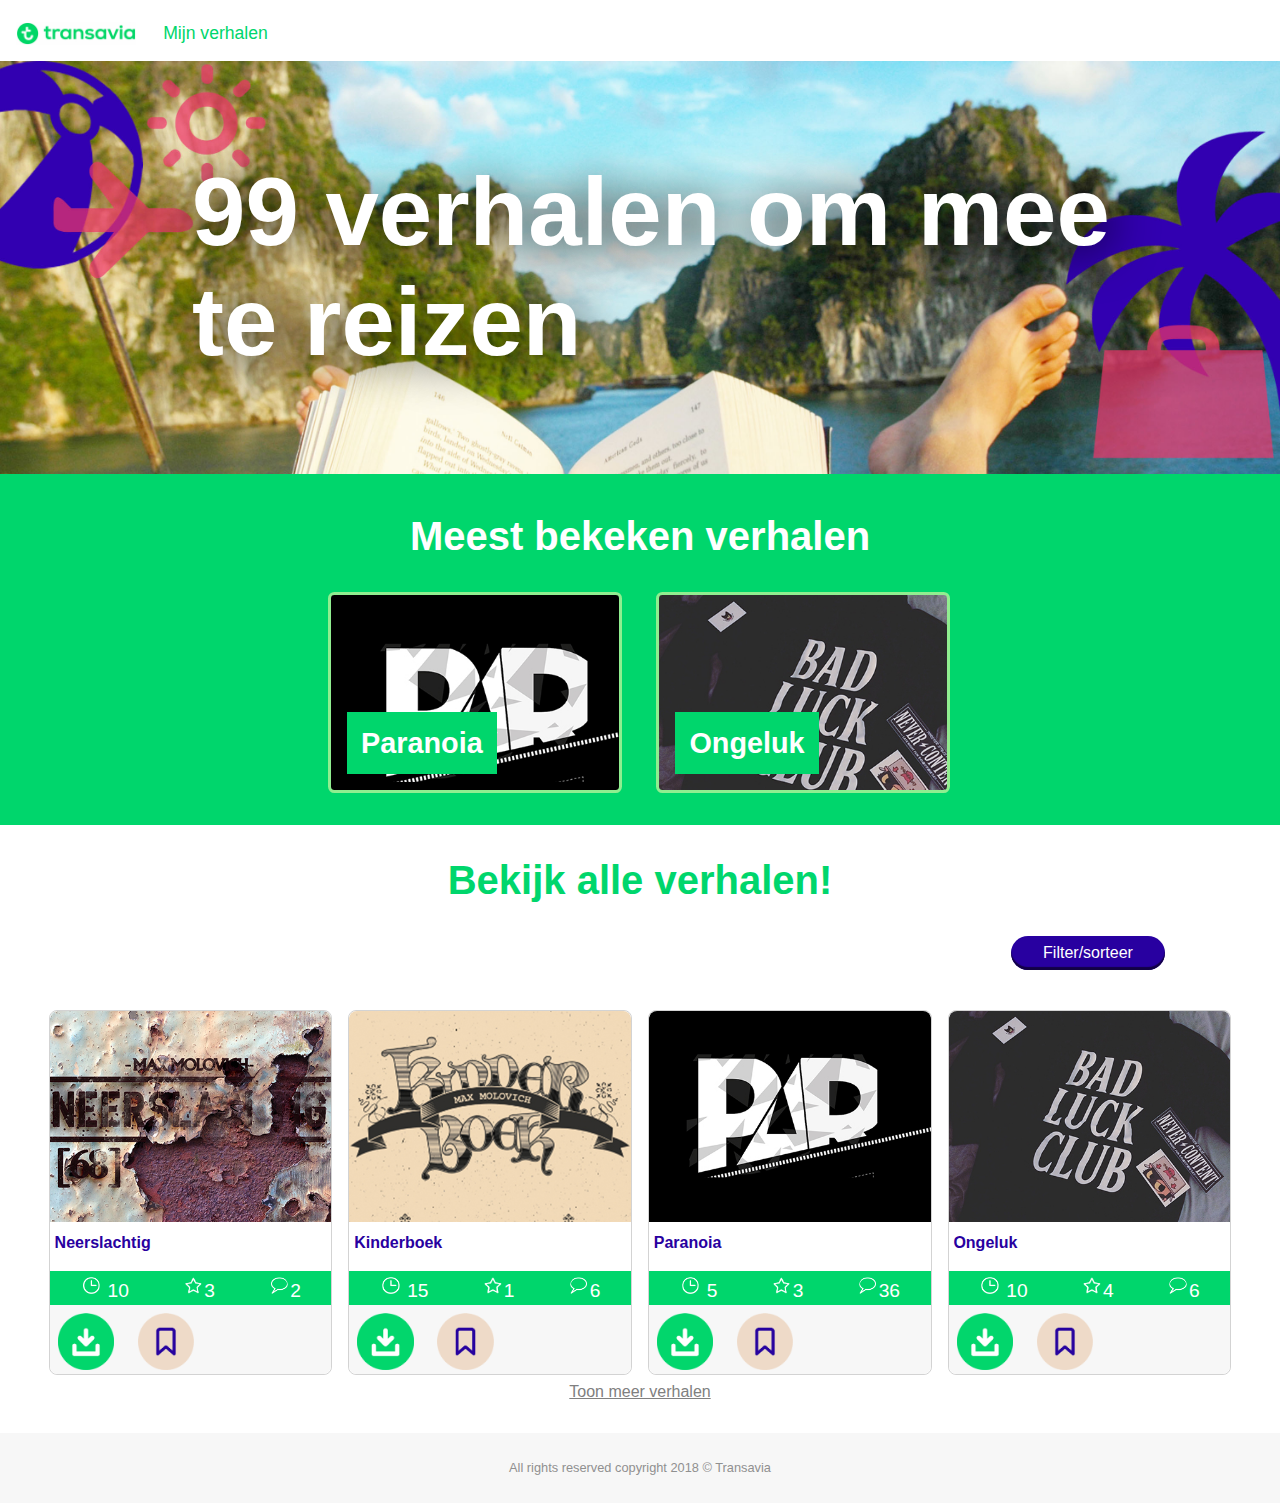
==== commit 3313660c: "interacties werkend + responsive aangepast" ====
--- a/index.html
+++ b/index.html
@@ -20,12 +20,12 @@
     <section>
         <h2> Meest bekeken verhalen</h2>
         <article>
-            <a href="paranoia.html">
-                <h3> Paranoia</h3> </a>
+            <h3> Paranoia</h3>
+            <a href="paranoia.html"></a>
         </article>
         <article>
-            <a href="kinderboek.html">
-                <h3> Kinderboek</h3> </a>
+            <a href="ongeluk.html">
+                <h3> Ongeluk</h3> </a>
         </article>
     </section>
     <section>
@@ -68,13 +68,10 @@
                 <label>
                     <input type="radio" name="waardering">Comments </label>
             </fieldset>
-            <div>
-              
-             
-             <button>Zoek</button>
-            
-                 
-            </div>
+            <script src="js/index.js?1"></script>
+            <div> <img class="done" src="styles/CSS/Links/done.gif" alt="time">
+                <input class="donebutton" type="button" value="Zoeken"> </div>
+            <script src="js/download.js"></script>
         </form>
         <article>
             <a href="neerslachtig.html"> <img src="styles/CSS/Links/neerslachtig.jpg" alt="neerslachtig">
@@ -135,7 +132,6 @@
     <footer>
         <p> All rights reserved copyright 2018 © Transavia </p>
     </footer>
-    <script src="js/index.js?1"></script>
 </body>
 
 </html>--- a/styles/CSS/style.css
+++ b/styles/CSS/style.css
@@ -1,24 +1,18 @@
-    /* verwijdert witruimte pagina */
-    html {
-        overflow-x: hidden;
-    }
-    
-    body {
-        margin: 0;
-        padding: 0;
-        font-family: "Trebuchet MS", sans-serif;
-    }
-
-.toonanimatie{
-    display:none;
-}
-
-#animatie{
-    display:block;
-}
-}
+/* verwijdert witruimte pagina */
+
+html {
+    overflow-x: hidden;
+}
+
+body {
+    margin: 0;
+    padding: 0;
+    font-family: "Trebuchet MS", sans-serif;
+}
+
 
 /* Balk navigatie menu*/
+
 header > div {
     position: absolute;
     z-index: -1;
@@ -32,7 +26,9 @@
     box-shadow: 0 .3125em .625em 0 rgba(0, 0, 0, .15);
 }
 
+
 /* Header logo transavia */
+
 header img {
     position: absolute;
     top: 0;
@@ -43,7 +39,9 @@
     width: 7.5em;
 }
 
+
 /* navigatie menu */
+
 nav ul {
     margin-top: 1.3em;
     margin-left: 7em;
@@ -54,55 +52,104 @@
     color: #00d66c;
     width: 100%;
 }
+
 nav a {
     font-family: "Nexa Bold", sans-serif;
     color: #00d66c;
 }
 
+a:hover {
+    opacity: 0.70;
+}
+
+
 /* titel home pagina */
+
 h1 {
-    text-shadow: grey 0.0em 0 1em;
+    text-shadow: 0.03em 0.05em 0.5em black;
     display: flex;
     justify-content: center;
-    margin-top: 0em;
-    margin-bottom: 0em;
+    margin-top: 0;
+    margin-bottom: 0;
     padding: 1em;
     font-family: "Nexa Bold", sans-serif;
-    font-size: 3.4em;
-    color: white;
-    background-image: url(Links/achtergrond2%20copy.jpg);
+    font-size: 2.5em;
+    color: white;
+    background-image: url(Links/achtergrond_def.jpg);
     background-repeat: no-repeat;
-    background-size: 10.8em;
-    height: 4.5em;
-}
+    background-size: 100%;
+}
+
 
 /* H2 Meest bekeken verhalen */
+
 section:first-of-type > h2 {
-    margin-top: 0.1em;
+    margin-top: 1em;
     display: flex;
     justify-content: center;
     color: white;
 }
 
+
 /* Twee meest bekeken verhalen */
+
 section:first-of-type > article {
-    padding: 0.7em;
-    margin: 0.4em;
-    position: relative;
+    display: flex;
+    height: auto;
+    padding: 1em;
+
+    margin-bottom: 2em;
+    margin-left: 1em;
+    margin-right: 1.15em;
+    border: solid lightgreen 0.2em;
+
+    width: 20%;
     border-radius: 0.4em;
-    background: white;
-    width: 35%;
-}
+    background-image: url(Links/paranoia.jpg);
+    background-repeat: no-repeat;
+    background-size: 110%;
+}
+
+section:first-of-type > article h3 {
+    margin-top: 3.5em;
+    margin-bottom: 0;
+    margin-left: 0;
+    padding: 0.5em;
+    background-color: #00d66c;
+    color: white;
+}
+
+article > h3:nth-child(1) {}
+
+article h3:nth-child(1) {
+    margin-top: 3.5em;
+    margin-bottom: 0;
+    margin-left: 2em;
+    padding: 0.5em;
+    background-color: #00d66c;
+    color: white;
+}
+
+section:first-of-type > article:hover {
+    opacity: 0.70;
+    cursor: pointer;
+     transform: scale(1.015);
+}
+
+section:first-of-type > article:last-child {
+    background-image: url(Links/ongeluk.jpg);
+}
+
 
 /* achtergrond kleur meest bekeken verhalen */
+
 section:first-of-type {
-    margin-top: 0;
     background-color: #00d66c;
-    ;
-    padding: 1.5em;
-}
+}
+
 
 /* formulier, filteren en sorten */
+
 section > button {
     font-family: "Trebuchet MS", sans-serif;
     font-size: 1em;
@@ -112,40 +159,83 @@
     box-shadow: inset 0 -0.1875em 0.0625em #120145;
     border-radius: 3em;
     padding: 0.5em 2em 0.5em 2em;
-    margin-left: 12em;
-}
+    margin-left: 70%;
+    margin: calc(70%-1em);
+}
+
 section > button:hover {
     border-radius: 0;
     box-shadow: none;
     background: #ff3268;
-    margin-left: 0;
     transition: width 3s;
-    width: 1000em;
-}
+}
+
 
 /* filter sorteer + verbergen (aangemaakt class) */
+
 form {
     display: none;
 }
+
 .sortfilteractive {
     display: block;
 }
+
 form {
+    position: relative;
     width: 100%;
     background-color: #ff3268;
     border: 0.05em solid lightgrey;
-}
+    margin-bottom: 5%;
+}
+
+.done {
+    display: flex;
+    position: absolute;
+    display: none;
+    width: 70%;
+    padding: 1em;
+    animation: blink 0.9s;
+    animation-iteration-count: infinite;
+}
+
+@keyframes blink {
+    100% {
+        opacity: 0.6;
+    }
+    300% {
+        opacity: 1;
+    }
+    30% {
+        opacity: 1;
+    }
+    950% {
+        opacity: 1;
+    }
+}
+
+.done {
+    display: none;
+}
+
+.show {
+    display: block;
+}
+
 form >div {
-    display: flex;
-    justify-content: center;
     border-radius: 0 0 0 0;
     background: beige;
     padding: 1.2em;
-}
-div > button {
-    color: white;
-    display: flex;
-    justify-content: center;
+    height: 20%;
+    margin-bottom: 5%;
+}
+
+.donebutton {
+    color: white;
+    display: flex;
+    position: relative;
+    margin-top: 1.5em;
+    margin-left: 32%;
     font-family: "Trebuchet MS", sans-serif;
     font-size: 1.3em;
     padding: 0.5em 2em 0.5em 2em;
@@ -155,59 +245,57 @@
     margin-bottom: 0.5em;
     background-color: #ff3268;
 }
+
 fieldset {
     margin-top: 1em;
     display: flex;
     justify-content: flex-start;
     border: none;
 }
+
 legend {
     font-family: "Nexa Bold", sans-serif;
     color: white;
     font-size: 1em;
 }
+
 label {
     margin: 0.1em;
     font-size: 0.91em;
     font-family: "Trebuchet MS", sans-serif;
     color: whitesmoke;
 }
+
 input:focus {
     transform: scale(1.01, 1.01);
 }
+
 section a:nth-child(8) {
     margin-bottom: 2em;
     color: gray;
     list-style: none;
 }
 
+
 /* EERSTE BREAKPOINT */
+
 @media(min-width:20em) {
+    h1 {
+        height: 2.3em;
+    }
     /* tussenkoppen */
-    
     h2 {
         display: flex;
         justify-content: center;
-        margin-left: 10%;
         width: 100%;
         font-family: "Nexa Bold", sans-serif;
-        font-size: 2em;
+        font-size: 1.5em;
         color: #00d66c;
     }
-    
     a[href*="html"] {
         font-family: "Nexa Bold", sans-serif;
         text-decoration: none;
     }
-    
-    article h3:nth-child(1) {
-        display: flex;
-        justify-content: center;
-        color: #2800a0;
-        font-size: 1.2em;
-        margin-left: 0.3em;
-    }
-    
     article h3 {
         display: flex;
         justify-content: flex-start;
@@ -218,15 +306,25 @@
         margin-top: 0.5em;
     }
     /* Afbeeldingen bij de verhalen */
-    
     article img {
         width: 100%;
         height: auto;
         border-top-right-radius: 0.5em;
         border-top-left-radius: 0.5em;
     }
+    article img:focus {
+        box-shadow: inset 2.5em 0 rgba(0, 0, 0, .04), 0 0 0.1em rgba(0, 0, 0, .5);
+    }
+    article img:hover {
+        opacity: 0.70;
+        transform: scale(1.015);
+    }
+    article img:active {
+        border-radius: 0;
+        transform: scale(.9, .9);
+        box-shadow: inset -2.5em 0 rgba(0, 0, 0, .04);
+    }
     /* 4 kolommen verhalen */
-    
     article:nth-child(4),
     article:nth-child(5),
     article:nth-child(6),
@@ -237,26 +335,21 @@
         width: 35%;
         margin: 1em;
         width: calc(35%-2em);
-        position: relative;
-    }
-    
+    }
     article:nth-child(6),
     article:nth-child(7) {
         margin-bottom: 1.5em;
     }
-    
     article:nth-child(5),
     article:nth-child(4) {
         margin-top: 2em;
     }
-    
     section {
         display: flex;
         flex-wrap: wrap;
         justify-content: center;
     }
     /* Mijn lijst + download background */
-    
     footer div {
         background-color: #f7f7f7;
         width: 100%;
@@ -265,7 +358,6 @@
         border-bottom-right-radius: 0.5em;
         border-bottom-left-radius: 0.5em;
     }
-    
     article > footer > ul {
         background-color: #00d66c;
         color: white;
@@ -277,7 +369,6 @@
         font-family: "Nexa Bold", sans-serif;
         font-size: 0.9em;
     }
-    
     li img {
         position: relative;
         padding: 0.12em;
@@ -285,14 +376,12 @@
         height: auto;
     }
     /* Mijn lijst + download icoontje */
-    
     div img:first-child {
         margin: 0.5em 0 0 0.5em;
         border-radius: 0;
         width: 20%;
         position: absolute;
     }
-    
     div img:nth-child(2),
     div img:nth-child(2) {
         margin: 0.5em 0 0 5.5em;
@@ -300,8 +389,25 @@
         width: 20%;
         position: relative;
     }
+    div img:first-child:hover {
+        opacity: 0.85;
+        transform: scale(1.2);
+    }
+    div img:nth-child(2):hover {
+        opacity: 0.85;
+        transform: scale(1.2);
+    }
+    div img:nth-child(2):active {
+        border-radius: 0;
+        transform: scale(.9, .9);
+        box-shadow: inset -2.5em 0 rgba(0, 0, 0, .04);
+    }
+    div img:first-child:active {
+        border-radius: 0;
+        transform: scale(.9, .9);
+        box-shadow: inset -2.5em 0 rgba(0, 0, 0, .04);
+    }
     /* Zoekbalk */
-    
     footer > input {
         display: flex;
         margin-left: em;
@@ -312,7 +418,6 @@
         border-radius: 0.9em;
         width: 70%;
     }
-    
     footer > button {
         position: relative;
         margin-left: 80%;
@@ -325,7 +430,6 @@
         height: 4.2em;
         width: 15%;
     }
-    
     footer p {
         background-color: #f7f7f7;
         display: flex;
@@ -335,133 +439,111 @@
         font-size: 0.8em;
         color: #909090;
     }
-    
     section > footer:last-child {
         width: 100%;
         padding: 2em;
         background-color: #f7f7f7;
     }
-    
     p {
         line-height: 1.5em;
         margin-bottom: 1em;
     }
-    
-   
-   
-}
+}
+
 
 /* TWEEDE BREAKPOINT */
+
 @media(min-width:35em) {
     /* titel home pagina */
-    
     h1 {
-        font-size: 3.5em;
-        background-image: url(Links/achtergrond2%20copy.jpg);
-        background-repeat: no-repeat;
-        background-size: 100%;
-    }
-    /* Twee meest bekeken verhalen */
-    
-    section:first-of-type > article {
-        padding: 0.7em;
-        width: 43%;
-        margin: 0.4em;
-    }
-    
-    section > button {
-        margin-left: 25em;
-    }
-    
+        font-size: 3em;
+    }
+    h2 {
+        font-size: 2.5em;
+    }
     form {
         width: 100%;
     }
-    
     article h3:nth-child(1) {
-        font-size: 1.8em;
-    }
-}
+        font-size: 1.5em;
+        margin-top: 5%;
+    }
+    article > footer > ul {
+        font-size: 1.2em;
+        justify-content: space-around;
+    }
+    li img {
+        width: 0.75em;
+    }
+}
+
 
 /* DERDE BREAKPOINT */
+
 @media(min-width:40em) {
+    .done {
+        height: 5em;
+    }
     h1 {
         font-size: 3.5em;
         background-size: 100%;
     }
-    
-    section > button {
-        margin-left: 26em;
-    }
-    
     article h3:nth-child(1) {
-        display: flex;
-        justify-content: center;
         font-size: 1.8em;
     }
     /* 4 kolommen verhalen */
-    
     article:nth-child(4),
     article:nth-child(5),
     article:nth-child(6),
     article:nth-child(7) {
-        border-radius: 0.5em;
-        border: 0.05em solid lightgrey;
-        border-bottom-width: thin;
         width: 22%;
         margin: 0.5em;
         width: calc(35%-2em);
-        position: relative;
-    }
-}
+    }
+    section > button {
+        margin-bottom: 2em;
+    }
+    form > div {
+        margin-top: 1em;
+    }
+}
+
 
 /* VIERDE BREAKPOINT */
+
 @media(min-width:47em) {
+    .done {
+        height: 5em;
+    }
     /* titel home pagina */
-    
     h1 {
-        font-size: 5em;
-        background-size: 100%;
-    }
-    /* Twee meest bekeken verhalen */
-    
-    section:first-of-type > article {
-        padding: 0.7em;
-        width: 40%;
-        margin: 0.9em;
-    }
-    
-    section > button {
-        margin-left: 41em;
-    }
-    
-    article h3:nth-child(1) {
-        font-size: 1.8em;
-    }
-    /* VIERDE BREAKPOINT */
-    
-    @media(min-width:68em) {
-        /* titel home pagina */
-        h1 {
-            margin-top: 0;
-            padding-left: 2em;
-            font-size: 6em;
-            background-size: 100%;
-        }
-        /* Twee meest bekeken verhalen */
-        section:first-of-type > article {
-            padding: 0.7em;
-            width: 30%;
-            margin: 0.9em;
-        }
-        section > button {
-            margin-left: 61em;
-        }
-        article h3:nth-child(1) {
-            justify-content: center;
-            font-size: 2.5em;
-        }
-        article h3 {
-            justify-content: flex-start;
-            font-size: 1.5em;
-        }
-    }+        font-size: 4em;
+    }
+    form > div {
+        margin-top: 3em;
+    }
+}
+
+
+/* VIJFDE BREAKPOINT */
+
+@media(min-width:65em) {
+    .done {
+        height: 5em;
+    }
+    /* titel home pagina */
+    form > div {
+        margin-top: 4em;
+    }
+    h1 {
+        margin-top: 0;
+        padding-left: 2em;
+        font-size: 6em;
+    }
+    li img {
+        width: 0.9em;
+    }
+    form > div {
+        margin-top: 8em;
+    }
+}